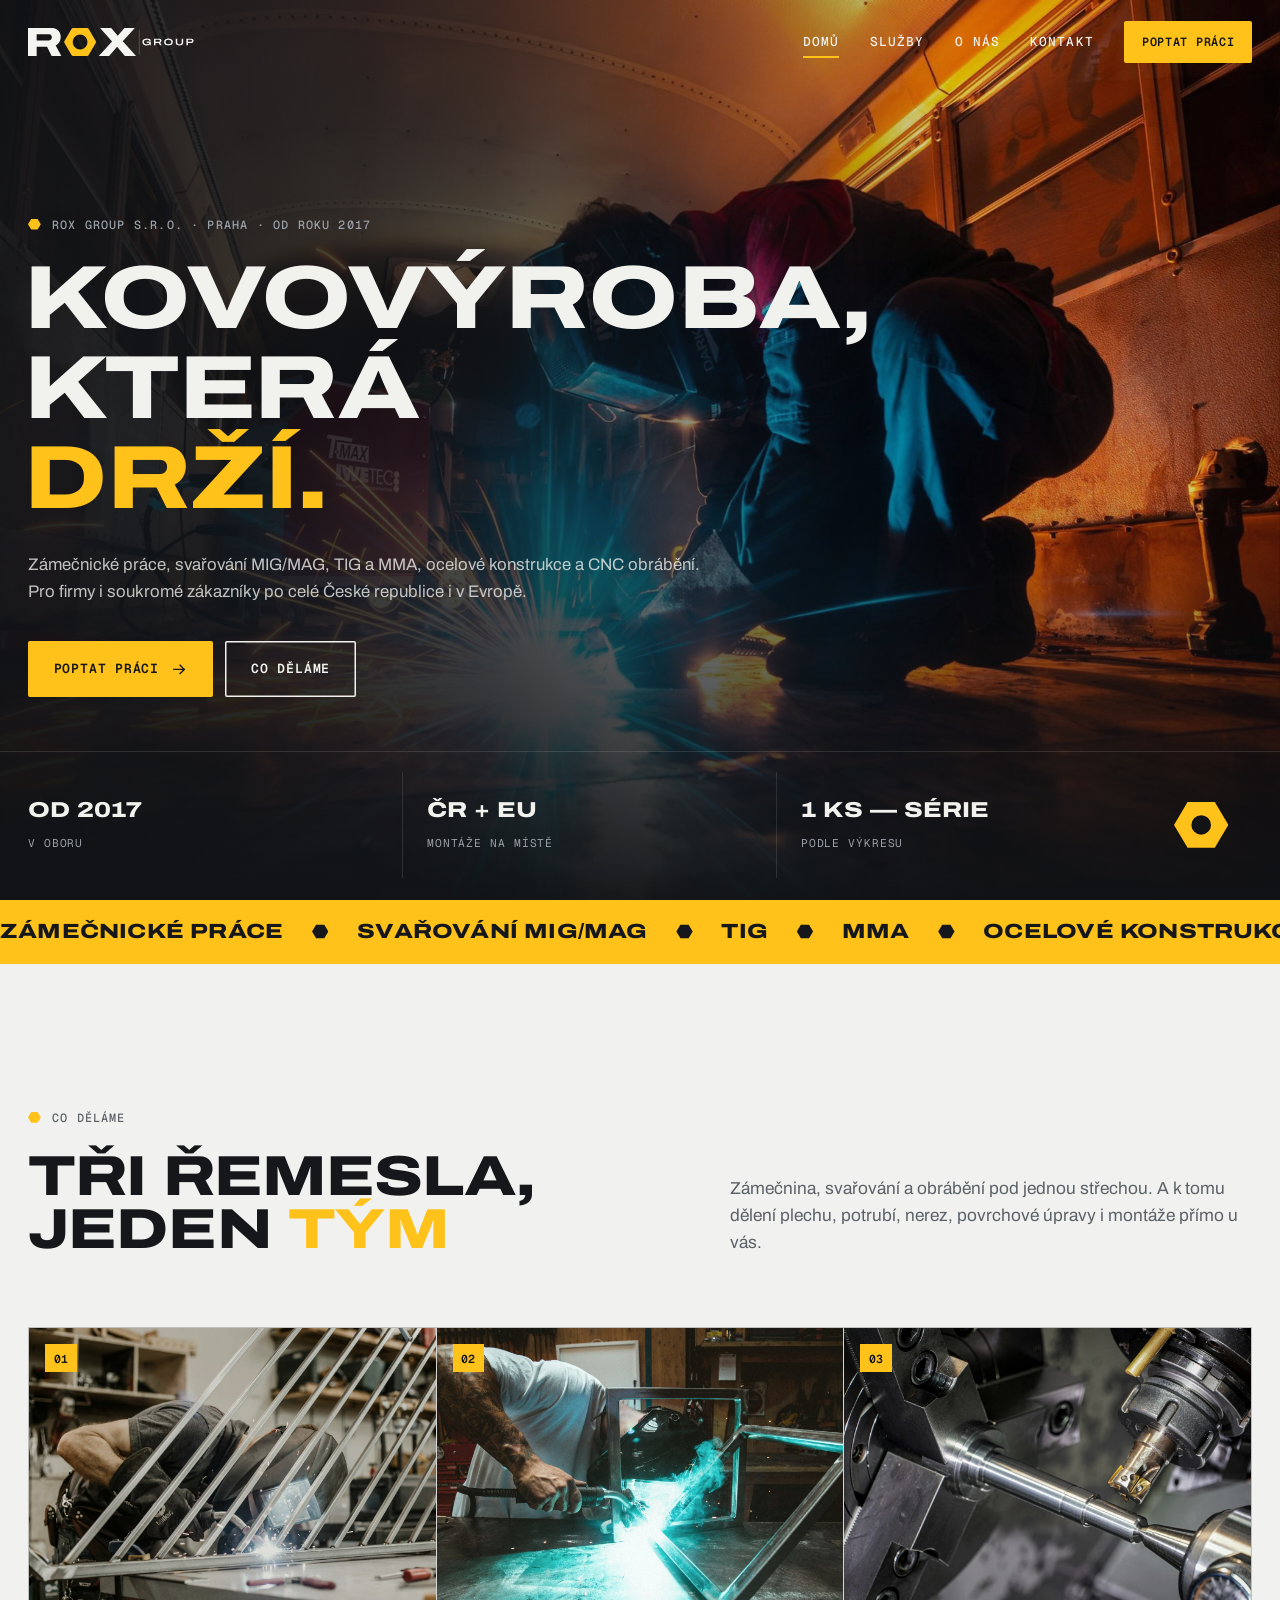
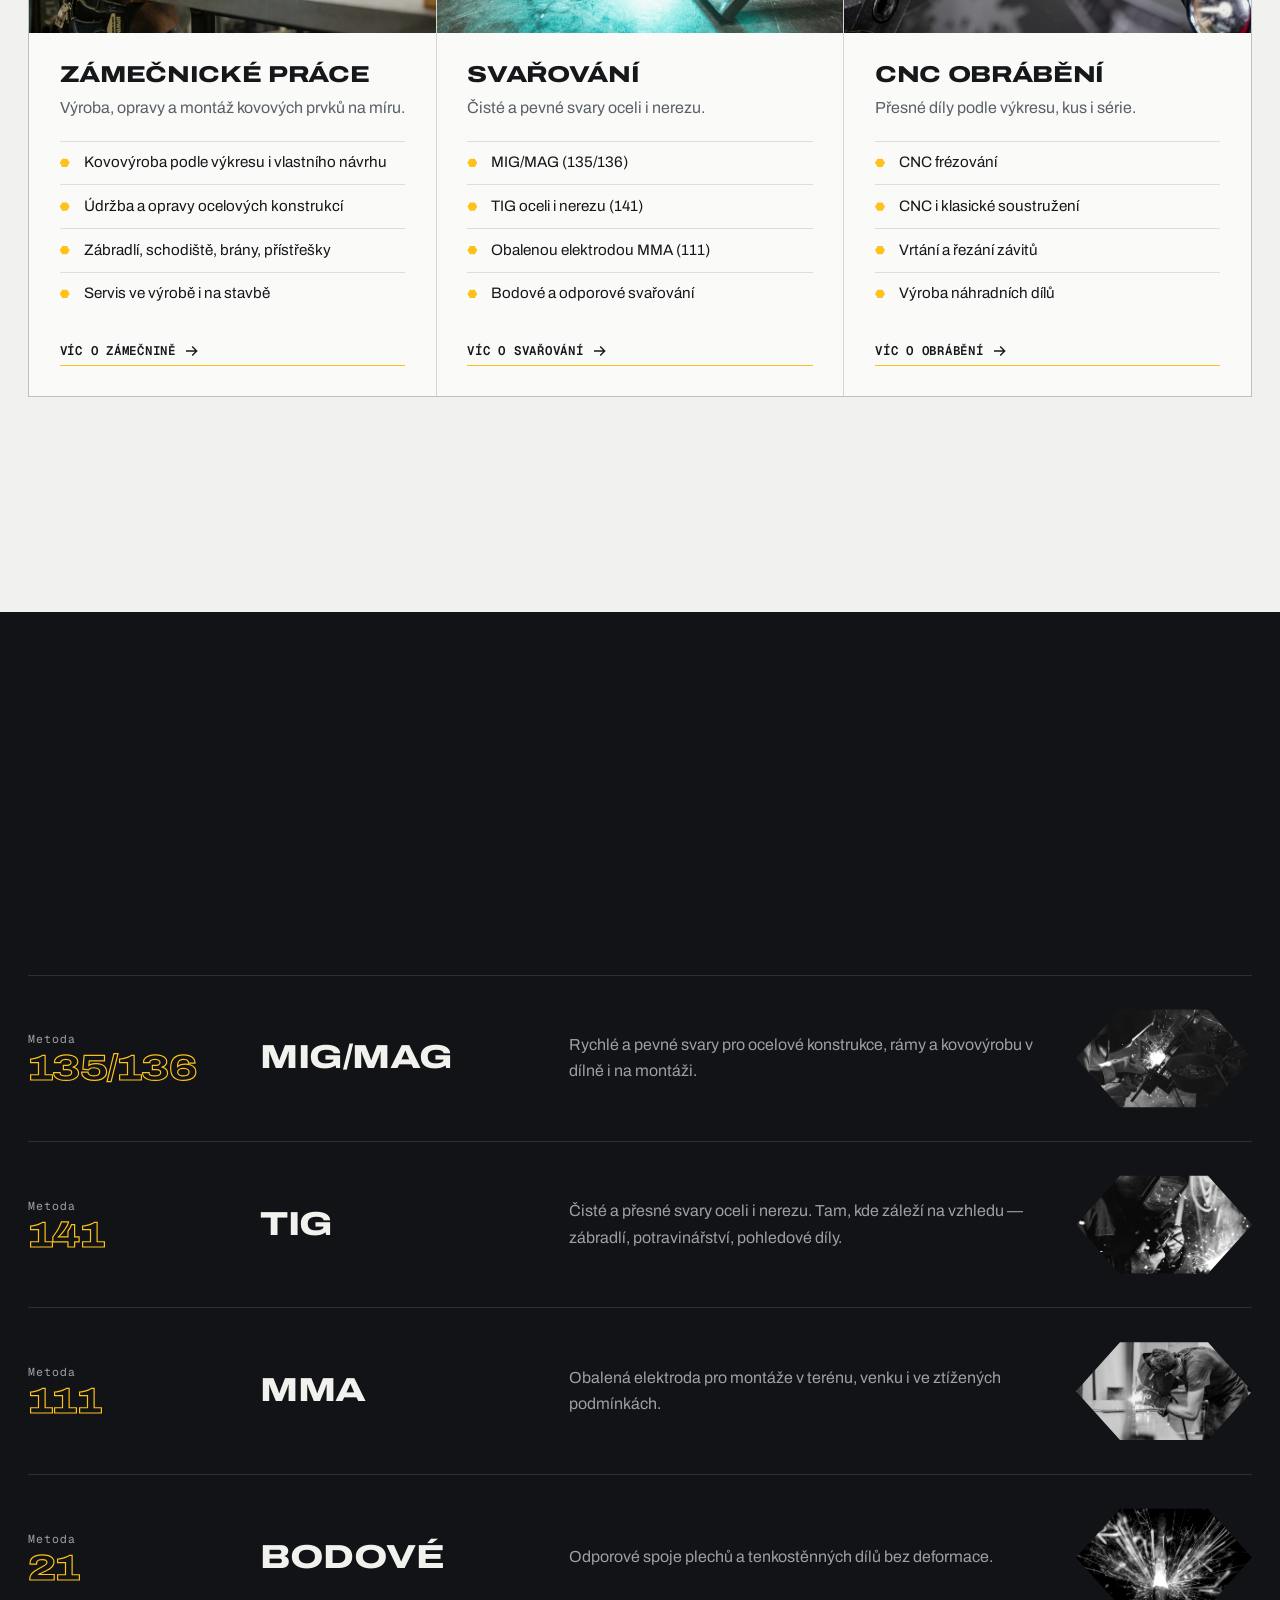
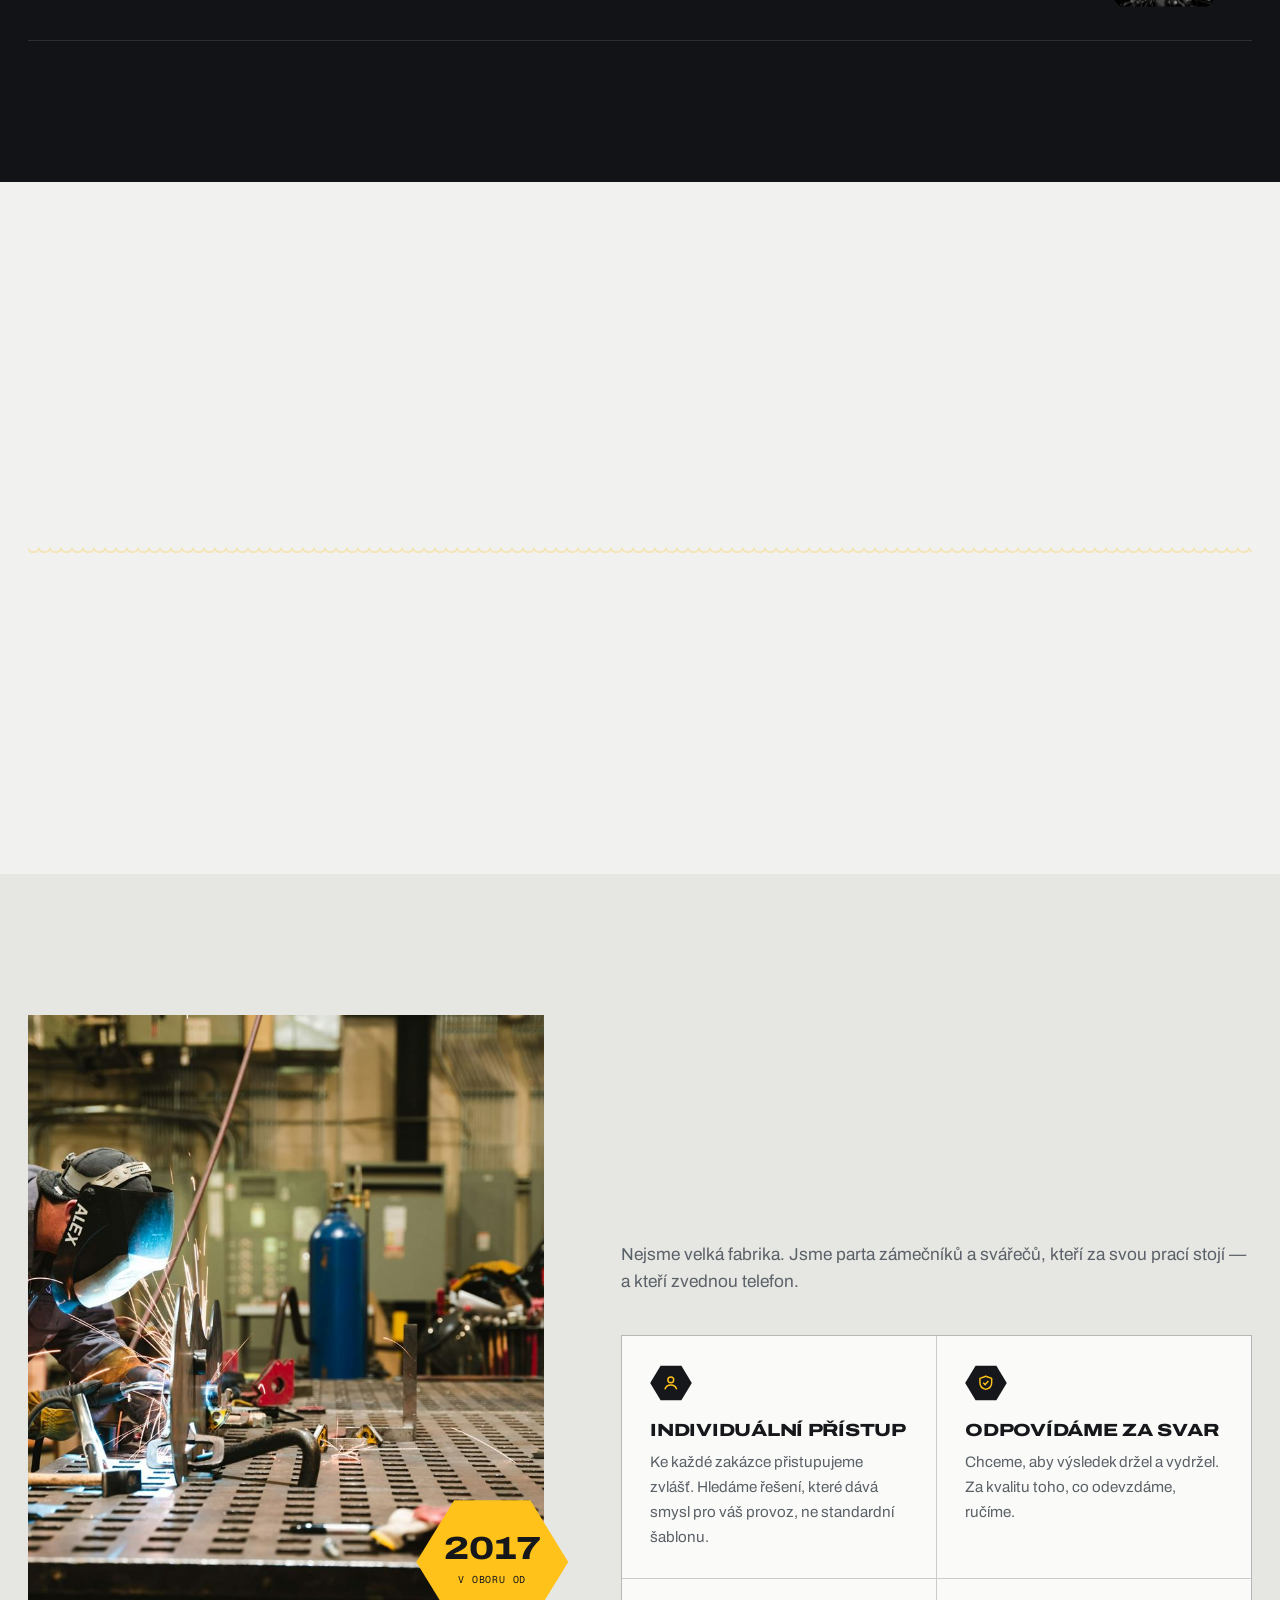
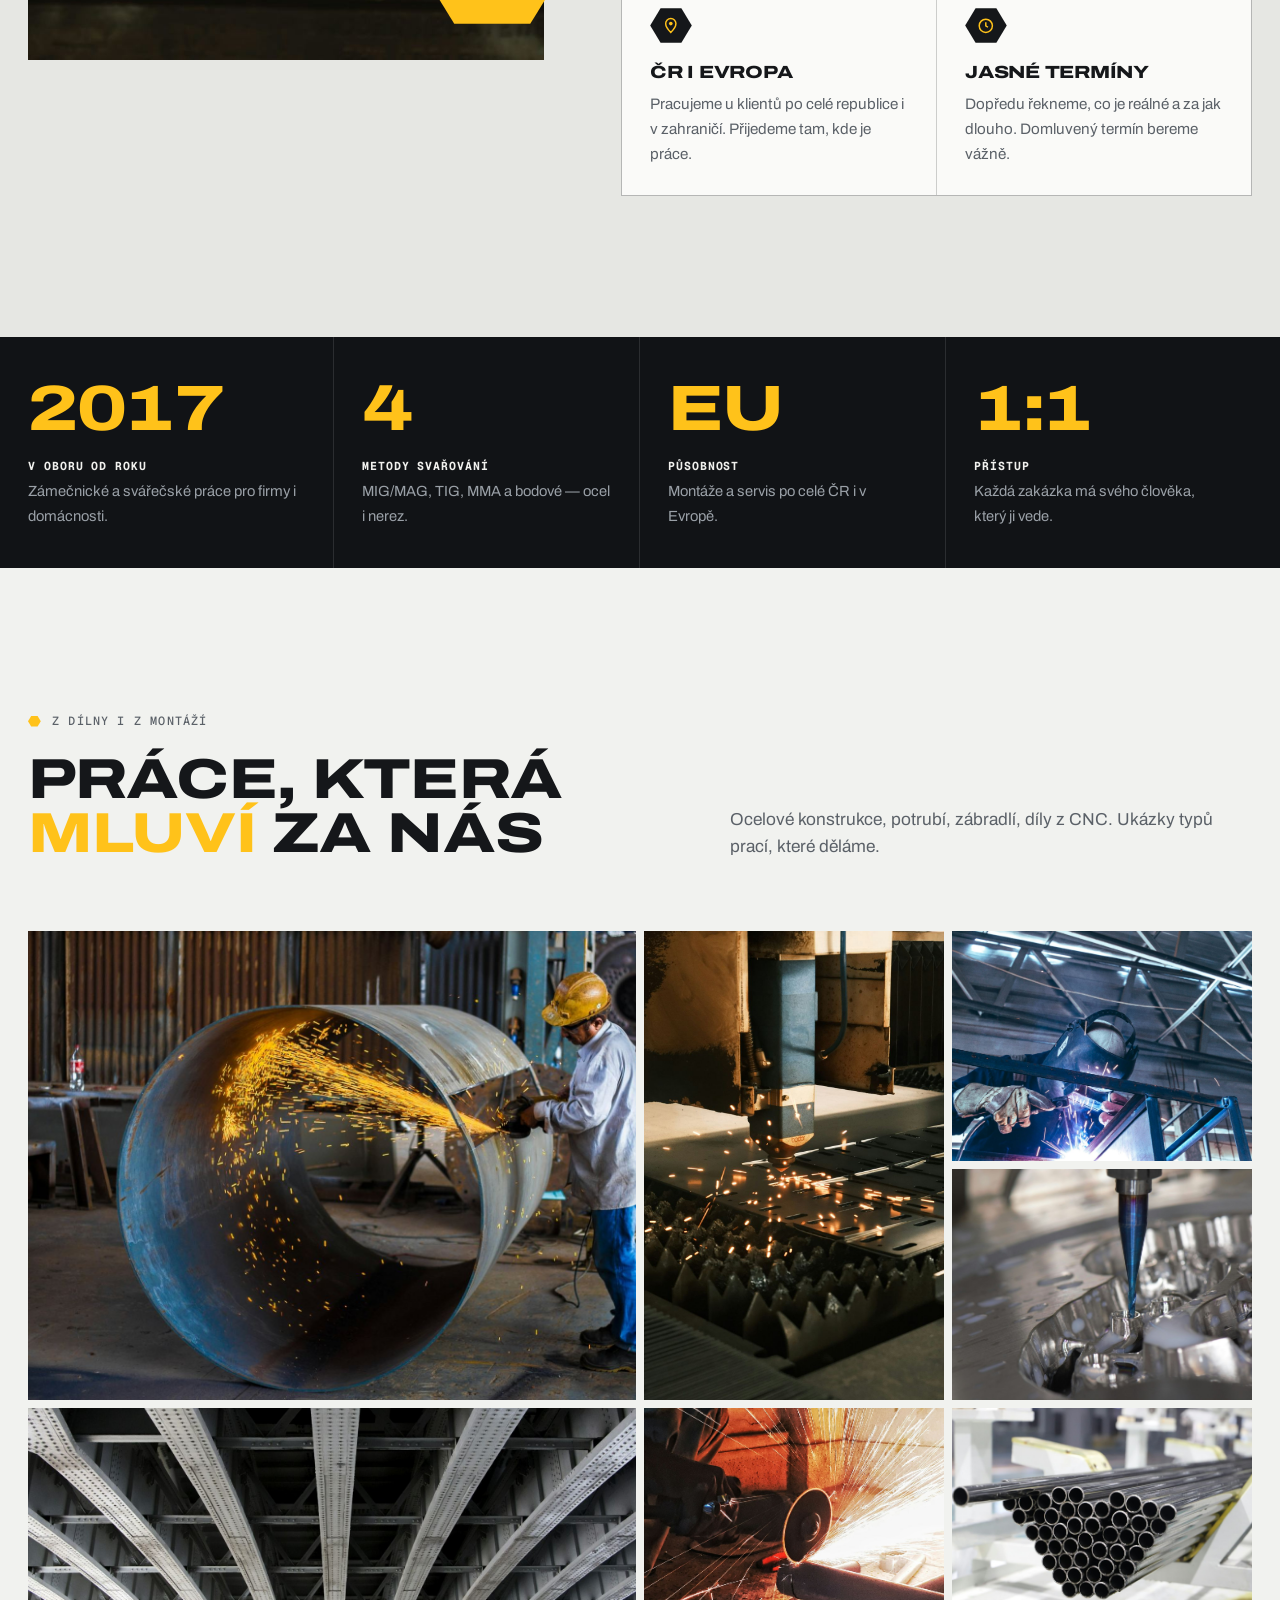
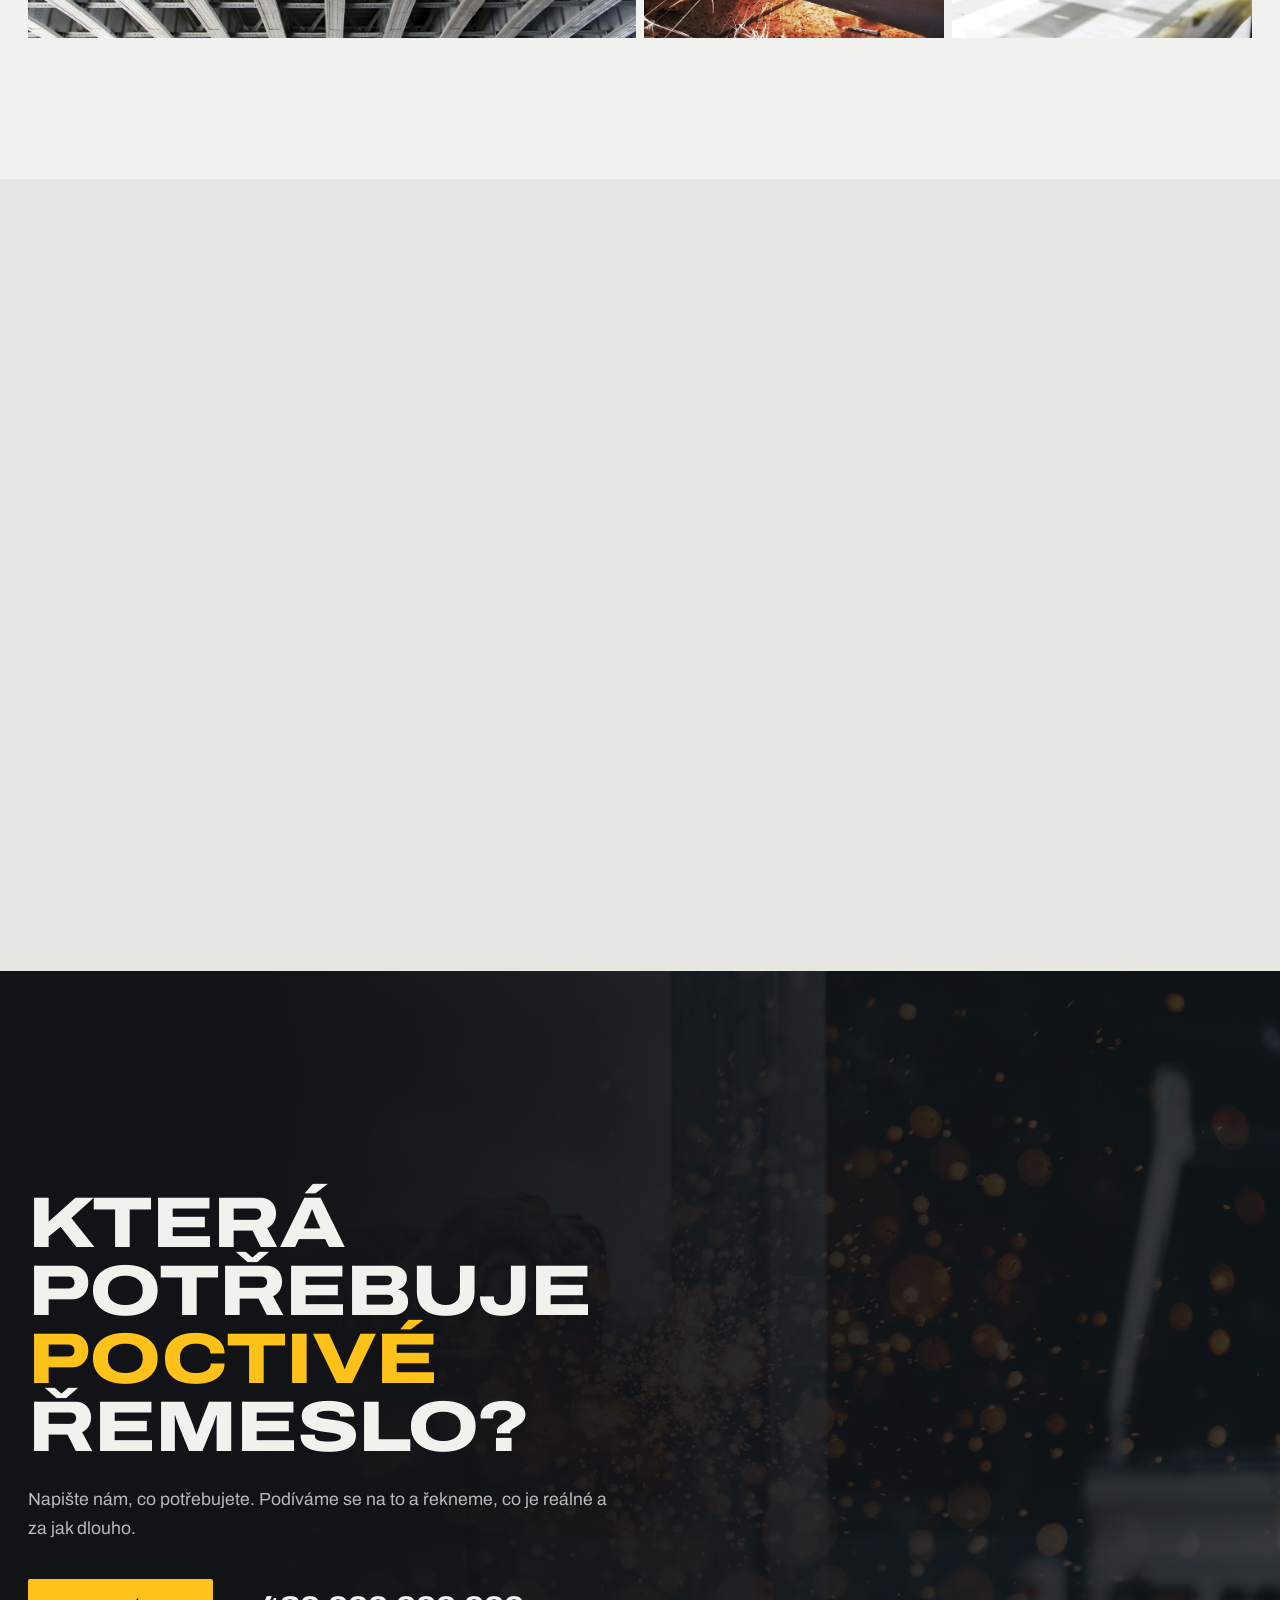
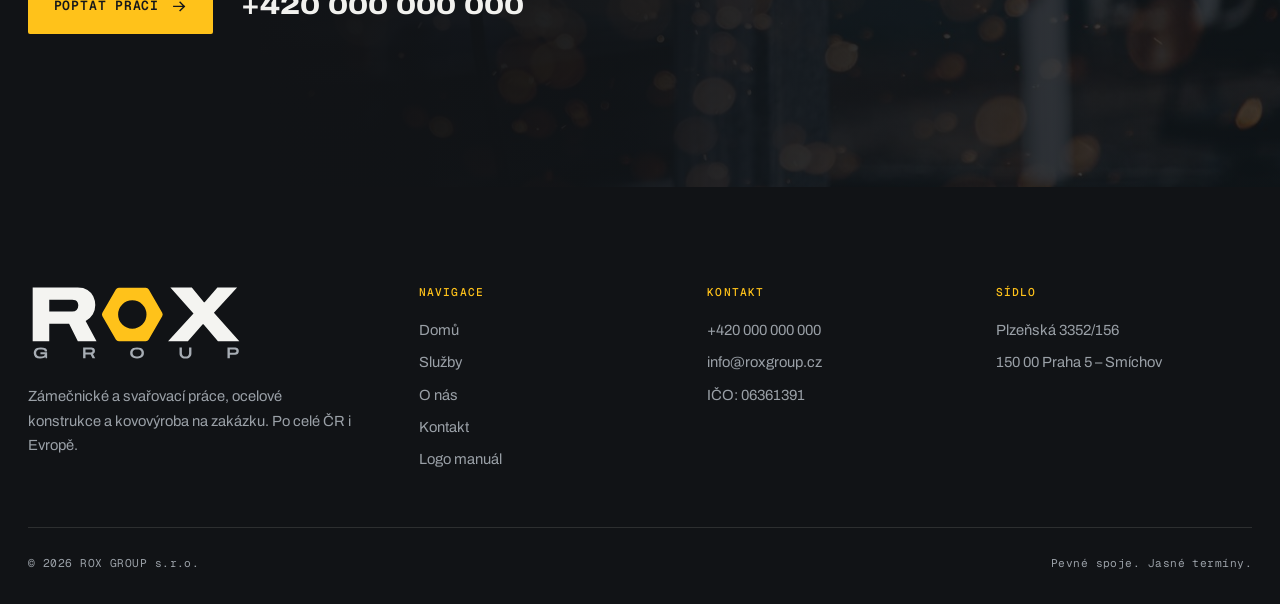
==== index.html @ 38c5ff7e "Návrh webu a loga ROX GROUP s.r.o. Co-Authored-By: Claude Opus 5.5 (1M context) <noreply@anthropic.c" ====
<!DOCTYPE html>
<html lang="cs">
<head>
<meta charset="UTF-8">
<meta name="viewport" content="width=device-width, initial-scale=1, viewport-fit=cover">
<title>ROX GROUP s.r.o. — zámečnické a svařovací práce po celé ČR</title>
<meta name="description" content="Zámečnické práce, svařování MIG/MAG, TIG a MMA, ocelové konstrukce a CNC obrábění. Pro firmy i soukromé zákazníky po celé ČR a Evropě. V oboru od roku 2017.">
<meta name="theme-color" content="#111316">
<meta property="og:title" content="ROX GROUP s.r.o. — zámečnické a svařovací práce po celé ČR">
<meta property="og:description" content="Zámečnické práce, svařování MIG/MAG, TIG a MMA, ocelové konstrukce a CNC obrábění. Pro firmy i soukromé zákazníky po celé ČR a Evropě. V oboru od roku 2017.">
<meta property="og:image" content="assets/img/og.jpg">
<meta property="og:type" content="website">
<link rel="icon" href="assets/favicon.svg?v=dab5a971" type="image/svg+xml">
<link rel="preconnect" href="https://fonts.googleapis.com">
<link rel="preconnect" href="https://fonts.gstatic.com" crossorigin>
<link href="https://fonts.googleapis.com/css2?family=Archivo:wdth,wght@62..125,300..900&family=Geist+Mono:wght@400;500;600&display=swap" rel="stylesheet">
<link rel="stylesheet" href="assets/style.css?v=400bf668">
<script type="application/ld+json">
{"@context":"https://schema.org","@type":"LocalBusiness","name":"ROX GROUP s.r.o.","description":"Zámečnické a svařovací práce, ocelové konstrukce a CNC obrábění po celé ČR a Evropě.","telephone":"+420000000000","email":"info@roxgroup.cz","taxID":"06361391","address":{"@type":"PostalAddress","streetAddress":"Plzeňská 3352/156","addressLocality":"Praha 5 – Smíchov","postalCode":"150 00","addressCountry":"CZ"},"foundingDate":"2017-09-01","areaServed":["CZ","EU"]}
</script>
<script>document.documentElement.classList.add('js')</script>
</head>
<body>

<svg width="0" height="0" style="position:absolute" aria-hidden="true">
  <symbol id="i-arr" viewBox="0 0 24 24"><path d="M4 12h15m-6-6 6 6-6 6" fill="none" stroke="currentColor" stroke-width="2" stroke-linecap="square"/></symbol>
  <symbol id="i-tel" viewBox="0 0 24 24"><path d="M5 4h4l2 5-2.5 1.5a11 11 0 0 0 5 5L15 13l5 2v4a2 2 0 0 1-2 2A16 16 0 0 1 3 6a2 2 0 0 1 2-2" fill="none" stroke="currentColor" stroke-width="1.8" stroke-linejoin="round"/></symbol>
  <symbol id="i-user" viewBox="0 0 24 24"><circle cx="12" cy="8" r="4" fill="none" stroke="currentColor" stroke-width="2"/><path d="M4 21c1-4 4-6 8-6s7 2 8 6" fill="none" stroke="currentColor" stroke-width="2"/></symbol>
  <symbol id="i-shield" viewBox="0 0 24 24"><path d="M12 3 4 6v6c0 5 3.5 8 8 9 4.5-1 8-4 8-9V6z" fill="none" stroke="currentColor" stroke-width="2" stroke-linejoin="round"/><path d="m8.5 12 2.5 2.5 4.5-5" fill="none" stroke="currentColor" stroke-width="2"/></symbol>
  <symbol id="i-pin" viewBox="0 0 24 24"><path d="M12 21s7-6.5 7-12a7 7 0 0 0-14 0c0 5.5 7 12 7 12z" fill="none" stroke="currentColor" stroke-width="2"/><circle cx="12" cy="9" r="2.5" fill="currentColor"/></symbol>
  <symbol id="i-clock" viewBox="0 0 24 24"><circle cx="12" cy="12" r="9" fill="none" stroke="currentColor" stroke-width="2"/><path d="M12 7v5l3 2" fill="none" stroke="currentColor" stroke-width="2"/></symbol>
  <symbol id="i-nut" viewBox="0 0 100 88"><path d="M25 2h50l25 42-25 42H25L0 44z" fill="currentColor"/><circle cx="50" cy="44" r="18" fill="var(--dark)"/></symbol>
</svg>

<header class="nav" id="nav">
  <div class="nav-inner">
    <a href="" class="logo" aria-label="ROX GROUP — úvod">
      <img class="logo-on-dark" src="assets/logo-horizontal-dark.svg?v=046a8493" alt="ROX GROUP" width="232" height="28">
      <img class="logo-on-light" src="assets/logo-horizontal-light.svg?v=046a8493" alt="" width="232" height="28">
    </a>
    <nav class="nav-menu" id="menu" aria-label="Hlavní navigace">
      <a href="" aria-current="page">Domů</a>
      <a href="sluzby/" >Služby</a>
      <a href="o-nas/" >O nás</a>
      <a href="kontakt/" >Kontakt</a>
      <a href="kontakt/#poptavka" class="btn btn-sm">Poptat práci</a>
    </nav>
    <button class="nav-toggle" id="toggle" aria-label="Otevřít menu" aria-expanded="false" aria-controls="menu"><span></span><span></span></button>
  </div>
</header>

<main>

<section class="hero">
  <div class="hero-bg"><img src="assets/img/hero-svareni.jpg" alt="Svářeč při práci, jiskry z oblouku" fetchpriority="high"></div>
  <div class="wrap hero-content">
    <p class="eyebrow eyebrow--light">ROX GROUP s.r.o. · Praha · od roku 2017</p>
    <h1><span class="ln"><span>Kovovýroba,</span></span><span class="ln"><span>která</span></span><span class="ln"><span><mark>drží.</mark></span></span></h1>
    <p class="hero-sub">Zámečnické práce, svařování MIG/MAG, TIG a MMA, ocelové konstrukce a CNC obrábění. Pro firmy i soukromé zákazníky po celé České republice i v Evropě.</p>
    <div class="hero-actions">
      <a href="kontakt/#poptavka" class="btn">Poptat práci <svg><use href="#i-arr"/></svg></a>
      <a href="#sluzby" class="btn btn--ghost">Co děláme</a>
    </div>
  </div>
  <div class="hero-bar">
    <div class="wrap">
      <div><b>Od 2017</b><span>v oboru</span></div>
      <div><b>ČR + EU</b><span>montáže na místě</span></div>
      <div><b>1 ks — série</b><span>podle výkresu</span></div>
      <a href="#sluzby" class="nut" aria-label="Posunout dolů"><svg viewBox="0 0 100 88"><use href="#i-nut"/></svg></a>
    </div>
  </div>
</section>

<div class="ticker" aria-hidden="true">
  <div class="ticker-track">
    <span>Zámečnické práce <i></i> Svařování MIG/MAG <i></i> TIG <i></i> MMA <i></i> Ocelové konstrukce <i></i> CNC obrábění <i></i> Dělení plechu <i></i> Potrubí <i></i> Nerez <i></i> Montáže po celé Evropě <i></i></span>
    <span>Zámečnické práce <i></i> Svařování MIG/MAG <i></i> TIG <i></i> MMA <i></i> Ocelové konstrukce <i></i> CNC obrábění <i></i> Dělení plechu <i></i> Potrubí <i></i> Nerez <i></i> Montáže po celé Evropě <i></i></span>
  </div>
</div>

<section class="sec" id="sluzby">
  <div class="wrap">
    <div class="head">
      <div>
        <p class="eyebrow reveal">Co děláme</p>
        <h2 class="h2 reveal">Tři řemesla,<br>jeden <mark>tým</mark></h2>
      </div>
      <p class="lead reveal">Zámečnina, svařování a obrábění pod jednou střechou. A k tomu dělení plechu, potrubí, nerez, povrchové úpravy i montáže přímo u vás.</p>
    </div>

    <div class="pillars reveal-group">
      <article class="pillar">
        <div class="pillar-img"><img src="assets/img/zamecnictvi-zabradli.jpg" alt="Zámečník svařuje ocelové zábradlí v dílně" loading="lazy"><span class="pillar-n">01</span></div>
        <div class="pillar-body">
          <h3>Zámečnické práce</h3>
          <p>Výroba, opravy a montáž kovových prvků na míru.</p>
          <ul class="ticks"><li>Kovovýroba podle výkresu i vlastního návrhu</li><li>Údržba a opravy ocelových konstrukcí</li><li>Zábradlí, schodiště, brány, přístřešky</li><li>Servis ve výrobě i na stavbě</li></ul>
          <a href="sluzby/#zamecnicke" class="link">Víc o zámečnině <svg><use href="#i-arr"/></svg></a>
        </div>
      </article>
      <article class="pillar">
        <div class="pillar-img"><img src="assets/img/svarovani-tig.jpg" alt="Svařování ocelového rámu, modrozelený oblouk" loading="lazy"><span class="pillar-n">02</span></div>
        <div class="pillar-body">
          <h3>Svařování</h3>
          <p>Čisté a pevné svary oceli i nerezu.</p>
          <ul class="ticks"><li>MIG/MAG (135/136)</li><li>TIG oceli i nerezu (141)</li><li>Obalenou elektrodou MMA (111)</li><li>Bodové a odporové svařování</li></ul>
          <a href="sluzby/#svarovani" class="link">Víc o svařování <svg><use href="#i-arr"/></svg></a>
        </div>
      </article>
      <article class="pillar">
        <div class="pillar-img"><img src="assets/img/cnc-soustruh.jpg" alt="Obrábění hřídele na CNC soustruhu" loading="lazy"><span class="pillar-n">03</span></div>
        <div class="pillar-body">
          <h3>CNC obrábění</h3>
          <p>Přesné díly podle výkresu, kus i série.</p>
          <ul class="ticks"><li>CNC frézování</li><li>CNC i klasické soustružení</li><li>Vrtání a řezání závitů</li><li>Výroba náhradních dílů</li></ul>
          <a href="sluzby/#cnc" class="link">Víc o obrábění <svg><use href="#i-arr"/></svg></a>
        </div>
      </article>
    </div>

    <div class="more reveal">
      <span>A dál:</span>
      <a href="sluzby/#konstrukce">Ocelové konstrukce</a>
      <a href="sluzby/#plech">Dělení a tváření plechu</a>
      <a href="sluzby/#potrubi">Potrubní systémy</a>
      <a href="sluzby/#nerez">Nerezová výroba</a>
      <a href="sluzby/#povrchy">Povrchové úpravy</a>
      <a href="sluzby/#montaze">Montáže a subdodávky</a>
    </div>
  </div>
</section>

<section class="sec dark" id="metody">
  <div class="wrap">
    <div class="head">
      <div>
        <p class="eyebrow reveal">Technický list</p>
        <h2 class="h2 reveal">Metody <mark>svařování</mark></h2>
      </div>
      <p class="lead reveal">Každý materiál a každá zakázka potřebuje něco jiného. Metodu vybíráme podle toho, co má svar vydržet a jak má vypadat.</p>
    </div>
    <div class="spec reveal-group">
      <div class="spec-row"><span class="spec-code">Metoda<b>135/136</b></span><h3>MIG/MAG</h3><p>Rychlé a pevné svary pro ocelové konstrukce, rámy a kovovýrobu v dílně i na montáži.</p><div class="spec-img"><img src="assets/img/mig-mag.jpg" alt="" loading="lazy"></div></div>
      <div class="spec-row"><span class="spec-code">Metoda<b>141</b></span><h3>TIG</h3><p>Čisté a přesné svary oceli i nerezu. Tam, kde záleží na vzhledu — zábradlí, potravinářství, pohledové díly.</p><div class="spec-img"><img src="assets/img/svarec-kukla.jpg" alt="" loading="lazy"></div></div>
      <div class="spec-row"><span class="spec-code">Metoda<b>111</b></span><h3>MMA</h3><p>Obalená elektroda pro montáže v terénu, venku i ve ztížených podmínkách.</p><div class="spec-img"><img src="assets/img/svarec-dilna.jpg" alt="" loading="lazy"></div></div>
      <div class="spec-row"><span class="spec-code">Metoda<b>21</b></span><h3>Bodové</h3><p>Odporové spoje plechů a tenkostěnných dílů bez deformace.</p><div class="spec-img"><img src="assets/img/jiskry.jpg" alt="" loading="lazy"></div></div>
    </div>
  </div>
</section>

<section class="sec">
  <div class="wrap">
    <div class="head head--single">
      <p class="eyebrow reveal">Postup</p>
      <h2 class="h2 reveal">Jak probíhá <mark>zakázka</mark></h2>
    </div>
    <div class="steps">
      <div class="steps-line" aria-hidden="true"><i></i></div>
      <div class="step reveal"><span class="step-n">01 —</span><h3>Poptávka</h3><p>Zavoláte nebo napíšete, co potřebujete. Pošlete výkres, fotku, nebo jen popis. Když je potřeba, přijedeme se podívat na místo.</p></div>
      <div class="step reveal"><span class="step-n">02 —</span><h3>Řešení a cena</h3><p>Navrhneme postup a materiál, řekneme na rovinu, co je reálné, a pošleme jasnou nabídku s cenou a termínem.</p></div>
      <div class="step reveal"><span class="step-n">03 —</span><h3>Výroba a montáž</h3><p>Vyrobíme, namontujeme, zkontrolujeme a předáme. A ozveme se i potom, jestli všechno drží, jak má.</p></div>
    </div>
  </div>
</section>

<section class="sec sec-alt">
  <div class="wrap why">
    <div class="why-media reveal">
      <figure><img src="assets/img/svarovaci-stul.jpg" alt="Svářeč u svařovacího stolu v dílně" loading="lazy"></figure>
      <div class="why-badge"><div><b>2017</b><span>v oboru od</span></div></div>
    </div>
    <div>
      <p class="eyebrow reveal">Proč ROX GROUP</p>
      <h2 class="h2 reveal">Řemeslo, na které se dá <mark>spolehnout</mark></h2>
      <p class="lead reveal">Nejsme velká fabrika. Jsme parta zámečníků a svářečů, kteří za svou prací stojí — a kteří zvednou telefon.</p>
      <div class="reasons reveal-group">
        <div class="reason"><div class="reason-ic"><svg><use href="#i-user"/></svg></div><h3>Individuální přístup</h3><p>Ke každé zakázce přistupujeme zvlášť. Hledáme řešení, které dává smysl pro váš provoz, ne standardní šablonu.</p></div>
        <div class="reason"><div class="reason-ic"><svg><use href="#i-shield"/></svg></div><h3>Odpovídáme za svar</h3><p>Chceme, aby výsledek držel a vydržel. Za kvalitu toho, co odevzdáme, ručíme.</p></div>
        <div class="reason"><div class="reason-ic"><svg><use href="#i-pin"/></svg></div><h3>ČR i Evropa</h3><p>Pracujeme u klientů po celé republice i v zahraničí. Přijedeme tam, kde je práce.</p></div>
        <div class="reason"><div class="reason-ic"><svg><use href="#i-clock"/></svg></div><h3>Jasné termíny</h3><p>Dopředu řekneme, co je reálné a za jak dlouho. Domluvený termín bereme vážně.</p></div>
      </div>
    </div>
  </div>
</section>

<section class="dark">
  <div class="wrap stats reveal-group">
    <div class="stat"><span class="stat-v">2017</span><b>V oboru od roku</b><p>Zámečnické a svářečské práce pro firmy i domácnosti.</p></div>
    <div class="stat"><span class="stat-v">4</span><b>Metody svařování</b><p>MIG/MAG, TIG, MMA a bodové — ocel i nerez.</p></div>
    <div class="stat"><span class="stat-v">EU</span><b>Působnost</b><p>Montáže a servis po celé ČR i v Evropě.</p></div>
    <div class="stat"><span class="stat-v">1:1</span><b>Přístup</b><p>Každá zakázka má svého člověka, který ji vede.</p></div>
  </div>
</section>

<section class="sec">
  <div class="wrap">
    <div class="head">
      <div>
        <p class="eyebrow reveal">Z dílny i z montáží</p>
        <h2 class="h2 reveal">Práce, která <mark>mluví</mark> za nás</h2>
      </div>
      <p class="lead reveal">Ocelové konstrukce, potrubí, zábradlí, díly z CNC. Ukázky typů prací, které děláme.</p>
    </div>
    <div class="gallery">
      <figure class="g big"><img src="assets/img/brouseni-roura.jpg" alt="Broušení velkého ocelového potrubí" loading="lazy"><figcaption>Potrubní díly</figcaption></figure>
      <figure class="g tall"><img src="assets/img/deleni-plechu.jpg" alt="Pálení plechu, jiskry" loading="lazy"><figcaption>Dělení plechu</figcaption></figure>
      <figure class="g"><img src="assets/img/montaz-ram.jpg" alt="Svařování ocelového rámu nad hlavou" loading="lazy"><figcaption>Montáž rámu</figcaption></figure>
      <figure class="g"><img src="assets/img/cnc-frezovani.jpg" alt="Frézování dílu na CNC" loading="lazy"><figcaption>CNC frézování</figcaption></figure>
      <figure class="g wide"><img src="assets/img/nosniky.jpg" alt="Ocelové nosníky zastřešení" loading="lazy"><figcaption>Ocelové konstrukce</figcaption></figure>
      <figure class="g"><img src="assets/img/rezani-trubky.jpg" alt="Řezání ocelové trubky úhlovou bruskou" loading="lazy"><figcaption>Dělení materiálu</figcaption></figure>
      <figure class="g"><img src="assets/img/nerez-trubky.jpg" alt="Svazek nerezových trubek" loading="lazy"><figcaption>Nerez</figcaption></figure>
    </div>
  </div>
</section>

<section class="sec sec-alt">
  <div class="wrap faq">
    <div>
      <p class="eyebrow reveal">Časté dotazy</p>
      <h2 class="h2 reveal">Než se <mark>zeptáte</mark></h2>
      <p class="lead reveal">Nenašli jste odpověď? Zavolejte nebo napište, odpovíme.</p>
      <p class="reveal" style="margin-top:1.8rem"><a href="kontakt/#poptavka" class="link">Napsat dotaz <svg><use href="#i-arr"/></svg></a></p>
    </div>
    <div class="faq-list reveal">
      <details open><summary>Kde všude pracujete?<i></i></summary><div class="ans">Po celé České republice a v Evropě. Menší zakázky řešíme v dílně, větší montáže přímo na místě u zákazníka — v provozu, na stavbě i v zahraničí.</div></details>
      <details><summary>Děláte i menší zakázky pro soukromníky?<i></i></summary><div class="ans">Ano. Zábradlí, brána, přístřešek, oprava nebo jeden díl podle výkresu — i malá práce si zaslouží být udělaná pořádně.</div></details>
      <details><summary>Jaké metody svařování nabízíte?<i></i></summary><div class="ans">MIG/MAG (135/136), TIG (141), obalenou elektrodou MMA (111) a bodové odporové svařování. Svařujeme ocel i nerez.</div></details>
      <details><summary>Zvládnete i obrábění a dělení materiálu?<i></i></summary><div class="ans">Ano — CNC frézování a soustružení, vrtání a závity, a také dělení a ohýbání plechu. Díly tak dostanete z jednoho místa.</div></details>
      <details><summary>Jak rychle pošlete nabídku?<i></i></summary><div class="ans">U běžných zakázek obvykle do několika pracovních dnů. Když potřebujeme vidět místo, domluvíme se na prohlídce co nejdřív.</div></details>
      <details><summary>Vyrobíte díl podle mé dokumentace?<i></i></summary><div class="ans">Ano. Vyrábíme podle dodaného výkresu i podle návrhu, který s vámi doladíme. Jeden kus i menší série.</div></details>
    </div>
  </div>
</section>

<section class="cta">
  <div class="cta-bg"><img src="assets/img/jiskry-ruce.jpg" alt="" loading="lazy"></div>
  <div class="wrap">
    <p class="eyebrow eyebrow--light reveal">Máte práci?</p>
    <h2 class="reveal">Která potřebuje <mark>poctivé</mark> řemeslo?</h2>
    <p class="reveal">Napište nám, co potřebujete. Podíváme se na to a řekneme, co je reálné a za jak dlouho.</p>
    <div class="cta-actions reveal">
      <a href="kontakt/#poptavka" class="btn">Poptat práci <svg><use href="#i-arr"/></svg></a>
      <a href="tel:+420000000000" class="cta-phone">+420 000 000 000</a>
    </div>
  </div>
</section>

</main>

<footer class="footer">
  <div class="wrap">
    <div class="footer-top">
      <div>
        <a href="" class="footer-logo"><img src="assets/logo-dark.svg?v=046a8493" alt="ROX GROUP" width="200" height="80"></a>
        <p>Zámečnické a svařovací práce, ocelové konstrukce a kovovýroba na zakázku. Po celé ČR i Evropě.</p>
      </div>
      <div>
        <h4>Navigace</h4>
        <ul><li><a href="">Domů</a></li><li><a href="sluzby/">Služby</a></li><li><a href="o-nas/">O nás</a></li><li><a href="kontakt/">Kontakt</a></li><li><a href="logo/">Logo manuál</a></li></ul>
      </div>
      <div>
        <h4>Kontakt</h4>
        <ul><li><a href="tel:+420000000000">+420 000 000 000</a></li><li><a href="mailto:info@roxgroup.cz">info@roxgroup.cz</a></li><li>IČO: 06361391</li></ul>
      </div>
      <div>
        <h4>Sídlo</h4>
        <ul><li>Plzeňská 3352/156</li><li>150 00 Praha 5 – Smíchov</li></ul>
      </div>
    </div>
    <div class="footer-bottom"><span>© 2026 ROX GROUP s.r.o.</span><span>Pevné spoje. Jasné termíny.</span></div>
  </div>
</footer>

<script src="assets/main.js?v=4baa824f" defer></script>
</body>
</html>
---- assets/style.css ----
/* ═══════════════════════════════════════════════════════════
   ROX GROUP s.r.o. — zámečnické a svařovací práce
   ═══════════════════════════════════════════════════════════ */

*, *::before, *::after { margin: 0; padding: 0; box-sizing: border-box; }

:root {
  --bg: #F1F2EF;
  --bg-alt: #E6E7E3;
  --paper: #FAFAF8;
  --ink: #15171A;
  --muted: #5B6168;
  --line: rgba(21, 23, 26, 0.12);
  --yellow: #FFC21A;
  --yellow-d: #E9AA00;
  --dark: #111316;
  --dark-2: #1A1D21;
  --dark-3: #23272C;
  --dark-text: #F1F1EE;
  --dark-muted: #9AA0A7;
  --dark-line: rgba(241, 241, 238, 0.12);

  --f: 'Archivo', 'Helvetica Neue', Arial, sans-serif;
  --f-mono: 'Geist Mono', ui-monospace, 'SF Mono', Menlo, monospace;

  --h1: clamp(2.9rem, 7vw, 7.2rem);
  --h2: clamp(2.1rem, 4.4vw, 4.2rem);
  --h3: clamp(1.25rem, 1.8vw, 1.6rem);

  --section: clamp(5.5rem, 11vw, 9.5rem);
  --wrap: min(1320px, 100% - 3.5rem);
  --ease: cubic-bezier(0.16, 1, 0.3, 1);
  --hex: polygon(25% 3%, 75% 3%, 100% 50%, 75% 97%, 25% 97%, 0 50%);
  --bead: radial-gradient(circle at 50% 0, transparent 5px, var(--yellow) 5.5px 7px, transparent 7.5px) 0 0 / 11px 9px repeat-x;

  interpolate-size: allow-keywords;
}

html { scroll-behavior: smooth; scroll-padding-top: 5.5rem; -webkit-text-size-adjust: 100%; }
body {
  font-family: var(--f);
  font-size: clamp(1rem, 1.05vw, 1.075rem);
  line-height: 1.65;
  color: var(--ink);
  background: var(--bg);
  -webkit-font-smoothing: antialiased;
  overflow-x: clip;
}
img { display: block; max-width: 100%; }
a { color: inherit; text-decoration: none; }
button, input, textarea, select { font: inherit; color: inherit; }
button { background: none; border: 0; cursor: pointer; }
ol, ul { list-style: none; }
::selection { background: var(--yellow); color: var(--ink); }
:focus-visible { outline: 2px solid var(--yellow-d); outline-offset: 3px; }

h1, h2, h3, .disp {
  font-family: var(--f);
  font-stretch: 125%;
  font-variation-settings: 'wdth' 125;
  font-weight: 800;
  text-transform: uppercase;
  letter-spacing: -0.015em;
  line-height: 0.95;
  text-wrap: balance;
}
h1 mark, h2 mark { background: none; color: var(--yellow); }
.light h2 mark, .on-light mark { color: var(--ink); background: linear-gradient(transparent 62%, var(--yellow) 62% 90%, transparent 90%); }

.wrap { width: var(--wrap); margin-inline: auto; }

.eyebrow {
  display: inline-flex; align-items: center; gap: 0.7rem;
  font-family: var(--f-mono); font-size: 0.74rem; font-weight: 500;
  letter-spacing: 0.1em; text-transform: uppercase;
  color: var(--muted);
  margin-bottom: 1.4rem;
}
.eyebrow::before { content: ''; width: 0.8rem; height: 0.7rem; background: var(--yellow); clip-path: var(--hex); }
.dark .eyebrow, .eyebrow--light { color: var(--dark-muted); }

.h2 { font-size: var(--h2); margin-bottom: 1.4rem; }
.lead { font-size: clamp(1.08rem, 1.3vw, 1.25rem); line-height: 1.55; color: var(--muted); max-width: 38em; }
.dark .lead { color: var(--dark-muted); }

/* svarová housenka */
.bead { height: 9px; background: var(--bead); }

/* tlačítka */
.btn {
  position: relative;
  display: inline-flex; align-items: center; gap: 0.75rem;
  padding: 1.05rem 1.6rem;
  font-family: var(--f-mono); font-size: 0.82rem; font-weight: 600; letter-spacing: 0.06em; text-transform: uppercase;
  background: var(--yellow); color: var(--ink);
  border-radius: 2px;
  transition: background 0.3s, transform 0.5s var(--ease), box-shadow 0.4s;
  overflow: hidden; isolation: isolate;
}
.btn::after { content: ''; position: absolute; inset: 0; z-index: -1; background: var(--ink); transform: translateY(101%); transition: transform 0.5s var(--ease); }
.btn:hover { color: var(--yellow); }
.btn:hover::after { transform: none; }
.btn svg { width: 1.05rem; height: 1.05rem; transition: transform 0.5s var(--ease); }
.btn:hover svg { transform: translateX(3px); }
.btn--ghost { background: transparent; color: currentColor; box-shadow: inset 0 0 0 1.5px currentColor; }
.btn--ghost::after { background: var(--yellow); }
.btn--ghost:hover { color: var(--ink); box-shadow: inset 0 0 0 1.5px var(--yellow); }
.btn--dark { background: var(--ink); color: var(--dark-text); }
.btn--dark::after { background: var(--yellow); }
.btn--dark:hover { color: var(--ink); }
.btn-sm { padding: 0.72rem 1.1rem; font-size: 0.74rem; }

.link {
  display: inline-flex; align-items: center; gap: 0.5rem;
  font-family: var(--f-mono); font-size: 0.78rem; font-weight: 600; letter-spacing: 0.06em; text-transform: uppercase;
  padding-bottom: 3px; border-bottom: 1.5px solid var(--yellow);
  transition: gap 0.4s var(--ease);
}
.link svg { width: 1rem; height: 1rem; }
.link:hover { gap: 0.85rem; }

/* ═══ NAV ═══ */
.nav { position: fixed; inset: 0 0 auto; z-index: 100; color: var(--dark-text); transition: background-color 0.35s, color 0.35s, box-shadow 0.35s; }
.nav-inner { width: var(--wrap); margin-inline: auto; height: 5.25rem; display: flex; align-items: center; justify-content: space-between; gap: 2rem; transition: height 0.4s var(--ease); }
.nav.scrolled { background: color-mix(in srgb, var(--bg) 96%, transparent); color: var(--ink); box-shadow: 0 1px 0 var(--line); }
.nav.scrolled .nav-inner { height: 4.25rem; }
.logo { position: relative; display: block; height: 1.75rem; z-index: 102; }
.logo img { height: 100%; width: auto; transition: opacity 0.3s; }
.logo .logo-on-light { position: absolute; inset: 0; opacity: 0; }
.nav.scrolled .logo .logo-on-light { opacity: 1; }
.nav.scrolled .logo .logo-on-dark { opacity: 0; }
.nav-menu { display: flex; align-items: center; gap: clamp(1.2rem, 2.4vw, 2.4rem); }
.nav-menu a:not(.btn) { font-family: var(--f-mono); font-size: 0.8rem; font-weight: 500; letter-spacing: 0.08em; text-transform: uppercase; position: relative; padding: 0.35rem 0; }
.nav-menu a:not(.btn)::after { content: ''; position: absolute; left: 0; right: 0; bottom: 0; height: 2px; background: var(--yellow); transform: scaleX(0); transform-origin: left; transition: transform 0.45s var(--ease); }
.nav-menu a:not(.btn):hover::after, .nav-menu a[aria-current="page"]::after { transform: scaleX(1); }
.nav-toggle { display: none; width: 44px; height: 44px; position: relative; z-index: 102; }
.nav-toggle span { position: absolute; left: 10px; right: 10px; height: 2px; background: currentColor; transition: transform 0.45s var(--ease), top 0.45s var(--ease); }
.nav-toggle span:first-child { top: 17px; }
.nav-toggle span:last-child { top: 26px; }
.nav-toggle[aria-expanded="true"] span { top: 21.5px; }
.nav-toggle[aria-expanded="true"] span:first-child { transform: rotate(45deg); }
.nav-toggle[aria-expanded="true"] span:last-child { transform: rotate(-45deg); }

/* ═══ HERO (domů) ═══ */
.hero {
  position: relative; min-height: 100svh;
  display: flex; flex-direction: column; justify-content: flex-end;
  color: var(--dark-text); background: var(--dark);
  overflow: clip; isolation: isolate;
}
.hero-bg { position: absolute; inset: 0; z-index: -2; }
.hero-bg img { width: 100%; height: 100%; object-fit: cover; object-position: 62% 50%; transform: scale(1.08); }
.js .hero-bg img { animation: heroIn 2.4s var(--ease) forwards; }
@keyframes heroIn { to { transform: scale(1); } }
@supports (animation-timeline: scroll()) {
  .hero-bg { animation: heroPar linear both; animation-timeline: scroll(root); animation-range: 0 100vh; }
  @keyframes heroPar { to { transform: translateY(18%); } }
}
.hero::before {
  content: ''; position: absolute; inset: 0; z-index: -1;
  background:
    linear-gradient(90deg, rgba(17,19,22,0.92) 0%, rgba(17,19,22,0.72) 38%, rgba(17,19,22,0.15) 75%),
    linear-gradient(0deg, rgba(17,19,22,0.95) 0%, transparent 45%);
}
.hero-content { padding: clamp(8rem, 18vh, 11rem) 0 clamp(2.5rem, 6vh, 4rem); }
.hero h1 { font-size: var(--h1); max-width: 13ch; margin: 0 0 1.6rem -0.04em; }
.hero h1 .ln { display: block; overflow: hidden; padding: 0.14em 0.1em 0.05em 0; margin: -0.14em 0 0; }
.hero h1 .ln > span { display: inline-block; }
.js .hero h1 .ln > span { transform: translateY(105%); animation: lineUp 1.1s var(--ease) forwards; }
.js .hero h1 .ln:nth-child(2) > span { animation-delay: 0.08s; }
.js .hero h1 .ln:nth-child(3) > span { animation-delay: 0.16s; }
@keyframes lineUp { to { transform: none; } }
.hero-sub { max-width: 40em; font-size: clamp(1.05rem, 1.3vw, 1.22rem); color: rgba(241,241,238,0.78); margin-bottom: 2.2rem; }
.hero-actions { display: flex; gap: 0.75rem; flex-wrap: wrap; }
.js .hero .eyebrow, .js .hero-sub, .js .hero-actions, .js .hero-bar { opacity: 0; transform: translateY(16px); animation: up 1s var(--ease) forwards; }
.js .hero-sub { animation-delay: 0.4s; }
.js .hero-actions { animation-delay: 0.5s; }
.js .hero-bar { animation-delay: 0.7s; }
@keyframes up { to { opacity: 1; transform: none; } }
.hero-bar { border-top: 1px solid var(--dark-line); }
.hero-bar .wrap { display: grid; grid-template-columns: repeat(3, minmax(0, 1fr)) auto; }
.hero-bar div { padding: 1.3rem 1.5rem 1.4rem 0; }
.hero-bar div + div { padding-left: 1.5rem; border-left: 1px solid var(--dark-line); }
.hero-bar b { display: block; font-stretch: 125%; font-variation-settings: 'wdth' 125; font-weight: 800; font-size: 1.35rem; text-transform: uppercase; }
.hero-bar span { font-family: var(--f-mono); font-size: 0.7rem; letter-spacing: 0.08em; text-transform: uppercase; color: var(--dark-muted); }
.nut {
  align-self: center; justify-self: end;
  width: 3.4rem; height: 3rem; margin-left: 1.5rem;
  color: var(--yellow);
}
@supports (animation-timeline: scroll()) {
  .nut svg { animation: tighten linear both; animation-timeline: scroll(root); animation-range: 0 100vh; }
  @keyframes tighten { to { transform: rotate(240deg); } }
}

/* ═══ PAGE HERO (podstránky) ═══ */
.page-hero { position: relative; background: var(--dark); color: var(--dark-text); padding: clamp(9rem, 20vh, 12rem) 0 clamp(3.5rem, 7vw, 5.5rem); overflow: clip; isolation: isolate; }
.page-hero-bg { position: absolute; inset: 0; z-index: -2; opacity: 0.4; }
.page-hero-bg img { width: 100%; height: 100%; object-fit: cover; }
.page-hero::before { content: ''; position: absolute; inset: 0; z-index: -1; background: linear-gradient(90deg, var(--dark) 15%, rgba(17,19,22,0.55)); }
.page-hero h1 { font-size: clamp(2.6rem, 6.4vw, 6.4rem); max-width: 14ch; margin-bottom: 1.4rem; }
.page-hero .lead { color: rgba(241,241,238,0.75); }
.crumbs { font-family: var(--f-mono); font-size: 0.72rem; letter-spacing: 0.08em; text-transform: uppercase; color: var(--dark-muted); margin-bottom: 1.4rem; }
.crumbs a:hover { color: var(--yellow); }

/* ═══ TICKER ═══ */
.ticker { background: var(--yellow); color: var(--ink); overflow: hidden; white-space: nowrap; padding: 0.95rem 0; }
.ticker-track { display: flex; width: max-content; animation: tick 45s linear infinite; }
.ticker span { font-stretch: 125%; font-variation-settings: 'wdth' 125; font-weight: 800; font-size: clamp(1rem, 1.6vw, 1.35rem); text-transform: uppercase; letter-spacing: 0.01em; }
.ticker i { display: inline-block; width: 0.8em; height: 0.7em; margin: 0 1.1em; background: var(--ink); clip-path: var(--hex); vertical-align: -0.02em; }
@keyframes tick { to { transform: translateX(-50%); } }

/* ═══ SEKCE ═══ */
.sec { padding: var(--section) 0; }
.sec-alt { background: var(--bg-alt); }
.dark { background: var(--dark); color: var(--dark-text); }
.head { display: grid; grid-template-columns: minmax(0, 1.1fr) minmax(0, 0.9fr); gap: 1.5rem 4rem; align-items: end; margin-bottom: clamp(3rem, 5.5vw, 4.5rem); }
.head .h2 { margin: 0; }
.head--single { grid-template-columns: 1fr; max-width: 900px; }
.head--single .h2 { margin-bottom: 1.2rem; }

/* 3 hlavní služby */
.pillars { display: grid; grid-template-columns: repeat(3, minmax(0, 1fr)); gap: 1px; background: var(--line); border: 1px solid var(--line); }
.pillar { background: var(--paper); display: flex; flex-direction: column; position: relative; }
.pillar-img { aspect-ratio: 4 / 3; overflow: hidden; position: relative; }
.pillar-img img { width: 100%; height: 100%; object-fit: cover; filter: grayscale(0.25) contrast(1.05); transition: transform 1.2s var(--ease), filter 0.6s; }
.pillar:hover .pillar-img img { transform: scale(1.05); filter: none; }
.pillar-n { position: absolute; left: 1rem; top: 1rem; font-family: var(--f-mono); font-size: 0.72rem; font-weight: 600; background: var(--yellow); color: var(--ink); padding: 0.3rem 0.55rem; }
.pillar-body { padding: clamp(1.5rem, 2.4vw, 2.2rem); display: flex; flex-direction: column; flex: 1; }
.pillar h3 { font-size: var(--h3); margin-bottom: 0.6rem; }
.pillar-body > p { color: var(--muted); margin-bottom: 1.2rem; }
.ticks { margin-bottom: 1.6rem; flex: 1; }
.ticks li { position: relative; padding: 0.55rem 0 0.55rem 1.5rem; border-top: 1px solid var(--line); font-size: 0.95rem; }
.ticks li::before { content: ''; position: absolute; left: 0; top: 1.05rem; width: 0.62rem; height: 0.55rem; background: var(--yellow); clip-path: var(--hex); }
.more { display: flex; flex-wrap: wrap; gap: 0.5rem; margin-top: 2rem; align-items: center; }
.more span { font-family: var(--f-mono); font-size: 0.72rem; letter-spacing: 0.06em; text-transform: uppercase; color: var(--muted); margin-right: 0.5rem; }
.more a { font-size: 0.9rem; font-weight: 500; padding: 0.5rem 0.9rem; border: 1px solid var(--line); background: var(--paper); transition: background 0.3s, border-color 0.3s; }
.more a:hover { background: var(--yellow); border-color: var(--yellow); }

/* metody svařování — technický list */
.spec { border-top: 1px solid var(--dark-line); }
.spec-row {
  display: grid; grid-template-columns: 12.5rem minmax(0, 0.7fr) minmax(0, 1.2fr) 11rem; gap: 2rem; align-items: center;
  padding: clamp(1.4rem, 2.4vw, 2.1rem) 0; border-bottom: 1px solid var(--dark-line);
  position: relative;
}
.spec-code { font-family: var(--f-mono); font-size: 0.72rem; letter-spacing: 0.08em; color: var(--dark-muted); }
.spec-code b { display: block; font-family: var(--f); font-stretch: 125%; font-variation-settings: 'wdth' 125; font-weight: 800; font-size: clamp(1.8rem, 2.8vw, 2.6rem); line-height: 1; color: transparent; -webkit-text-stroke: 1.2px var(--yellow); letter-spacing: -0.02em; margin-top: 0.2rem; transition: color 0.4s; }
.spec-row:hover .spec-code b { color: var(--yellow); }
.spec-row h3 { font-size: clamp(1.5rem, 2.6vw, 2.3rem); }
.spec-row p { color: var(--dark-muted); }
.spec-img { height: 6.5rem; overflow: hidden; clip-path: var(--hex); }
.spec-img img { width: 100%; height: 100%; object-fit: cover; filter: grayscale(1) contrast(1.1); transition: filter 0.5s, transform 1s var(--ease); }
.spec-row:hover .spec-img img { filter: none; transform: scale(1.08); }

/* postup */
.steps { display: grid; grid-template-columns: repeat(3, minmax(0, 1fr)); gap: clamp(1.5rem, 3vw, 3rem); position: relative; padding-top: 3.2rem; }
.steps-line { position: absolute; left: 0; right: 0; top: 0.9rem; height: 9px; background: var(--bead); opacity: 0.25; }
.steps-line i { position: absolute; inset: 0; background: var(--bead); transform-origin: left; transform: scaleX(0); }
.js .steps.in .steps-line i { transform: scaleX(1); transition: transform 2.2s cubic-bezier(0.65, 0, 0.35, 1) 0.2s; }
@supports (animation-timeline: view()) {
  .js .steps .steps-line i { transition: none; animation: weld linear both; animation-timeline: view(); animation-range: entry 60% cover 55%; }
  @keyframes weld { from { transform: scaleX(0); } to { transform: scaleX(1); } }
}
.step { position: relative; }
.step::before { content: ''; position: absolute; top: -3rem; left: 0; width: 1.6rem; height: 1.4rem; background: var(--ink); clip-path: var(--hex); }
.dark .step::before { background: var(--yellow); }
.step-n { font-family: var(--f-mono); font-size: 0.75rem; letter-spacing: 0.1em; color: var(--muted); }
.step h3 { font-size: var(--h3); margin: 0.6rem 0 0.8rem; }
.step p { color: var(--muted); max-width: 30em; }
.dark .step p, .dark .step-n { color: var(--dark-muted); }

/* proč ROX */
.why { display: grid; grid-template-columns: minmax(0, 0.9fr) minmax(0, 1.1fr); gap: clamp(2.5rem, 6vw, 6rem); align-items: start; }
.why-media { position: sticky; top: 7rem; }
.why-media figure { aspect-ratio: 4 / 5; overflow: hidden; }
.why-media img { width: 100%; height: 100%; object-fit: cover; }
.why-badge { position: absolute; right: -1.5rem; bottom: 2rem; width: 9.5rem; aspect-ratio: 1.155; clip-path: var(--hex); background: var(--yellow); display: grid; place-items: center; text-align: center; }
.why-badge b { display: block; font-stretch: 125%; font-variation-settings: 'wdth' 125; font-weight: 800; font-size: 2rem; line-height: 1; }
.why-badge span { font-family: var(--f-mono); font-size: 0.62rem; letter-spacing: 0.08em; text-transform: uppercase; }
.reasons { display: grid; grid-template-columns: 1fr 1fr; gap: 1px; background: var(--line); border: 1px solid var(--line); margin-top: 2.5rem; }
.reasons--4 { grid-template-columns: repeat(4, minmax(0, 1fr)); margin-top: 0; }
.reason { background: var(--paper); padding: clamp(1.4rem, 2.2vw, 2rem); }
.reason-ic { width: 2.6rem; height: 2.3rem; clip-path: var(--hex); background: var(--ink); color: var(--yellow); display: grid; place-items: center; margin-bottom: 1.2rem; }
.reason-ic svg { width: 1.1rem; height: 1.1rem; }
.reason h3 { font-size: 1.1rem; margin-bottom: 0.6rem; line-height: 1.1; }
.reason p { color: var(--muted); font-size: 0.95rem; }

/* čísla */
.stats { display: grid; grid-template-columns: repeat(4, minmax(0, 1fr)); }
.stat { padding: 2.5rem 1.75rem 2.5rem 0; border-right: 1px solid var(--dark-line); }
.stat + .stat { padding-left: 1.75rem; }
.stat:last-child { border-right: 0; }
.stat-v { display: block; font-stretch: 125%; font-variation-settings: 'wdth' 125; font-weight: 800; font-size: clamp(2.6rem, 5vw, 4.8rem); line-height: 1; letter-spacing: -0.02em; color: var(--yellow); margin-bottom: 0.9rem; font-variant-numeric: tabular-nums; }
.stat p { color: var(--dark-muted); font-size: 0.92rem; max-width: 20em; }
.stat b { display: block; font-family: var(--f-mono); font-size: 0.72rem; letter-spacing: 0.08em; text-transform: uppercase; color: var(--dark-text); margin-bottom: 0.3rem; }

/* galerie */
.gallery { display: grid; grid-template-columns: repeat(4, minmax(0, 1fr)); grid-auto-rows: clamp(170px, 18vw, 270px); grid-auto-flow: dense; gap: 0.5rem; }
.g { position: relative; overflow: hidden; background: var(--dark-2); }
.g.big { grid-column: span 2; grid-row: span 2; }
.g.wide { grid-column: span 2; }
.g.tall { grid-row: span 2; }
.g img { width: 100%; height: 100%; object-fit: cover; transition: transform 1.2s var(--ease); }
.g:hover img { transform: scale(1.06); }
.g figcaption { position: absolute; left: 0; bottom: 0; background: var(--yellow); color: var(--ink); font-family: var(--f-mono); font-size: 0.68rem; font-weight: 600; letter-spacing: 0.08em; text-transform: uppercase; padding: 0.45rem 0.7rem; transform: translateY(105%); transition: transform 0.45s var(--ease); }
.g:hover figcaption { transform: none; }
.js .gallery .g { opacity: 0; transform: translateY(24px); transition: opacity 0.8s var(--ease), transform 1s var(--ease); transition-delay: var(--d, 0s); }
.js .gallery.in .g { opacity: 1; transform: none; }

/* FAQ */
.faq { display: grid; grid-template-columns: minmax(0, 0.8fr) minmax(0, 1.2fr); gap: clamp(2.5rem, 6vw, 6rem); align-items: start; }
.faq-list { border-top: 1px solid var(--line); }
.faq-list details { border-bottom: 1px solid var(--line); }
.faq-list details::details-content { block-size: 0; overflow: hidden; transition: block-size 0.55s var(--ease), content-visibility 0.55s allow-discrete; }
.faq-list details[open]::details-content { block-size: auto; }
.faq-list summary { list-style: none; cursor: pointer; display: flex; justify-content: space-between; align-items: center; gap: 1rem; padding: 1.35rem 0; font-stretch: 112%; font-variation-settings: 'wdth' 112; font-weight: 700; font-size: clamp(1rem, 1.3vw, 1.2rem); text-transform: uppercase; letter-spacing: 0.01em; transition: color 0.3s; }
.faq-list summary::-webkit-details-marker { display: none; }
.faq-list summary i { flex-shrink: 0; width: 2rem; height: 1.75rem; clip-path: var(--hex); background: var(--bg-alt); position: relative; transition: background 0.3s, transform 0.5s var(--ease); }
.faq-list summary i::before, .faq-list summary i::after { content: ''; position: absolute; left: 50%; top: 50%; width: 0.7rem; height: 1.5px; background: var(--ink); translate: -50% -50%; }
.faq-list summary i::after { rotate: 90deg; transition: rotate 0.4s var(--ease); }
.faq-list details[open] summary i { background: var(--yellow); }
.faq-list details[open] summary i::after { rotate: 0deg; }
.faq-list summary:hover { color: var(--yellow-d); }
.faq-list .ans { padding: 0 3rem 1.5rem 0; color: var(--muted); }

/* CTA */
.cta { position: relative; background: var(--dark); color: var(--dark-text); overflow: clip; isolation: isolate; padding: clamp(6rem, 12vw, 10rem) 0; }
.cta-bg { position: absolute; inset: 0; z-index: -2; opacity: 0.35; }
.cta-bg img { width: 100%; height: 100%; object-fit: cover; }
.cta::before { content: ''; position: absolute; inset: 0; z-index: -1; background: linear-gradient(90deg, var(--dark) 20%, rgba(17,19,22,0.4)); }
.cta h2 { font-size: clamp(2.4rem, 5.6vw, 5.6rem); max-width: 13ch; margin-bottom: 1.5rem; }
.cta p { color: rgba(241,241,238,0.75); max-width: 34em; margin-bottom: 2.2rem; font-size: 1.1rem; }
.cta-actions { display: flex; gap: 0.75rem; flex-wrap: wrap; align-items: center; }
.cta-phone { font-stretch: 125%; font-variation-settings: 'wdth' 125; font-weight: 800; font-size: clamp(1.3rem, 2vw, 1.7rem); margin-left: 1rem; }
.cta-phone:hover { color: var(--yellow); }

/* služby — podstránka */
.svc-list { border-top: 1px solid var(--line); }
.svc { display: grid; grid-template-columns: 4.5rem minmax(0, 1fr) minmax(0, 1.05fr); gap: clamp(1.5rem, 3.5vw, 4rem); padding: clamp(2rem, 3.5vw, 3rem) 0; border-bottom: 1px solid var(--line); align-items: start; }
.svc-n { font-family: var(--f-mono); font-size: 0.8rem; font-weight: 600; color: var(--muted); padding-top: 0.35rem; }
.svc h2 { font-size: clamp(1.6rem, 2.8vw, 2.6rem); margin-bottom: 0.8rem; }
.svc-copy > p { color: var(--muted); margin-bottom: 1.2rem; max-width: 34em; }
.svc-copy .ticks { margin-bottom: 0; }
.svc figure { aspect-ratio: 16 / 10; overflow: hidden; }
.svc figure img { width: 100%; height: 100%; object-fit: cover; transition: transform 1.2s var(--ease); }
.svc:hover figure img { transform: scale(1.04); }
.jump { display: flex; flex-wrap: wrap; gap: 0.4rem; margin-top: 2.5rem; }
.jump a { font-family: var(--f-mono); font-size: 0.72rem; letter-spacing: 0.06em; text-transform: uppercase; padding: 0.5rem 0.8rem; border: 1px solid var(--dark-line); color: var(--dark-text); transition: background 0.3s, color 0.3s, border-color 0.3s; }
.jump a:hover { background: var(--yellow); color: var(--ink); border-color: var(--yellow); }

/* o nás */
.story { display: grid; grid-template-columns: minmax(0, 1fr) minmax(0, 1fr); gap: clamp(2.5rem, 6vw, 6rem); align-items: start; }
.story-copy p { color: var(--muted); margin-bottom: 1.2rem; font-size: 1.08rem; }
.story-copy p:first-of-type { color: var(--ink); font-size: clamp(1.2rem, 1.6vw, 1.45rem); line-height: 1.5; }
.story-media { display: grid; grid-template-columns: 1fr 1fr; gap: 0.5rem; }
.story-media figure { overflow: hidden; }
.story-media figure:first-child { grid-column: 1 / -1; aspect-ratio: 16 / 10; }
.story-media figure:not(:first-child) { aspect-ratio: 1; }
.story-media img { width: 100%; height: 100%; object-fit: cover; }
.facts-card { background: var(--ink); color: var(--dark-text); padding: clamp(1.6rem, 3vw, 2.4rem); margin-top: 2rem; display: grid; grid-template-columns: 1fr 1fr; gap: 1.2rem 2rem; }
.facts-card dt { font-family: var(--f-mono); font-size: 0.68rem; letter-spacing: 0.08em; text-transform: uppercase; color: var(--dark-muted); }
.facts-card dd { font-weight: 600; }

/* kontakt */
.contact { display: grid; grid-template-columns: minmax(0, 0.9fr) minmax(0, 1.1fr); gap: clamp(2.5rem, 6vw, 6rem); align-items: start; }
.cblocks { display: grid; gap: 1px; background: var(--line); border: 1px solid var(--line); }
.cblock { background: var(--paper); padding: 1.5rem 1.6rem; }
.cblock dt { font-family: var(--f-mono); font-size: 0.7rem; letter-spacing: 0.08em; text-transform: uppercase; color: var(--muted); margin-bottom: 0.4rem; }
.cblock dd { font-size: 1.1rem; font-weight: 600; line-height: 1.45; }
.cblock dd a:hover { color: var(--yellow-d); }
.cblock dd small { display: block; font-weight: 400; font-size: 0.9rem; color: var(--muted); }
.big-tel { font-stretch: 125%; font-variation-settings: 'wdth' 125; font-weight: 800; font-size: clamp(1.6rem, 2.6vw, 2.3rem) !important; }
.form { background: var(--paper); border: 1px solid var(--line); padding: clamp(1.6rem, 3vw, 2.6rem); position: relative; }
.form::before { content: ''; position: absolute; left: -1px; right: -1px; top: -9px; height: 9px; background: var(--bead); }
.form h2 { font-size: clamp(1.5rem, 2.4vw, 2.1rem); margin-bottom: 1.5rem; }
.fields { display: grid; grid-template-columns: 1fr 1fr; gap: 0.9rem; margin-bottom: 1.2rem; }
.f { display: flex; flex-direction: column; gap: 0.35rem; }
.f--wide { grid-column: 1 / -1; }
.f span { font-family: var(--f-mono); font-size: 0.68rem; letter-spacing: 0.08em; text-transform: uppercase; color: var(--muted); }
.f input, .f textarea, .f select { width: 100%; padding: 0.85rem 0.95rem; border: 1px solid var(--line); background: #fff; border-radius: 2px; transition: border-color 0.25s, box-shadow 0.25s; resize: vertical; }
.f input:focus, .f textarea:focus, .f select:focus { outline: none; border-color: var(--ink); box-shadow: 0 0 0 3px var(--yellow); }
.f.invalid input, .f.invalid textarea { border-color: #D2452B; }
.form-note { margin-top: 0.9rem; font-size: 0.82rem; color: var(--muted); }
.form-note.ok { color: var(--ink); font-weight: 600; }
.map { margin-top: 0.5rem; height: clamp(280px, 32vw, 440px); background: var(--bg-alt); }
.map iframe { width: 100%; height: 100%; border: 0; filter: grayscale(1) contrast(1.05); }

/* logo manuál */
.brand-grid { display: grid; grid-template-columns: repeat(2, minmax(0, 1fr)); gap: 0.5rem; }
.bcard { position: relative; min-height: 20rem; display: grid; place-items: center; padding: 3rem; }
.bcard img { max-width: 78%; max-height: 11rem; }
.bcard.light { background: var(--paper); border: 1px solid var(--line); }
.bcard.darkc { background: var(--dark); }
.bcard.yel { background: var(--yellow); }
.bcard.span2 { grid-column: 1 / -1; min-height: 26rem; }
.bcard.span2 img { max-height: 15rem; }
.bcard figcaption { position: absolute; left: 1rem; bottom: 0.9rem; font-family: var(--f-mono); font-size: 0.68rem; letter-spacing: 0.08em; text-transform: uppercase; color: var(--muted); }
.bcard.darkc figcaption { color: var(--dark-muted); }
.bcard .dl { position: absolute; right: 1rem; bottom: 0.8rem; font-family: var(--f-mono); font-size: 0.68rem; letter-spacing: 0.06em; text-transform: uppercase; border-bottom: 1px solid currentColor; }
.bcard.darkc .dl { color: var(--dark-text); }
.swatches { display: grid; grid-template-columns: repeat(4, minmax(0, 1fr)); gap: 0.5rem; }
.sw { min-width: 0; overflow-wrap: anywhere; aspect-ratio: 1.3; padding: 1.2rem; display: flex; flex-direction: column; justify-content: flex-end; font-family: var(--f-mono); font-size: 0.75rem; letter-spacing: 0.04em; }
.sw b { font-family: var(--f); font-stretch: 125%; font-variation-settings: 'wdth' 125; font-weight: 800; font-size: 1.1rem; text-transform: uppercase; letter-spacing: 0; margin-bottom: 0.3rem; }
.type-spec { display: grid; grid-template-columns: 1fr 1fr; gap: 0.5rem; }
.type-card { background: var(--paper); border: 1px solid var(--line); padding: 2rem; }
.type-card .sample { font-size: clamp(3rem, 6vw, 5.5rem); line-height: 1; margin: 1rem 0; }
.type-card .sample.mono { font-family: var(--f-mono); font-weight: 500; text-transform: none; font-size: clamp(2rem, 4vw, 3.4rem); }
.anatomy { display: grid; grid-template-columns: repeat(3, minmax(0, 1fr)); gap: 1px; background: var(--line); border: 1px solid var(--line); }
.anatomy div { background: var(--paper); padding: 1.6rem; }
.anatomy h3 { font-size: 1.05rem; margin-bottom: 0.5rem; }
.anatomy p { color: var(--muted); font-size: 0.95rem; }

/* ═══ FOOTER ═══ */
.footer { background: var(--dark); color: var(--dark-muted); padding: clamp(4rem, 8vw, 6rem) 0 2rem; }
.footer-top { display: grid; grid-template-columns: 1.4fr 1fr 1fr 1fr; gap: 2rem; padding-bottom: 3rem; border-bottom: 1px solid var(--dark-line); }
.footer-logo img { height: 5rem; width: auto; margin-bottom: 1.3rem; }
.footer-top p { font-size: 0.92rem; max-width: 22em; }
.footer h4 { font-family: var(--f-mono); font-size: 0.7rem; font-weight: 500; letter-spacing: 0.1em; text-transform: uppercase; color: var(--yellow); margin-bottom: 1rem; }
.footer li { margin-bottom: 0.5rem; font-size: 0.92rem; }
.footer a:hover { color: var(--dark-text); }
.footer-bottom { display: flex; justify-content: space-between; gap: 1rem; flex-wrap: wrap; padding-top: 1.6rem; font-family: var(--f-mono); font-size: 0.7rem; letter-spacing: 0.04em; }

/* ═══ REVEAL ═══ */
.js .reveal, .js .reveal-group > * { opacity: 0; transform: translateY(28px); transition: opacity 0.9s var(--ease), transform 1.1s var(--ease); }
.js .reveal.in, .js .reveal-group.in > * { opacity: 1; transform: none; }
.js .reveal-group.in > *:nth-child(2) { transition-delay: 0.08s; }
.js .reveal-group.in > *:nth-child(3) { transition-delay: 0.16s; }
.js .reveal-group.in > *:nth-child(4) { transition-delay: 0.24s; }
.js .reveal-group.in > *:nth-child(5) { transition-delay: 0.32s; }
.js .reveal-group.in > *:nth-child(n+6) { transition-delay: 0.4s; }

/* ═══ RESPONSIVE ═══ */
@media (max-width: 1080px) {
  .spec-row { grid-template-columns: 7rem minmax(0, 1fr) 8rem; }
  .spec-row p { grid-column: 2 / 4; }
  .spec-img { grid-row: 1; grid-column: 3; height: 5rem; }
  .footer-top { grid-template-columns: 1fr 1fr; }
}
@media (max-width: 900px) {
  :root { --wrap: min(1320px, 100% - 2.5rem); }
  .nav-toggle { display: block; }
  .nav-menu {
    position: fixed; inset: 0; z-index: 101;
    flex-direction: column; align-items: flex-start; justify-content: center; gap: 1.1rem;
    padding: 6rem 1.5rem 3rem; background: var(--dark); color: var(--dark-text);
    opacity: 0; visibility: hidden; transition: opacity 0.35s, visibility 0s 0.35s;
  }
  .nav-menu.open { opacity: 1; visibility: visible; transition: opacity 0.35s; }
  .nav-menu a:not(.btn) { font-family: var(--f); font-stretch: 125%; font-variation-settings: 'wdth' 125; font-weight: 800; font-size: 2.2rem; letter-spacing: -0.01em; }
  body.menu-open .nav { color: var(--dark-text); background: transparent; box-shadow: none; }
  body.menu-open .logo .logo-on-light { opacity: 0; }
  body.menu-open .logo .logo-on-dark { opacity: 1; }
  .head, .why, .faq, .story, .contact { grid-template-columns: 1fr; }
  .pillars { grid-template-columns: 1fr; }
  .reasons--4 { grid-template-columns: 1fr 1fr; }
  .steps { grid-template-columns: 1fr; padding-top: 0; padding-left: 2.6rem; gap: 2.2rem; }
  .steps-line { left: 0.4rem; right: auto; top: 0; bottom: 0; width: 9px; height: auto; background: radial-gradient(circle at 0 50%, transparent 5px, var(--yellow) 5.5px 7px, transparent 7.5px) 0 0 / 9px 11px repeat-y; }
  .steps-line i { display: none; }
  .step::before { top: 0.2rem; left: -2.6rem; }
  .why-media { position: relative; top: 0; }
  .why-badge { right: 0.5rem; }
  .stats { grid-template-columns: 1fr 1fr; }
  .stat { padding: 1.8rem 1.2rem 1.8rem 0 !important; border-right: 0; border-bottom: 1px solid var(--dark-line); }
  .stat:nth-child(even) { padding-left: 1.2rem !important; border-left: 1px solid var(--dark-line); }
  .gallery { grid-template-columns: 1fr 1fr; grid-auto-rows: 40vw; }
  .g figcaption { transform: none; }
  .hero-bar .wrap { grid-template-columns: 1fr 1fr 1fr; }
  .hero-bar div { padding: 1rem 0.8rem 1.1rem 0; }
  .hero-bar div + div { padding-left: 0.8rem; }
  .hero-bar b { font-size: 1rem; }
  .nut { display: none; }
  .svc { grid-template-columns: 1fr; gap: 1.2rem; }
  .svc-n { padding: 0; }
  .brand-grid, .type-spec { grid-template-columns: 1fr; }
  .swatches { grid-template-columns: 1fr 1fr; }
  .anatomy { grid-template-columns: 1fr; }
}
@media (max-width: 560px) {
  .hero h1 { font-size: clamp(1.9rem, 8.6vw, 2.6rem); max-width: none; }
  .page-hero h1 { font-size: clamp(1.8rem, 8.2vw, 2.5rem); }
  .cta h2 { font-size: clamp(1.9rem, 8.6vw, 2.6rem); }
  .h2 { font-size: clamp(1.7rem, 7.6vw, 2.2rem); }
  .hero-bar span { font-size: 0.6rem; }
  .spec-row { grid-template-columns: 1fr; gap: 0.6rem; }
  .spec-row p { grid-column: auto; }
  .spec-img { display: none; }
  .reasons, .reasons--4, .fields, .facts-card { grid-template-columns: 1fr; }
  .bcard { padding: 2rem 1.2rem 3rem; min-height: 14rem; }
  .bcard.span2 { min-height: 16rem; }
  .footer-top { grid-template-columns: 1fr; }
  .cta-phone { margin-left: 0; }
  .faq-list .ans { padding-right: 0; }
}
@media (prefers-reduced-motion: reduce) {
  *, *::before, *::after { animation-duration: 0.001s !important; animation-delay: 0s !important; transition-duration: 0.001s !important; }
  .ticker-track { animation: none !important; }
}
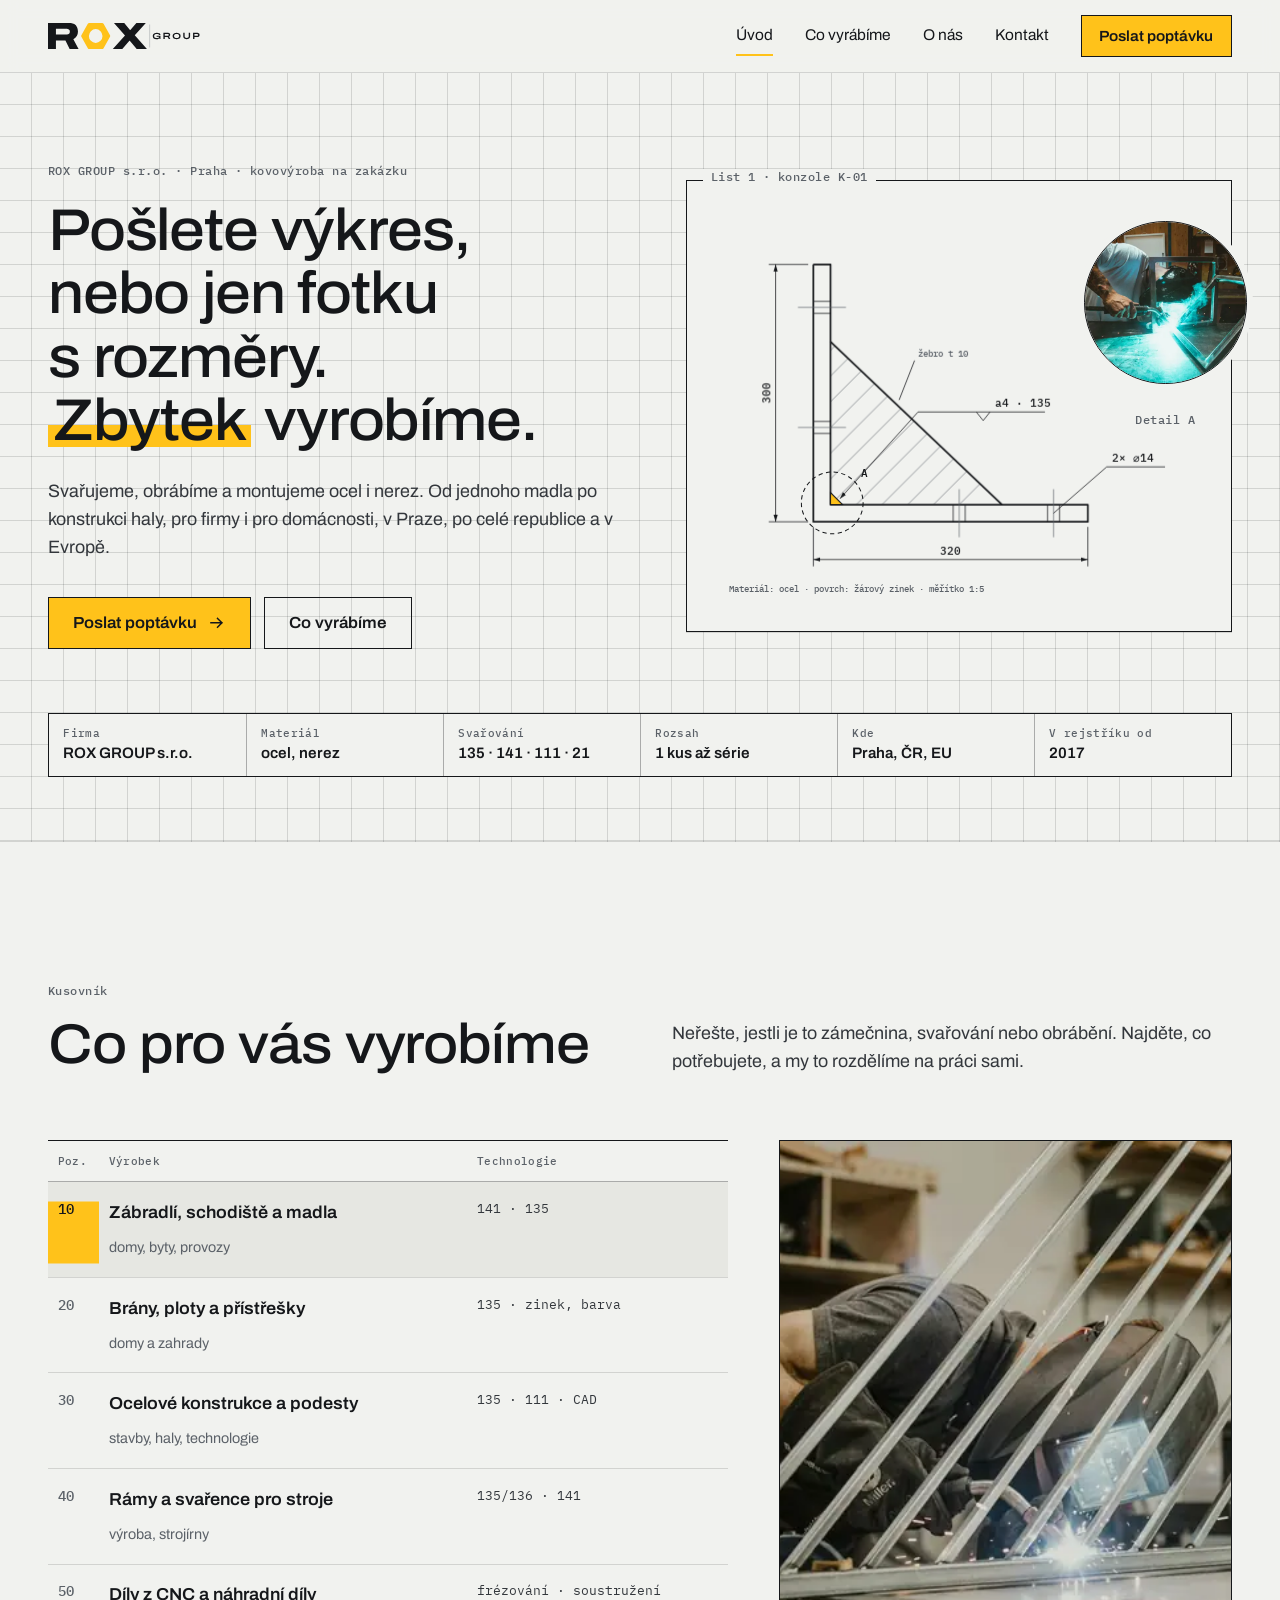
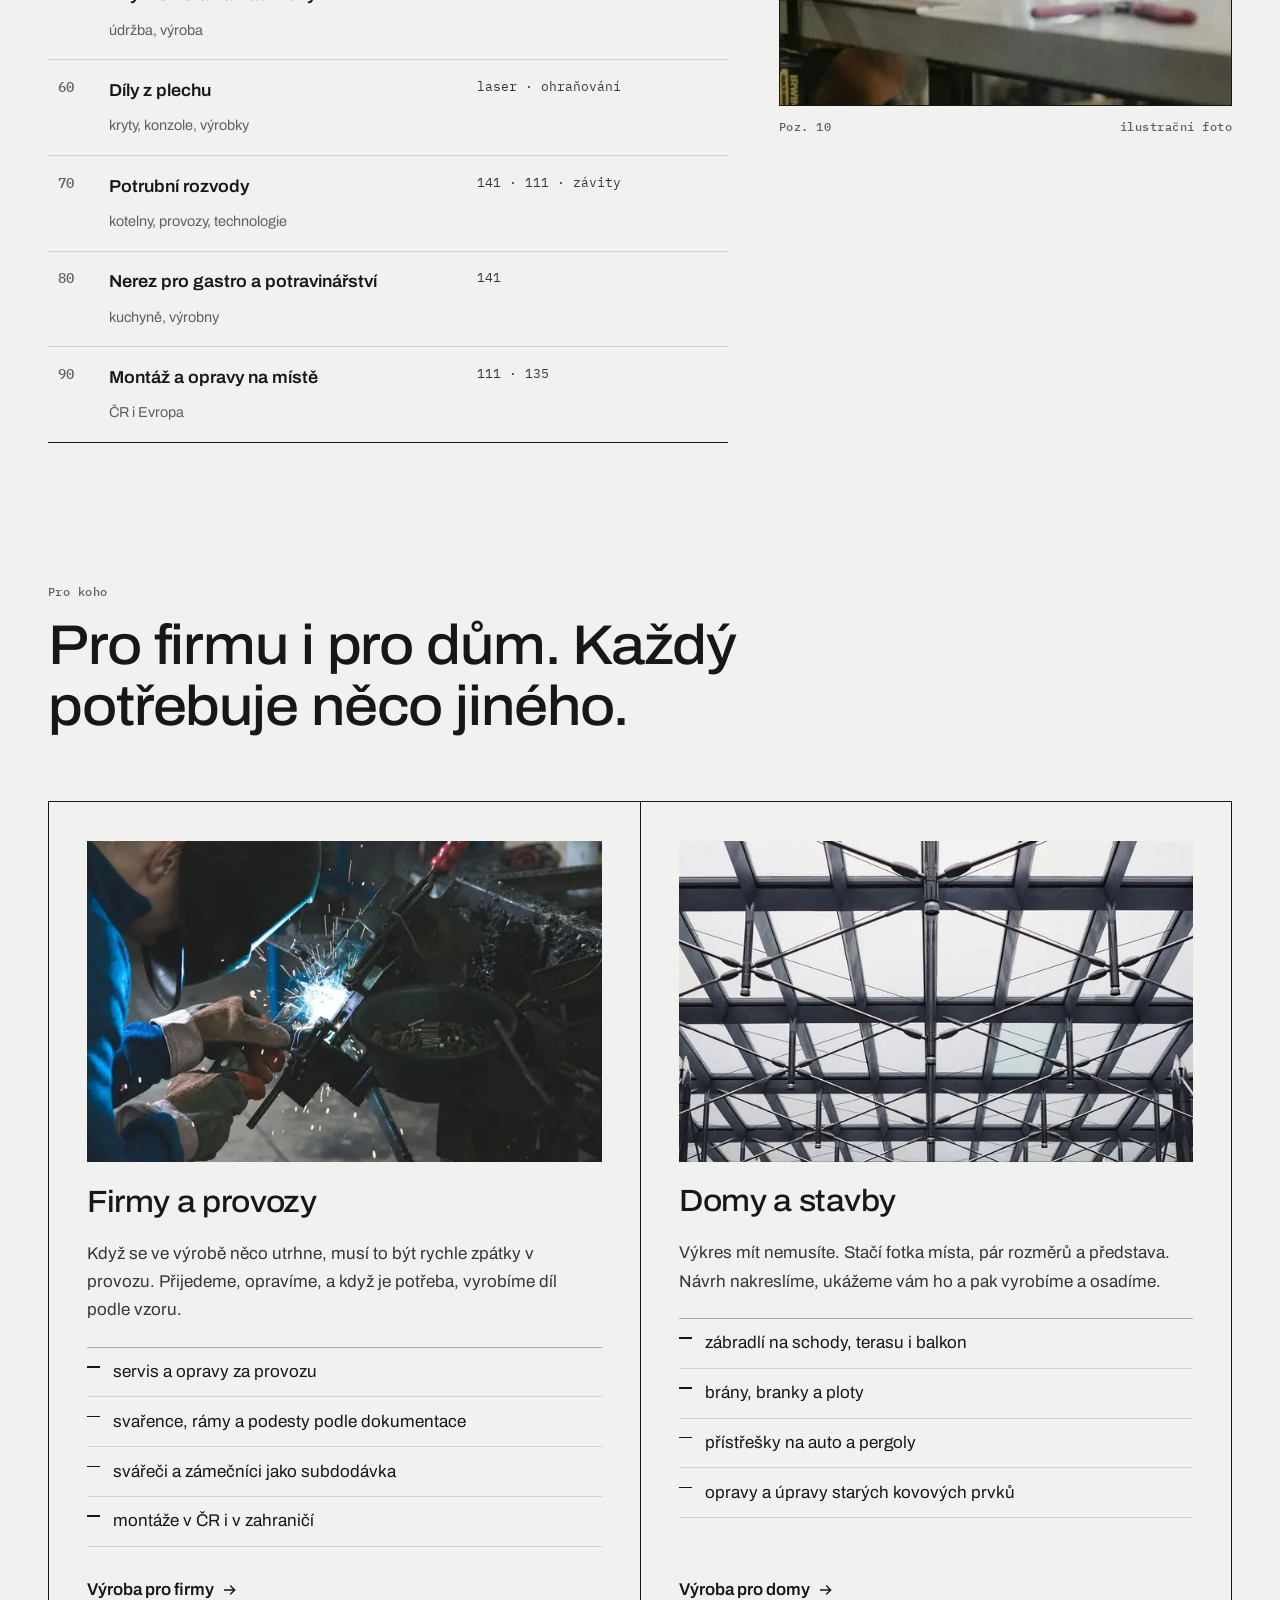
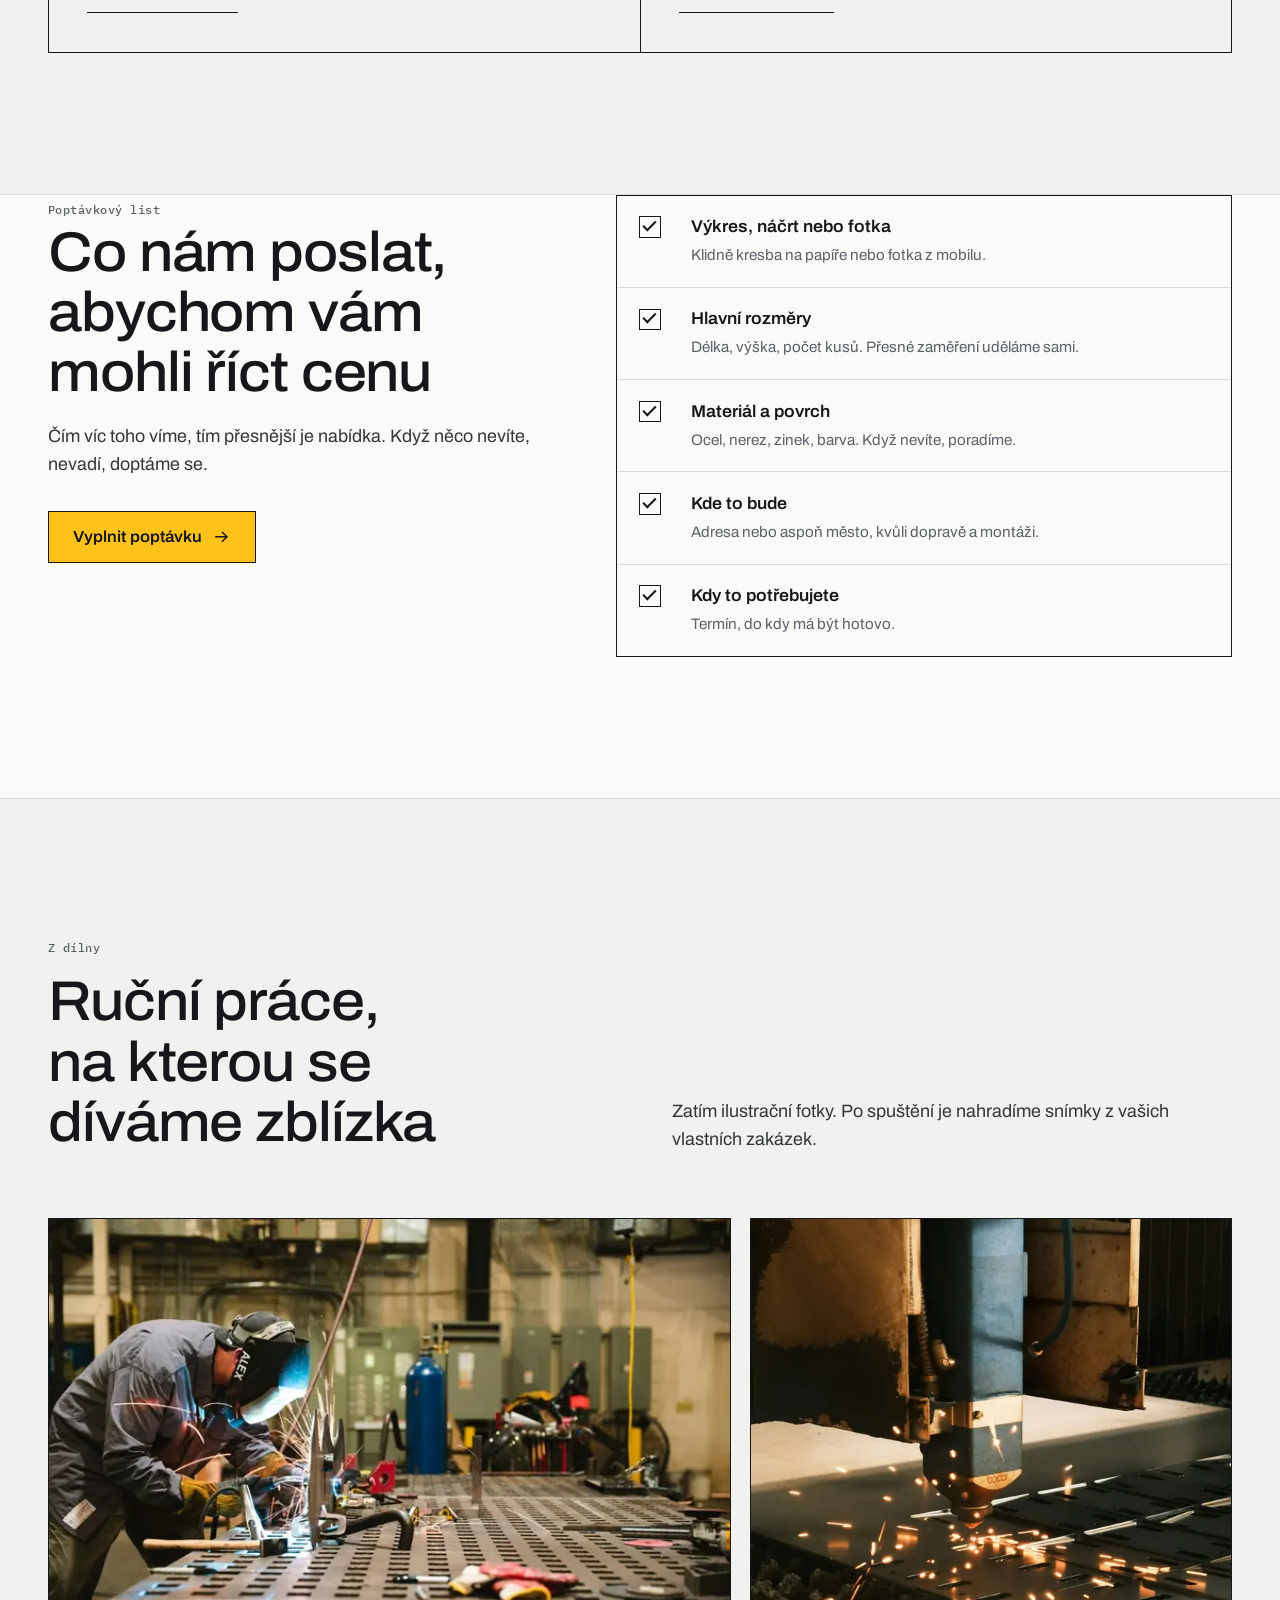
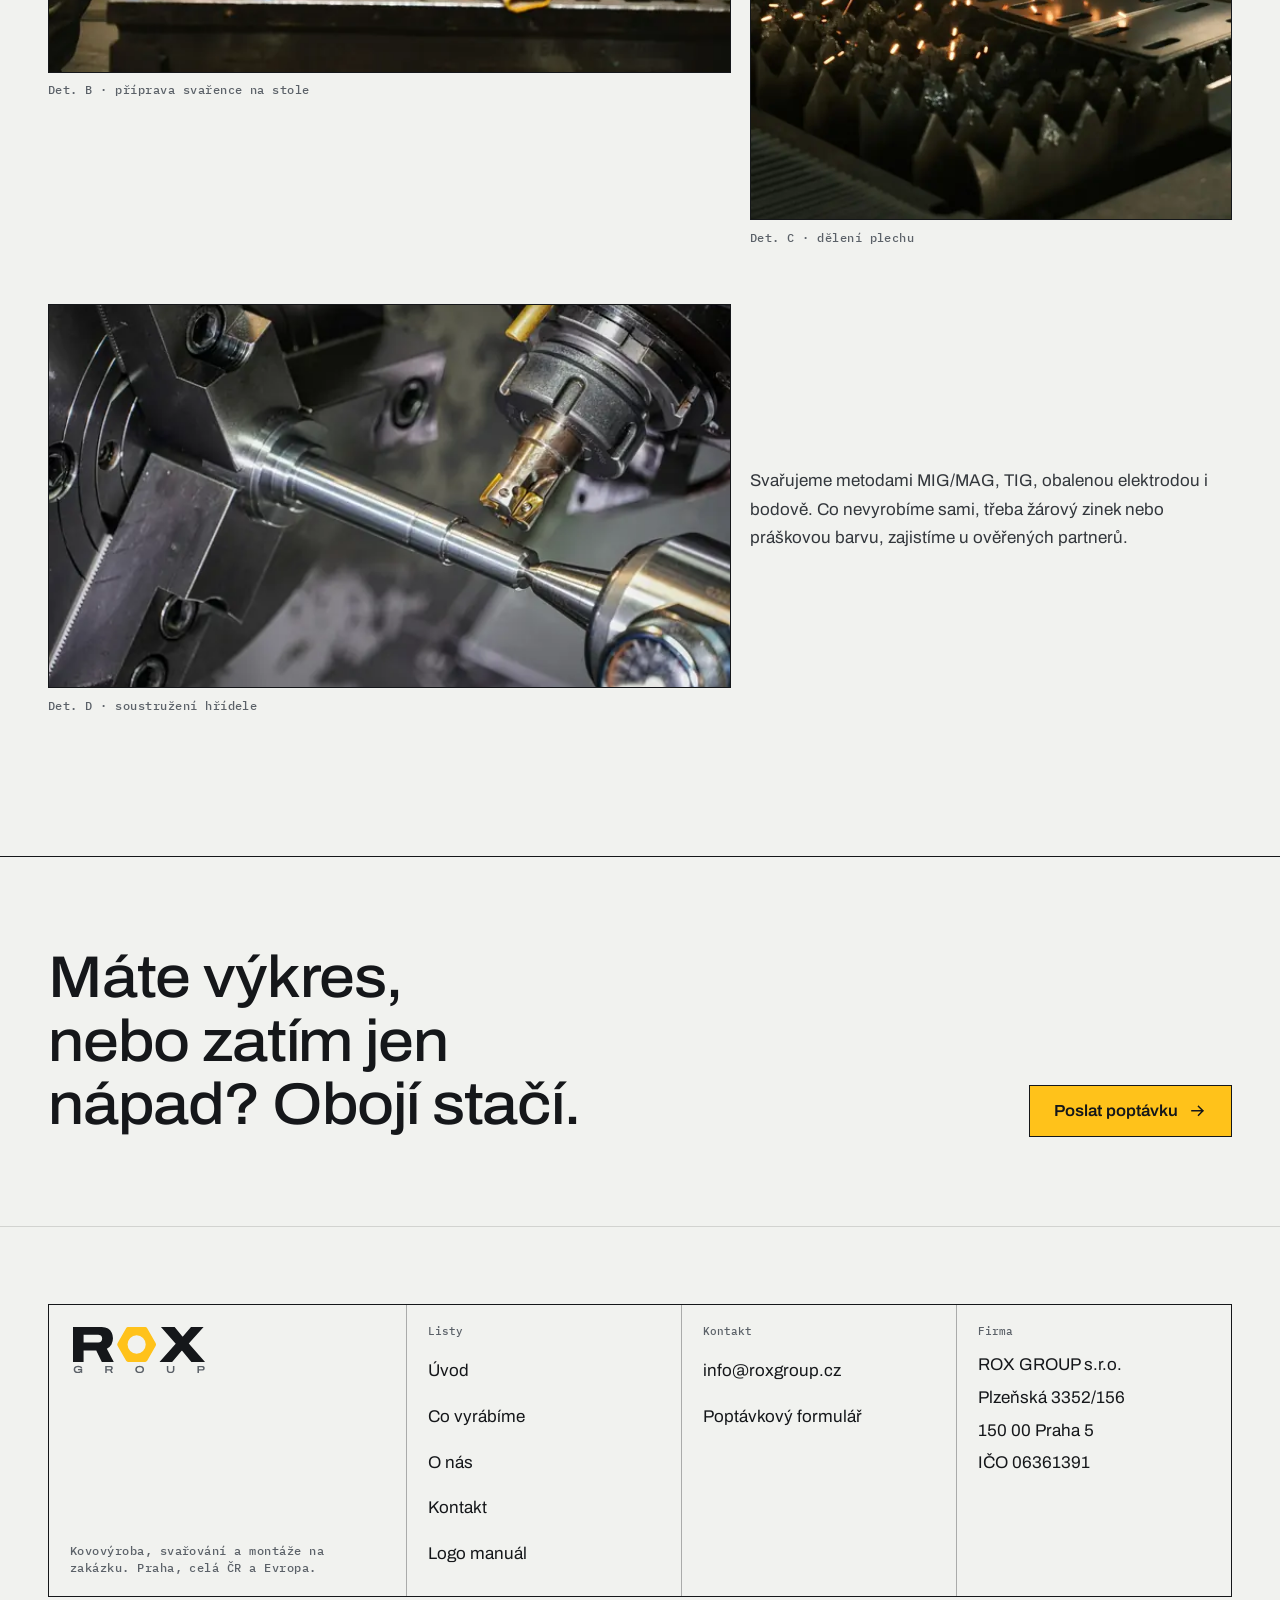
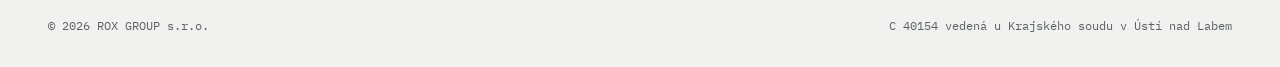
==== commit 43860602: "Nový koncept webu (výrobní výkres) podle připomínky klienta 14. 10. – odlišení od molvergroup.cz" ====
--- a/index.html
+++ b/index.html
@@ -3,20 +3,21 @@
 <head>
 <meta charset="UTF-8">
 <meta name="viewport" content="width=device-width, initial-scale=1, viewport-fit=cover">
-<title>ROX GROUP s.r.o. — zámečnické a svařovací práce po celé ČR</title>
-<meta name="description" content="Zámečnické práce, svařování MIG/MAG, TIG a MMA, ocelové konstrukce a CNC obrábění. Pro firmy i soukromé zákazníky po celé ČR a Evropě. V oboru od roku 2017.">
-<meta name="theme-color" content="#111316">
-<meta property="og:title" content="ROX GROUP s.r.o. — zámečnické a svařovací práce po celé ČR">
-<meta property="og:description" content="Zámečnické práce, svařování MIG/MAG, TIG a MMA, ocelové konstrukce a CNC obrábění. Pro firmy i soukromé zákazníky po celé ČR a Evropě. V oboru od roku 2017.">
-<meta property="og:image" content="assets/img/og.jpg">
+<title>ROX GROUP s.r.o. – kovovýroba a svařování na zakázku, Praha a celá ČR</title>
+<meta name="description" content="Zábradlí, brány, ocelové konstrukce, rámy strojů, díly z CNC a plechu, potrubí a nerez. Vyrobíme podle výkresu, fotky nebo náčrtu a namontujeme po ČR i v Evropě.">
+<meta name="theme-color" content="#F1F2EF">
+<meta name="robots" content="noindex">
+<meta property="og:title" content="ROX GROUP s.r.o. – kovovýroba a svařování na zakázku, Praha a celá ČR">
+<meta property="og:description" content="Zábradlí, brány, ocelové konstrukce, rámy strojů, díly z CNC a plechu, potrubí a nerez. Vyrobíme podle výkresu, fotky nebo náčrtu a namontujeme po ČR i v Evropě.">
+<meta property="og:image" content="https://webhunter-navrhy.github.io/roxgroup/assets/img/og.jpg">
 <meta property="og:type" content="website">
 <link rel="icon" href="assets/favicon.svg?v=dab5a971" type="image/svg+xml">
 <link rel="preconnect" href="https://fonts.googleapis.com">
 <link rel="preconnect" href="https://fonts.gstatic.com" crossorigin>
-<link href="https://fonts.googleapis.com/css2?family=Archivo:wdth,wght@62..125,300..900&family=Geist+Mono:wght@400;500;600&display=swap" rel="stylesheet">
-<link rel="stylesheet" href="assets/style.css?v=400bf668">
+<link href="https://fonts.googleapis.com/css2?family=Archivo:wdth,wght@100..125,400..800&family=IBM+Plex+Mono:wght@400;500;600&display=swap" rel="stylesheet">
+<link rel="stylesheet" href="assets/style.css?v=1a72aebc">
 <script type="application/ld+json">
-{"@context":"https://schema.org","@type":"LocalBusiness","name":"ROX GROUP s.r.o.","description":"Zámečnické a svařovací práce, ocelové konstrukce a CNC obrábění po celé ČR a Evropě.","telephone":"+420000000000","email":"info@roxgroup.cz","taxID":"06361391","address":{"@type":"PostalAddress","streetAddress":"Plzeňská 3352/156","addressLocality":"Praha 5 – Smíchov","postalCode":"150 00","addressCountry":"CZ"},"foundingDate":"2017-09-01","areaServed":["CZ","EU"]}
+{"@context":"https://schema.org","@type":"LocalBusiness","name":"ROX GROUP s.r.o.","description":"Zámečnické a svařovací práce, ocelové konstrukce a CNC obrábění po celé ČR a Evropě.","email":"info@roxgroup.cz","taxID":"06361391","address":{"@type":"PostalAddress","streetAddress":"Plzeňská 3352/156","addressLocality":"Praha 5 – Smíchov","postalCode":"150 00","addressCountry":"CZ"},"foundingDate":"2017-09-01","areaServed":["CZ","EU"]}
 </script>
 <script>document.documentElement.classList.add('js')</script>
 </head>
@@ -24,26 +25,19 @@
 
 <svg width="0" height="0" style="position:absolute" aria-hidden="true">
   <symbol id="i-arr" viewBox="0 0 24 24"><path d="M4 12h15m-6-6 6 6-6 6" fill="none" stroke="currentColor" stroke-width="2" stroke-linecap="square"/></symbol>
-  <symbol id="i-tel" viewBox="0 0 24 24"><path d="M5 4h4l2 5-2.5 1.5a11 11 0 0 0 5 5L15 13l5 2v4a2 2 0 0 1-2 2A16 16 0 0 1 3 6a2 2 0 0 1 2-2" fill="none" stroke="currentColor" stroke-width="1.8" stroke-linejoin="round"/></symbol>
-  <symbol id="i-user" viewBox="0 0 24 24"><circle cx="12" cy="8" r="4" fill="none" stroke="currentColor" stroke-width="2"/><path d="M4 21c1-4 4-6 8-6s7 2 8 6" fill="none" stroke="currentColor" stroke-width="2"/></symbol>
-  <symbol id="i-shield" viewBox="0 0 24 24"><path d="M12 3 4 6v6c0 5 3.5 8 8 9 4.5-1 8-4 8-9V6z" fill="none" stroke="currentColor" stroke-width="2" stroke-linejoin="round"/><path d="m8.5 12 2.5 2.5 4.5-5" fill="none" stroke="currentColor" stroke-width="2"/></symbol>
-  <symbol id="i-pin" viewBox="0 0 24 24"><path d="M12 21s7-6.5 7-12a7 7 0 0 0-14 0c0 5.5 7 12 7 12z" fill="none" stroke="currentColor" stroke-width="2"/><circle cx="12" cy="9" r="2.5" fill="currentColor"/></symbol>
-  <symbol id="i-clock" viewBox="0 0 24 24"><circle cx="12" cy="12" r="9" fill="none" stroke="currentColor" stroke-width="2"/><path d="M12 7v5l3 2" fill="none" stroke="currentColor" stroke-width="2"/></symbol>
-  <symbol id="i-nut" viewBox="0 0 100 88"><path d="M25 2h50l25 42-25 42H25L0 44z" fill="currentColor"/><circle cx="50" cy="44" r="18" fill="var(--dark)"/></symbol>
 </svg>
 
 <header class="nav" id="nav">
   <div class="nav-inner">
-    <a href="" class="logo" aria-label="ROX GROUP — úvod">
-      <img class="logo-on-dark" src="assets/logo-horizontal-dark.svg?v=046a8493" alt="ROX GROUP" width="232" height="28">
-      <img class="logo-on-light" src="assets/logo-horizontal-light.svg?v=046a8493" alt="" width="232" height="28">
+    <a href="" class="logo" aria-label="ROX GROUP – úvod">
+      <img src="assets/logo-horizontal-light.svg?v=046a8493" alt="ROX GROUP" width="232" height="28">
     </a>
     <nav class="nav-menu" id="menu" aria-label="Hlavní navigace">
-      <a href="" aria-current="page">Domů</a>
-      <a href="sluzby/" >Služby</a>
+      <a href="" aria-current="page">Úvod</a>
+      <a href="sluzby/" >Co vyrábíme</a>
       <a href="o-nas/" >O nás</a>
       <a href="kontakt/" >Kontakt</a>
-      <a href="kontakt/#poptavka" class="btn btn-sm">Poptat práci</a>
+      <a href="kontakt/#poptavka" class="btn btn-sm">Poslat poptávku</a>
     </nav>
     <button class="nav-toggle" id="toggle" aria-label="Otevřít menu" aria-expanded="false" aria-controls="menu"><span></span><span></span></button>
   </div>
@@ -51,198 +45,189 @@
 
 <main>
 
-<section class="hero">
-  <div class="hero-bg"><img src="assets/img/hero-svareni.jpg" alt="Svářeč při práci, jiskry z oblouku" fetchpriority="high"></div>
-  <div class="wrap hero-content">
-    <p class="eyebrow eyebrow--light">ROX GROUP s.r.o. · Praha · od roku 2017</p>
-    <h1><span class="ln"><span>Kovovýroba,</span></span><span class="ln"><span>která</span></span><span class="ln"><span><mark>drží.</mark></span></span></h1>
-    <p class="hero-sub">Zámečnické práce, svařování MIG/MAG, TIG a MMA, ocelové konstrukce a CNC obrábění. Pro firmy i soukromé zákazníky po celé České republice i v Evropě.</p>
-    <div class="hero-actions">
-      <a href="kontakt/#poptavka" class="btn">Poptat práci <svg><use href="#i-arr"/></svg></a>
-      <a href="#sluzby" class="btn btn--ghost">Co děláme</a>
-    </div>
-  </div>
-  <div class="hero-bar">
-    <div class="wrap">
-      <div><b>Od 2017</b><span>v oboru</span></div>
-      <div><b>ČR + EU</b><span>montáže na místě</span></div>
-      <div><b>1 ks — série</b><span>podle výkresu</span></div>
-      <a href="#sluzby" class="nut" aria-label="Posunout dolů"><svg viewBox="0 0 100 88"><use href="#i-nut"/></svg></a>
-    </div>
-  </div>
-</section>
-
-<div class="ticker" aria-hidden="true">
-  <div class="ticker-track">
-    <span>Zámečnické práce <i></i> Svařování MIG/MAG <i></i> TIG <i></i> MMA <i></i> Ocelové konstrukce <i></i> CNC obrábění <i></i> Dělení plechu <i></i> Potrubí <i></i> Nerez <i></i> Montáže po celé Evropě <i></i></span>
-    <span>Zámečnické práce <i></i> Svařování MIG/MAG <i></i> TIG <i></i> MMA <i></i> Ocelové konstrukce <i></i> CNC obrábění <i></i> Dělení plechu <i></i> Potrubí <i></i> Nerez <i></i> Montáže po celé Evropě <i></i></span>
-  </div>
-</div>
-
-<section class="sec" id="sluzby">
-  <div class="wrap">
-    <div class="head">
-      <div>
-        <p class="eyebrow reveal">Co děláme</p>
-        <h2 class="h2 reveal">Tři řemesla,<br>jeden <mark>tým</mark></h2>
-      </div>
-      <p class="lead reveal">Zámečnina, svařování a obrábění pod jednou střechou. A k tomu dělení plechu, potrubí, nerez, povrchové úpravy i montáže přímo u vás.</p>
-    </div>
-
-    <div class="pillars reveal-group">
-      <article class="pillar">
-        <div class="pillar-img"><img src="assets/img/zamecnictvi-zabradli.jpg" alt="Zámečník svařuje ocelové zábradlí v dílně" loading="lazy"><span class="pillar-n">01</span></div>
-        <div class="pillar-body">
-          <h3>Zámečnické práce</h3>
-          <p>Výroba, opravy a montáž kovových prvků na míru.</p>
-          <ul class="ticks"><li>Kovovýroba podle výkresu i vlastního návrhu</li><li>Údržba a opravy ocelových konstrukcí</li><li>Zábradlí, schodiště, brány, přístřešky</li><li>Servis ve výrobě i na stavbě</li></ul>
-          <a href="sluzby/#zamecnicke" class="link">Víc o zámečnině <svg><use href="#i-arr"/></svg></a>
-        </div>
+<section class="hero grid-bg">
+  <div class="wrap hero-grid">
+    <div>
+      <p class="tag">ROX GROUP s.r.o. · Praha · kovovýroba na zakázku</p>
+      <h1>Pošlete výkres, nebo jen fotku s&nbsp;rozměry. <span class="hl">Zbytek</span> vyrobíme.</h1>
+      <p class="lead">Svařujeme, obrábíme a montujeme ocel i nerez. Od jednoho madla po konstrukci haly, pro firmy i pro domácnosti, v Praze, po celé republice a v Evropě.</p>
+      <div class="hero-actions">
+        <a href="kontakt/#poptavka" class="btn">Poslat poptávku <svg><use href="#i-arr"/></svg></a>
+        <a href="#kusovnik" class="btn btn--line">Co vyrábíme</a>
+      </div>
+    </div>
+    <div class="sheet" aria-label="Výkres ocelové konzole s kótami a svarem">
+      <span class="sheet-label tag">List 1 · konzole K-01</span>
+      <svg class="drawing" viewBox="0 0 560 450" role="img" aria-labelledby="dwg-t">
+        <title id="dwg-t">Technický výkres ocelové konzole se žebrem, kótami 320 a 300 mm a koutovým svarem a4</title>
+        <defs>
+          <marker id="ar" viewBox="0 0 10 10" refX="10" refY="5" markerWidth="9" markerHeight="9" orient="auto-start-reverse"><path d="M0 2 10 5 0 8z" fill="#15171A"/></marker>
+          <clipPath id="gus"><path d="M130 150 L130 340 L330 340 Z"/></clipPath>
+        </defs>
+        <g class="hatch fade" style="--d:1.1s" clip-path="url(#gus)">
+          <path d="M90 200 l140 -140 M90 230 l170 -170 M90 260 l200 -200 M90 290 l230 -230 M90 320 l260 -260 M90 350 l290 -290 M110 360 l300 -300 M140 360 l300 -300 M170 360 l300 -300 M200 360 l300 -300 M230 360 l300 -300 M260 360 l300 -300"/>
+        </g>
+        <path class="ln draw" pathLength="1" d="M110 60 H130 V340 H430 V360 H110 Z"/>
+        <path class="ln draw" pathLength="1" style="--d:.35s" d="M130 150 L330 340"/>
+        <path class="axis draw" pathLength="1" style="--d:.6s" d="M92 110 H148 M92 250 H148 M280 322 V378 M390 322 V378"/>
+        <path class="thin draw" pathLength="1" style="--d:.6s" d="M110 103 H130 M110 117 H130 M110 243 H130 M110 257 H130 M273 340 V360 M287 340 V360 M383 340 V360 M397 340 V360" stroke-dasharray="4 3"/>
+        <path class="weld fade" style="--d:1.3s" d="M130 326 L130 340 L144 340 Z"/>
+        <g class="fade" style="--d:1.2s">
+          <path class="thin" d="M110 366 V412 M430 366 V412 M104 60 H58 M104 360 H58"/>
+          <path class="thin" marker-start="url(#ar)" marker-end="url(#ar)" d="M110 404 H430"/>
+          <path class="thin" marker-start="url(#ar)" marker-end="url(#ar)" d="M66 60 V360"/>
+          <text x="270" y="398" text-anchor="middle">320</text>
+          <text x="60" y="210" text-anchor="middle" transform="rotate(-90 60 210)">300</text>
+          <path class="thin" d="M390 350 L452 296 H520"/>
+          <text x="458" y="290">2× ⌀14</text>
+          <path class="thin" marker-end="url(#ar)" d="M300 232 H232 L141 333"/>
+          <path class="thin" d="M300 232 H380"/>
+          <path class="thin" d="M300 232 l8 10 l8 -10"/>
+          <text x="322" y="226">a4 · 135</text>
+          <text x="232" y="168" class="s">žebro t 10</text>
+          <path class="thin" d="M228 172 L210 218"/>
+        </g>
+        <g class="fade" style="--d:1.45s">
+          <circle class="det" cx="132" cy="338" r="36"/>
+          <text x="166" y="308">A</text>
+        </g>
+        <text class="s fade" style="--d:1.5s" x="12" y="442">Materiál: ocel · povrch: žárový zinek · měřítko 1:5</text>
+      </svg>
+      <figure class="det-photo"><img src="assets/img/svarovani-tig-1280.webp" srcset="assets/img/svarovani-tig-640.webp 640w, assets/img/svarovani-tig-1280.webp 1280w" sizes="(max-width: 900px) 100vw, 50vw" alt="Detail svařování ocelového rámu" width="1500" height="1200" fetchpriority="high"></figure>
+      <p class="det-cap tag">Detail A</p>
+    </div>
+  </div>
+  <div class="wrap">
+    <dl class="stamp">
+      <div><dt>Firma</dt><dd>ROX GROUP s.r.o.</dd></div>
+      <div><dt>Materiál</dt><dd>ocel, nerez</dd></div>
+      <div><dt>Svařování</dt><dd>135 · 141 · 111 · 21</dd></div>
+      <div><dt>Rozsah</dt><dd>1 kus až série</dd></div>
+      <div><dt>Kde</dt><dd>Praha, ČR, EU</dd></div>
+      <div><dt>V rejstříku od</dt><dd>2017</dd></div>
+    </dl>
+  </div>
+</section>
+
+<section class="sec" id="kusovnik">
+  <div class="wrap">
+    <div class="sec-head">
+      <div>
+        <span class="tag">Kusovník</span>
+        <h2 class="h2">Co pro vás vyrobíme</h2>
+      </div>
+      <p class="lead">Neřešte, jestli je to zámečnina, svařování nebo obrábění. Najděte, co potřebujete, a my to rozdělíme na práci sami.</p>
+    </div>
+    <div class="bom">
+      <table class="bom-table">
+        <thead><tr><th class="thumb"></th><th>Poz.</th><th>Výrobek</th><th>Technologie</th></tr></thead>
+        <tbody>
+          <tr data-img="0"><td class="thumb"><img src="assets/img/zamecnictvi-zabradli-1280.webp" srcset="assets/img/zamecnictvi-zabradli-640.webp 640w, assets/img/zamecnictvi-zabradli-1280.webp 1280w" sizes="(max-width: 900px) 100vw, 50vw" alt="" width="1500" height="1000" loading="lazy"></td><td class="poz">10</td><td class="co"><a href="sluzby/#zabradli">Zábradlí, schodiště a madla</a><small class="kdo">domy, byty, provozy</small></td><td class="tech">141 · 135</td></tr>
+          <tr data-img="1"><td class="thumb"><img src="assets/img/konstrukce-strecha-1280.webp" srcset="assets/img/konstrukce-strecha-640.webp 640w, assets/img/konstrukce-strecha-1280.webp 1280w" sizes="(max-width: 900px) 100vw, 50vw" alt="" width="1500" height="1071" loading="lazy"></td><td class="poz">20</td><td class="co"><a href="sluzby/#brany">Brány, ploty a přístřešky</a><small class="kdo">domy a zahrady</small></td><td class="tech">135 · zinek, barva</td></tr>
+          <tr data-img="2"><td class="thumb"><img src="assets/img/ocelova-konstrukce-1280.webp" srcset="assets/img/ocelova-konstrukce-640.webp 640w, assets/img/ocelova-konstrukce-1280.webp 1280w" sizes="(max-width: 900px) 100vw, 50vw" alt="" width="1414" height="1500" loading="lazy"></td><td class="poz">30</td><td class="co"><a href="sluzby/#konstrukce">Ocelové konstrukce a podesty</a><small class="kdo">stavby, haly, technologie</small></td><td class="tech">135 · 111 · CAD</td></tr>
+          <tr data-img="3"><td class="thumb"><img src="assets/img/montaz-ram-1280.webp" srcset="assets/img/montaz-ram-640.webp 640w, assets/img/montaz-ram-1280.webp 1280w" sizes="(max-width: 900px) 100vw, 50vw" alt="" width="1500" height="1200" loading="lazy"></td><td class="poz">40</td><td class="co"><a href="sluzby/#ramy">Rámy a svařence pro stroje</a><small class="kdo">výroba, strojírny</small></td><td class="tech">135/136 · 141</td></tr>
+          <tr data-img="4"><td class="thumb"><img src="assets/img/cnc-frezovani-1280.webp" srcset="assets/img/cnc-frezovani-640.webp 640w, assets/img/cnc-frezovani-1280.webp 1280w" sizes="(max-width: 900px) 100vw, 50vw" alt="" width="1500" height="1000" loading="lazy"></td><td class="poz">50</td><td class="co"><a href="sluzby/#cnc">Díly z CNC a náhradní díly</a><small class="kdo">údržba, výroba</small></td><td class="tech">frézování · soustružení</td></tr>
+          <tr data-img="5"><td class="thumb"><img src="assets/img/ohranovani-1280.webp" srcset="assets/img/ohranovani-640.webp 640w, assets/img/ohranovani-1280.webp 1280w" sizes="(max-width: 900px) 100vw, 50vw" alt="" width="1000" height="1500" loading="lazy"></td><td class="poz">60</td><td class="co"><a href="sluzby/#plech">Díly z plechu</a><small class="kdo">kryty, konzole, výrobky</small></td><td class="tech">laser · ohraňování</td></tr>
+          <tr data-img="6"><td class="thumb"><img src="assets/img/potrubi-1280.webp" srcset="assets/img/potrubi-640.webp 640w, assets/img/potrubi-1280.webp 1280w" sizes="(max-width: 900px) 100vw, 50vw" alt="" width="1125" height="1500" loading="lazy"></td><td class="poz">70</td><td class="co"><a href="sluzby/#potrubi">Potrubní rozvody</a><small class="kdo">kotelny, provozy, technologie</small></td><td class="tech">141 · 111 · závity</td></tr>
+          <tr data-img="7"><td class="thumb"><img src="assets/img/nerez-trubky-1280.webp" srcset="assets/img/nerez-trubky-640.webp 640w, assets/img/nerez-trubky-1280.webp 1280w" sizes="(max-width: 900px) 100vw, 50vw" alt="" width="1500" height="1000" loading="lazy"></td><td class="poz">80</td><td class="co"><a href="sluzby/#nerez">Nerez pro gastro a potravinářství</a><small class="kdo">kuchyně, výrobny</small></td><td class="tech">141</td></tr>
+          <tr data-img="8"><td class="thumb"><img src="assets/img/brouseni-roura-1280.webp" srcset="assets/img/brouseni-roura-640.webp 640w, assets/img/brouseni-roura-1280.webp 1280w" sizes="(max-width: 900px) 100vw, 50vw" alt="" width="1500" height="968" loading="lazy"></td><td class="poz">90</td><td class="co"><a href="sluzby/#montaze">Montáž a opravy na místě</a><small class="kdo">ČR i Evropa</small></td><td class="tech">111 · 135</td></tr>
+        </tbody>
+      </table>
+      <div class="bom-view" aria-hidden="true">
+        <figure>
+          <img class="on" src="assets/img/zamecnictvi-zabradli-1280.webp" srcset="assets/img/zamecnictvi-zabradli-640.webp 640w, assets/img/zamecnictvi-zabradli-1280.webp 1280w" sizes="(max-width: 900px) 100vw, 50vw" alt="" loading="lazy">
+          <img src="assets/img/konstrukce-strecha-1280.webp" srcset="assets/img/konstrukce-strecha-640.webp 640w, assets/img/konstrukce-strecha-1280.webp 1280w" sizes="(max-width: 900px) 100vw, 50vw" alt="" loading="lazy">
+          <img src="assets/img/ocelova-konstrukce-1280.webp" srcset="assets/img/ocelova-konstrukce-640.webp 640w, assets/img/ocelova-konstrukce-1280.webp 1280w" sizes="(max-width: 900px) 100vw, 50vw" alt="" loading="lazy">
+          <img src="assets/img/montaz-ram-1280.webp" srcset="assets/img/montaz-ram-640.webp 640w, assets/img/montaz-ram-1280.webp 1280w" sizes="(max-width: 900px) 100vw, 50vw" alt="" loading="lazy">
+          <img src="assets/img/cnc-frezovani-1280.webp" srcset="assets/img/cnc-frezovani-640.webp 640w, assets/img/cnc-frezovani-1280.webp 1280w" sizes="(max-width: 900px) 100vw, 50vw" alt="" loading="lazy">
+          <img src="assets/img/ohranovani-1280.webp" srcset="assets/img/ohranovani-640.webp 640w, assets/img/ohranovani-1280.webp 1280w" sizes="(max-width: 900px) 100vw, 50vw" alt="" loading="lazy">
+          <img src="assets/img/potrubi-1280.webp" srcset="assets/img/potrubi-640.webp 640w, assets/img/potrubi-1280.webp 1280w" sizes="(max-width: 900px) 100vw, 50vw" alt="" loading="lazy">
+          <img src="assets/img/nerez-trubky-1280.webp" srcset="assets/img/nerez-trubky-640.webp 640w, assets/img/nerez-trubky-1280.webp 1280w" sizes="(max-width: 900px) 100vw, 50vw" alt="" loading="lazy">
+          <img src="assets/img/brouseni-roura-1280.webp" srcset="assets/img/brouseni-roura-640.webp 640w, assets/img/brouseni-roura-1280.webp 1280w" sizes="(max-width: 900px) 100vw, 50vw" alt="" loading="lazy">
+        </figure>
+        <figcaption class="tag"><span id="bom-cap">Poz. 10</span><span>ilustrační foto</span></figcaption>
+      </div>
+    </div>
+  </div>
+</section>
+
+<section class="sec">
+  <div class="wrap">
+    <div class="sec-head sec-head--one">
+      <div>
+        <span class="tag">Pro koho</span>
+        <h2 class="h2">Pro firmu i pro dům. Každý potřebuje něco jiného.</h2>
+      </div>
+    </div>
+    <div class="paths">
+      <article class="path reveal">
+        <figure><img src="assets/img/mig-mag-1280.webp" srcset="assets/img/mig-mag-640.webp 640w, assets/img/mig-mag-1280.webp 1280w" sizes="(max-width: 900px) 100vw, 50vw" alt="Svařování ocelového dílu v dílně" width="1500" height="1000" loading="lazy"></figure>
+        <h3>Firmy a provozy</h3>
+        <p>Když se ve výrobě něco utrhne, musí to být rychle zpátky v provozu. Přijedeme, opravíme, a když je potřeba, vyrobíme díl podle vzoru.</p>
+        <ul>
+          <li>servis a opravy za provozu</li>
+          <li>svařence, rámy a podesty podle dokumentace</li>
+          <li>svářeči a zámečníci jako subdodávka</li>
+          <li>montáže v ČR i v zahraničí</li>
+        </ul>
+        <a href="sluzby/#ramy" class="link">Výroba pro firmy <svg><use href="#i-arr"/></svg></a>
       </article>
-      <article class="pillar">
-        <div class="pillar-img"><img src="assets/img/svarovani-tig.jpg" alt="Svařování ocelového rámu, modrozelený oblouk" loading="lazy"><span class="pillar-n">02</span></div>
-        <div class="pillar-body">
-          <h3>Svařování</h3>
-          <p>Čisté a pevné svary oceli i nerezu.</p>
-          <ul class="ticks"><li>MIG/MAG (135/136)</li><li>TIG oceli i nerezu (141)</li><li>Obalenou elektrodou MMA (111)</li><li>Bodové a odporové svařování</li></ul>
-          <a href="sluzby/#svarovani" class="link">Víc o svařování <svg><use href="#i-arr"/></svg></a>
-        </div>
+      <article class="path reveal">
+        <figure><img src="assets/img/konstrukce-strecha-1280.webp" srcset="assets/img/konstrukce-strecha-640.webp 640w, assets/img/konstrukce-strecha-1280.webp 1280w" sizes="(max-width: 900px) 100vw, 50vw" alt="Ocelová konstrukce zastřešení" width="1500" height="1071" loading="lazy"></figure>
+        <h3>Domy a stavby</h3>
+        <p>Výkres mít nemusíte. Stačí fotka místa, pár rozměrů a představa. Návrh nakreslíme, ukážeme vám ho a pak vyrobíme a osadíme.</p>
+        <ul>
+          <li>zábradlí na schody, terasu i balkon</li>
+          <li>brány, branky a ploty</li>
+          <li>přístřešky na auto a pergoly</li>
+          <li>opravy a úpravy starých kovových prvků</li>
+        </ul>
+        <a href="sluzby/#zabradli" class="link">Výroba pro domy <svg><use href="#i-arr"/></svg></a>
       </article>
-      <article class="pillar">
-        <div class="pillar-img"><img src="assets/img/cnc-soustruh.jpg" alt="Obrábění hřídele na CNC soustruhu" loading="lazy"><span class="pillar-n">03</span></div>
-        <div class="pillar-body">
-          <h3>CNC obrábění</h3>
-          <p>Přesné díly podle výkresu, kus i série.</p>
-          <ul class="ticks"><li>CNC frézování</li><li>CNC i klasické soustružení</li><li>Vrtání a řezání závitů</li><li>Výroba náhradních dílů</li></ul>
-          <a href="sluzby/#cnc" class="link">Víc o obrábění <svg><use href="#i-arr"/></svg></a>
-        </div>
-      </article>
-    </div>
-
-    <div class="more reveal">
-      <span>A dál:</span>
-      <a href="sluzby/#konstrukce">Ocelové konstrukce</a>
-      <a href="sluzby/#plech">Dělení a tváření plechu</a>
-      <a href="sluzby/#potrubi">Potrubní systémy</a>
-      <a href="sluzby/#nerez">Nerezová výroba</a>
-      <a href="sluzby/#povrchy">Povrchové úpravy</a>
-      <a href="sluzby/#montaze">Montáže a subdodávky</a>
-    </div>
-  </div>
-</section>
-
-<section class="sec dark" id="metody">
-  <div class="wrap">
-    <div class="head">
-      <div>
-        <p class="eyebrow reveal">Technický list</p>
-        <h2 class="h2 reveal">Metody <mark>svařování</mark></h2>
-      </div>
-      <p class="lead reveal">Každý materiál a každá zakázka potřebuje něco jiného. Metodu vybíráme podle toho, co má svar vydržet a jak má vypadat.</p>
-    </div>
-    <div class="spec reveal-group">
-      <div class="spec-row"><span class="spec-code">Metoda<b>135/136</b></span><h3>MIG/MAG</h3><p>Rychlé a pevné svary pro ocelové konstrukce, rámy a kovovýrobu v dílně i na montáži.</p><div class="spec-img"><img src="assets/img/mig-mag.jpg" alt="" loading="lazy"></div></div>
-      <div class="spec-row"><span class="spec-code">Metoda<b>141</b></span><h3>TIG</h3><p>Čisté a přesné svary oceli i nerezu. Tam, kde záleží na vzhledu — zábradlí, potravinářství, pohledové díly.</p><div class="spec-img"><img src="assets/img/svarec-kukla.jpg" alt="" loading="lazy"></div></div>
-      <div class="spec-row"><span class="spec-code">Metoda<b>111</b></span><h3>MMA</h3><p>Obalená elektroda pro montáže v terénu, venku i ve ztížených podmínkách.</p><div class="spec-img"><img src="assets/img/svarec-dilna.jpg" alt="" loading="lazy"></div></div>
-      <div class="spec-row"><span class="spec-code">Metoda<b>21</b></span><h3>Bodové</h3><p>Odporové spoje plechů a tenkostěnných dílů bez deformace.</p><div class="spec-img"><img src="assets/img/jiskry.jpg" alt="" loading="lazy"></div></div>
-    </div>
+    </div>
+  </div>
+</section>
+
+<section class="sec sec--white">
+  <div class="wrap ask">
+    <div class="ask-copy">
+      <span class="tag">Poptávkový list</span>
+      <h2 class="h2 reveal">Co nám poslat, abychom vám mohli říct cenu</h2>
+      <p class="lead reveal">Čím víc toho víme, tím přesnější je nabídka. Když něco nevíte, nevadí, doptáme se.</p>
+      <a href="kontakt/#poptavka" class="btn reveal">Vyplnit poptávku <svg><use href="#i-arr"/></svg></a>
+    </div>
+    <ul class="ask-list reveal">
+      <li style="--d:.1s"><i class="box"></i><div><b>Výkres, náčrt nebo fotka</b><span>Klidně kresba na papíře nebo fotka z mobilu.</span></div></li>
+      <li style="--d:.25s"><i class="box"></i><div><b>Hlavní rozměry</b><span>Délka, výška, počet kusů. Přesné zaměření uděláme sami.</span></div></li>
+      <li style="--d:.4s"><i class="box"></i><div><b>Materiál a povrch</b><span>Ocel, nerez, zinek, barva. Když nevíte, poradíme.</span></div></li>
+      <li style="--d:.55s"><i class="box"></i><div><b>Kde to bude</b><span>Adresa nebo aspoň město, kvůli dopravě a montáži.</span></div></li>
+      <li style="--d:.7s"><i class="box"></i><div><b>Kdy to potřebujete</b><span>Termín, do kdy má být hotovo.</span></div></li>
+    </ul>
   </div>
 </section>
 
 <section class="sec">
   <div class="wrap">
-    <div class="head head--single">
-      <p class="eyebrow reveal">Postup</p>
-      <h2 class="h2 reveal">Jak probíhá <mark>zakázka</mark></h2>
-    </div>
-    <div class="steps">
-      <div class="steps-line" aria-hidden="true"><i></i></div>
-      <div class="step reveal"><span class="step-n">01 —</span><h3>Poptávka</h3><p>Zavoláte nebo napíšete, co potřebujete. Pošlete výkres, fotku, nebo jen popis. Když je potřeba, přijedeme se podívat na místo.</p></div>
-      <div class="step reveal"><span class="step-n">02 —</span><h3>Řešení a cena</h3><p>Navrhneme postup a materiál, řekneme na rovinu, co je reálné, a pošleme jasnou nabídku s cenou a termínem.</p></div>
-      <div class="step reveal"><span class="step-n">03 —</span><h3>Výroba a montáž</h3><p>Vyrobíme, namontujeme, zkontrolujeme a předáme. A ozveme se i potom, jestli všechno drží, jak má.</p></div>
-    </div>
-  </div>
-</section>
-
-<section class="sec sec-alt">
-  <div class="wrap why">
-    <div class="why-media reveal">
-      <figure><img src="assets/img/svarovaci-stul.jpg" alt="Svářeč u svařovacího stolu v dílně" loading="lazy"></figure>
-      <div class="why-badge"><div><b>2017</b><span>v oboru od</span></div></div>
-    </div>
-    <div>
-      <p class="eyebrow reveal">Proč ROX GROUP</p>
-      <h2 class="h2 reveal">Řemeslo, na které se dá <mark>spolehnout</mark></h2>
-      <p class="lead reveal">Nejsme velká fabrika. Jsme parta zámečníků a svářečů, kteří za svou prací stojí — a kteří zvednou telefon.</p>
-      <div class="reasons reveal-group">
-        <div class="reason"><div class="reason-ic"><svg><use href="#i-user"/></svg></div><h3>Individuální přístup</h3><p>Ke každé zakázce přistupujeme zvlášť. Hledáme řešení, které dává smysl pro váš provoz, ne standardní šablonu.</p></div>
-        <div class="reason"><div class="reason-ic"><svg><use href="#i-shield"/></svg></div><h3>Odpovídáme za svar</h3><p>Chceme, aby výsledek držel a vydržel. Za kvalitu toho, co odevzdáme, ručíme.</p></div>
-        <div class="reason"><div class="reason-ic"><svg><use href="#i-pin"/></svg></div><h3>ČR i Evropa</h3><p>Pracujeme u klientů po celé republice i v zahraničí. Přijedeme tam, kde je práce.</p></div>
-        <div class="reason"><div class="reason-ic"><svg><use href="#i-clock"/></svg></div><h3>Jasné termíny</h3><p>Dopředu řekneme, co je reálné a za jak dlouho. Domluvený termín bereme vážně.</p></div>
-      </div>
-    </div>
-  </div>
-</section>
-
-<section class="dark">
-  <div class="wrap stats reveal-group">
-    <div class="stat"><span class="stat-v">2017</span><b>V oboru od roku</b><p>Zámečnické a svářečské práce pro firmy i domácnosti.</p></div>
-    <div class="stat"><span class="stat-v">4</span><b>Metody svařování</b><p>MIG/MAG, TIG, MMA a bodové — ocel i nerez.</p></div>
-    <div class="stat"><span class="stat-v">EU</span><b>Působnost</b><p>Montáže a servis po celé ČR i v Evropě.</p></div>
-    <div class="stat"><span class="stat-v">1:1</span><b>Přístup</b><p>Každá zakázka má svého člověka, který ji vede.</p></div>
-  </div>
-</section>
-
-<section class="sec">
-  <div class="wrap">
-    <div class="head">
-      <div>
-        <p class="eyebrow reveal">Z dílny i z montáží</p>
-        <h2 class="h2 reveal">Práce, která <mark>mluví</mark> za nás</h2>
-      </div>
-      <p class="lead reveal">Ocelové konstrukce, potrubí, zábradlí, díly z CNC. Ukázky typů prací, které děláme.</p>
-    </div>
-    <div class="gallery">
-      <figure class="g big"><img src="assets/img/brouseni-roura.jpg" alt="Broušení velkého ocelového potrubí" loading="lazy"><figcaption>Potrubní díly</figcaption></figure>
-      <figure class="g tall"><img src="assets/img/deleni-plechu.jpg" alt="Pálení plechu, jiskry" loading="lazy"><figcaption>Dělení plechu</figcaption></figure>
-      <figure class="g"><img src="assets/img/montaz-ram.jpg" alt="Svařování ocelového rámu nad hlavou" loading="lazy"><figcaption>Montáž rámu</figcaption></figure>
-      <figure class="g"><img src="assets/img/cnc-frezovani.jpg" alt="Frézování dílu na CNC" loading="lazy"><figcaption>CNC frézování</figcaption></figure>
-      <figure class="g wide"><img src="assets/img/nosniky.jpg" alt="Ocelové nosníky zastřešení" loading="lazy"><figcaption>Ocelové konstrukce</figcaption></figure>
-      <figure class="g"><img src="assets/img/rezani-trubky.jpg" alt="Řezání ocelové trubky úhlovou bruskou" loading="lazy"><figcaption>Dělení materiálu</figcaption></figure>
-      <figure class="g"><img src="assets/img/nerez-trubky.jpg" alt="Svazek nerezových trubek" loading="lazy"><figcaption>Nerez</figcaption></figure>
-    </div>
-  </div>
-</section>
-
-<section class="sec sec-alt">
-  <div class="wrap faq">
-    <div>
-      <p class="eyebrow reveal">Časté dotazy</p>
-      <h2 class="h2 reveal">Než se <mark>zeptáte</mark></h2>
-      <p class="lead reveal">Nenašli jste odpověď? Zavolejte nebo napište, odpovíme.</p>
-      <p class="reveal" style="margin-top:1.8rem"><a href="kontakt/#poptavka" class="link">Napsat dotaz <svg><use href="#i-arr"/></svg></a></p>
-    </div>
-    <div class="faq-list reveal">
-      <details open><summary>Kde všude pracujete?<i></i></summary><div class="ans">Po celé České republice a v Evropě. Menší zakázky řešíme v dílně, větší montáže přímo na místě u zákazníka — v provozu, na stavbě i v zahraničí.</div></details>
-      <details><summary>Děláte i menší zakázky pro soukromníky?<i></i></summary><div class="ans">Ano. Zábradlí, brána, přístřešek, oprava nebo jeden díl podle výkresu — i malá práce si zaslouží být udělaná pořádně.</div></details>
-      <details><summary>Jaké metody svařování nabízíte?<i></i></summary><div class="ans">MIG/MAG (135/136), TIG (141), obalenou elektrodou MMA (111) a bodové odporové svařování. Svařujeme ocel i nerez.</div></details>
-      <details><summary>Zvládnete i obrábění a dělení materiálu?<i></i></summary><div class="ans">Ano — CNC frézování a soustružení, vrtání a závity, a také dělení a ohýbání plechu. Díly tak dostanete z jednoho místa.</div></details>
-      <details><summary>Jak rychle pošlete nabídku?<i></i></summary><div class="ans">U běžných zakázek obvykle do několika pracovních dnů. Když potřebujeme vidět místo, domluvíme se na prohlídce co nejdřív.</div></details>
-      <details><summary>Vyrobíte díl podle mé dokumentace?<i></i></summary><div class="ans">Ano. Vyrábíme podle dodaného výkresu i podle návrhu, který s vámi doladíme. Jeden kus i menší série.</div></details>
-    </div>
-  </div>
-</section>
-
-<section class="cta">
-  <div class="cta-bg"><img src="assets/img/jiskry-ruce.jpg" alt="" loading="lazy"></div>
-  <div class="wrap">
-    <p class="eyebrow eyebrow--light reveal">Máte práci?</p>
-    <h2 class="reveal">Která potřebuje <mark>poctivé</mark> řemeslo?</h2>
-    <p class="reveal">Napište nám, co potřebujete. Podíváme se na to a řekneme, co je reálné a za jak dlouho.</p>
-    <div class="cta-actions reveal">
-      <a href="kontakt/#poptavka" class="btn">Poptat práci <svg><use href="#i-arr"/></svg></a>
-      <a href="tel:+420000000000" class="cta-phone">+420 000 000 000</a>
-    </div>
+    <div class="sec-head">
+      <div>
+        <span class="tag">Z dílny</span>
+        <h2 class="h2">Ruční práce, na kterou se díváme zblízka</h2>
+      </div>
+      <p class="lead">Zatím ilustrační fotky. Po spuštění je nahradíme snímky z vašich vlastních zakázek.</p>
+    </div>
+    <div class="shop">
+      <figure class="a reveal"><div><img src="assets/img/svarovaci-stul-1280.webp" srcset="assets/img/svarovaci-stul-640.webp 640w, assets/img/svarovaci-stul-1280.webp 1280w" sizes="(max-width: 900px) 100vw, 50vw" alt="Svářeč u svařovacího stolu v dílně" width="1500" height="1000" loading="lazy"></div><figcaption class="tag">Det. B · příprava svařence na stole</figcaption></figure>
+      <figure class="b reveal"><div><img src="assets/img/deleni-plechu-1280.webp" srcset="assets/img/deleni-plechu-640.webp 640w, assets/img/deleni-plechu-1280.webp 1280w" sizes="(max-width: 900px) 100vw, 50vw" alt="Pálení plechu, odletující jiskry" width="1000" height="1500" loading="lazy"></div><figcaption class="tag">Det. C · dělení plechu</figcaption></figure>
+      <figure class="c reveal"><div><img src="assets/img/cnc-soustruh-1280.webp" srcset="assets/img/cnc-soustruh-640.webp 640w, assets/img/cnc-soustruh-1280.webp 1280w" sizes="(max-width: 900px) 100vw, 50vw" alt="Obrábění hřídele na soustruhu" width="1500" height="1000" loading="lazy"></div><figcaption class="tag">Det. D · soustružení hřídele</figcaption></figure>
+      <p class="note reveal">Svařujeme metodami MIG/MAG, TIG, obalenou elektrodou i bodově. Co nevyrobíme sami, třeba žárový zinek nebo práškovou barvu, zajistíme u ověřených partnerů.</p>
+    </div>
+  </div>
+</section>
+
+<section class="closing">
+  <div class="wrap">
+    <h2>Máte výkres, nebo zatím jen nápad? Obojí stačí.</h2>
+    <a href="kontakt/#poptavka" class="btn">Poslat poptávku <svg><use href="#i-arr"/></svg></a>
   </div>
 </section>
 
@@ -250,28 +235,28 @@
 
 <footer class="footer">
   <div class="wrap">
-    <div class="footer-top">
-      <div>
-        <a href="" class="footer-logo"><img src="assets/logo-dark.svg?v=046a8493" alt="ROX GROUP" width="200" height="80"></a>
-        <p>Zámečnické a svařovací práce, ocelové konstrukce a kovovýroba na zakázku. Po celé ČR i Evropě.</p>
-      </div>
-      <div>
-        <h4>Navigace</h4>
-        <ul><li><a href="">Domů</a></li><li><a href="sluzby/">Služby</a></li><li><a href="o-nas/">O nás</a></li><li><a href="kontakt/">Kontakt</a></li><li><a href="logo/">Logo manuál</a></li></ul>
-      </div>
-      <div>
-        <h4>Kontakt</h4>
-        <ul><li><a href="tel:+420000000000">+420 000 000 000</a></li><li><a href="mailto:info@roxgroup.cz">info@roxgroup.cz</a></li><li>IČO: 06361391</li></ul>
-      </div>
-      <div>
-        <h4>Sídlo</h4>
-        <ul><li>Plzeňská 3352/156</li><li>150 00 Praha 5 – Smíchov</li></ul>
-      </div>
-    </div>
-    <div class="footer-bottom"><span>© 2026 ROX GROUP s.r.o.</span><span>Pevné spoje. Jasné termíny.</span></div>
+    <div class="title-block">
+      <div>
+        <a href=""><img src="assets/logo-light.svg?v=046a8493" alt="ROX GROUP" width="200" height="80"></a>
+        <p class="tag">Kovovýroba, svařování a montáže na zakázku. Praha, celá ČR a Evropa.</p>
+      </div>
+      <div>
+        <span class="k">Listy</span>
+        <ul><li><a href="">Úvod</a></li><li><a href="sluzby/">Co vyrábíme</a></li><li><a href="o-nas/">O nás</a></li><li><a href="kontakt/">Kontakt</a></li><li><a href="logo/">Logo manuál</a></li></ul>
+      </div>
+      <div>
+        <span class="k">Kontakt</span>
+        <ul><li><a href="mailto:info@roxgroup.cz">info@roxgroup.cz</a></li><li><a href="kontakt/#poptavka">Poptávkový formulář</a></li></ul>
+      </div>
+      <div>
+        <span class="k">Firma</span>
+        <ul><li>ROX GROUP s.r.o.</li><li>Plzeňská 3352/156</li><li>150 00 Praha 5</li><li>IČO 06361391</li></ul>
+      </div>
+    </div>
+    <div class="footer-bottom"><span>© 2026 ROX GROUP s.r.o.</span><span>C 40154 vedená u Krajského soudu v Ústí nad Labem</span></div>
   </div>
 </footer>
 
-<script src="assets/main.js?v=4baa824f" defer></script>
+<script src="assets/main.js?v=bc25f031" defer></script>
 </body>
 </html>
--- a/assets/style.css
+++ b/assets/style.css
@@ -1,498 +1,398 @@
-/* ═══════════════════════════════════════════════════════════
-   ROX GROUP s.r.o. — zámečnické a svařovací práce
-   ═══════════════════════════════════════════════════════════ */
-
-*, *::before, *::after { margin: 0; padding: 0; box-sizing: border-box; }
-
+/* ROX GROUP v2 – „výrobní výkres“: světlý papír, grafitová linka, žlutá jako značkovač */
 :root {
-  --bg: #F1F2EF;
-  --bg-alt: #E6E7E3;
-  --paper: #FAFAF8;
+  --paper: #F1F2EF;
+  --paper-2: #E6E7E2;
+  --white: #FAFAF8;
   --ink: #15171A;
-  --muted: #5B6168;
-  --line: rgba(21, 23, 26, 0.12);
-  --yellow: #FFC21A;
-  --yellow-d: #E9AA00;
-  --dark: #111316;
-  --dark-2: #1A1D21;
-  --dark-3: #23272C;
-  --dark-text: #F1F1EE;
-  --dark-muted: #9AA0A7;
-  --dark-line: rgba(241, 241, 238, 0.12);
-
-  --f: 'Archivo', 'Helvetica Neue', Arial, sans-serif;
-  --f-mono: 'Geist Mono', ui-monospace, 'SF Mono', Menlo, monospace;
-
-  --h1: clamp(2.9rem, 7vw, 7.2rem);
-  --h2: clamp(2.1rem, 4.4vw, 4.2rem);
-  --h3: clamp(1.25rem, 1.8vw, 1.6rem);
-
-  --section: clamp(5.5rem, 11vw, 9.5rem);
-  --wrap: min(1320px, 100% - 3.5rem);
-  --ease: cubic-bezier(0.16, 1, 0.3, 1);
-  --hex: polygon(25% 3%, 75% 3%, 100% 50%, 75% 97%, 25% 97%, 0 50%);
-  --bead: radial-gradient(circle at 50% 0, transparent 5px, var(--yellow) 5.5px 7px, transparent 7.5px) 0 0 / 11px 9px repeat-x;
-
-  interpolate-size: allow-keywords;
-}
-
-html { scroll-behavior: smooth; scroll-padding-top: 5.5rem; -webkit-text-size-adjust: 100%; }
+  --steel: #5B6168;
+  --line: rgba(21, 23, 26, 0.14);
+  --line-2: rgba(21, 23, 26, 0.32);
+  --yel: #FFC21A;
+  --dark: #15171A;
+  --sans: 'Archivo', system-ui, sans-serif;
+  --mono: 'IBM Plex Mono', ui-monospace, monospace;
+  --pad: clamp(1.25rem, 4vw, 3rem);
+  --sec: clamp(5rem, 11vw, 9rem);
+  --nav-h: 4.5rem;
+}
+
+*, *::before, *::after { box-sizing: border-box; }
+html { -webkit-text-size-adjust: 100%; scroll-padding-top: calc(var(--nav-h) + 1rem); }
+@media (prefers-reduced-motion: no-preference) { html { scroll-behavior: smooth; } }
 body {
-  font-family: var(--f);
-  font-size: clamp(1rem, 1.05vw, 1.075rem);
-  line-height: 1.65;
-  color: var(--ink);
-  background: var(--bg);
-  -webkit-font-smoothing: antialiased;
-  overflow-x: clip;
-}
-img { display: block; max-width: 100%; }
-a { color: inherit; text-decoration: none; }
-button, input, textarea, select { font: inherit; color: inherit; }
-button { background: none; border: 0; cursor: pointer; }
-ol, ul { list-style: none; }
-::selection { background: var(--yellow); color: var(--ink); }
-:focus-visible { outline: 2px solid var(--yellow-d); outline-offset: 3px; }
-
-h1, h2, h3, .disp {
-  font-family: var(--f);
-  font-stretch: 125%;
-  font-variation-settings: 'wdth' 125;
-  font-weight: 800;
-  text-transform: uppercase;
-  letter-spacing: -0.015em;
-  line-height: 0.95;
-  text-wrap: balance;
-}
-h1 mark, h2 mark { background: none; color: var(--yellow); }
-.light h2 mark, .on-light mark { color: var(--ink); background: linear-gradient(transparent 62%, var(--yellow) 62% 90%, transparent 90%); }
-
-.wrap { width: var(--wrap); margin-inline: auto; }
-
-.eyebrow {
-  display: inline-flex; align-items: center; gap: 0.7rem;
-  font-family: var(--f-mono); font-size: 0.74rem; font-weight: 500;
-  letter-spacing: 0.1em; text-transform: uppercase;
-  color: var(--muted);
-  margin-bottom: 1.4rem;
-}
-.eyebrow::before { content: ''; width: 0.8rem; height: 0.7rem; background: var(--yellow); clip-path: var(--hex); }
-.dark .eyebrow, .eyebrow--light { color: var(--dark-muted); }
-
-.h2 { font-size: var(--h2); margin-bottom: 1.4rem; }
-.lead { font-size: clamp(1.08rem, 1.3vw, 1.25rem); line-height: 1.55; color: var(--muted); max-width: 38em; }
-.dark .lead { color: var(--dark-muted); }
-
-/* svarová housenka */
-.bead { height: 9px; background: var(--bead); }
-
-/* tlačítka */
+  margin: 0; background: var(--paper); color: var(--ink);
+  font: 400 1.0625rem/1.65 var(--sans); font-stretch: 100%;
+  -webkit-font-smoothing: antialiased; text-rendering: optimizeLegibility;
+}
+img, svg { display: block; max-width: 100%; }
+img { height: auto; }
+a { color: inherit; }
+h1, h2, h3, h4 { margin: 0; font-weight: 500; font-stretch: 108%; letter-spacing: -0.02em; line-height: 1.08; text-wrap: balance; }
+p { margin: 0; }
+ul, ol, dl, dd, figure { margin: 0; padding: 0; }
+ul { list-style: none; }
+:focus-visible { outline: 2px solid var(--ink); outline-offset: 3px; box-shadow: 0 0 0 5px var(--yel); }
+::selection { background: var(--yel); color: var(--ink); }
+
+.wrap { width: 100%; max-width: 82rem; margin: 0 auto; padding: 0 var(--pad); }
+.sec { padding: var(--sec) 0; }
+.sec + .sec { padding-top: 0; }
+.sec--white { background: var(--white); border-block: 1px solid var(--line); }
+.sec--white + .sec { padding-top: var(--sec); }
+
+/* typografie */
+.tag { font: 500 0.75rem/1.4 var(--mono); letter-spacing: 0.04em; color: var(--steel); }
+.h2 { font-size: clamp(2rem, 4.4vw, 3.5rem); }
+.lead { font-size: clamp(1.08rem, 1.4vw, 1.25rem); line-height: 1.55; color: #33373C; max-width: 36rem; }
+.hl { background: linear-gradient(transparent 58%, var(--yel) 58%, var(--yel) 92%, transparent 92%); padding: 0 0.08em; }
+.sec-head { display: grid; grid-template-columns: minmax(0, 1fr) minmax(0, 1fr); gap: 1.5rem 4rem; align-items: end; margin-bottom: clamp(2.5rem, 5vw, 4rem); }
+.sec-head .tag { display: block; margin-bottom: 1rem; }
+.sec-head--one { grid-template-columns: minmax(0, 46rem); }
+
+/* tlačítka a odkazy */
 .btn {
-  position: relative;
-  display: inline-flex; align-items: center; gap: 0.75rem;
-  padding: 1.05rem 1.6rem;
-  font-family: var(--f-mono); font-size: 0.82rem; font-weight: 600; letter-spacing: 0.06em; text-transform: uppercase;
-  background: var(--yellow); color: var(--ink);
-  border-radius: 2px;
-  transition: background 0.3s, transform 0.5s var(--ease), box-shadow 0.4s;
-  overflow: hidden; isolation: isolate;
-}
-.btn::after { content: ''; position: absolute; inset: 0; z-index: -1; background: var(--ink); transform: translateY(101%); transition: transform 0.5s var(--ease); }
-.btn:hover { color: var(--yellow); }
-.btn:hover::after { transform: none; }
-.btn svg { width: 1.05rem; height: 1.05rem; transition: transform 0.5s var(--ease); }
+  display: inline-flex; align-items: center; gap: 0.7rem; min-height: 3.25rem; padding: 0 1.5rem;
+  background: var(--yel); color: var(--ink); border: 1.5px solid var(--ink); border-radius: 0;
+  font: 600 1rem/1 var(--sans); font-stretch: 105%; text-decoration: none; cursor: pointer;
+  transition: background 0.2s, color 0.2s;
+}
+.btn svg { width: 1.1rem; height: 1.1rem; transition: transform 0.2s; }
+.btn:hover { background: var(--ink); color: var(--yel); }
 .btn:hover svg { transform: translateX(3px); }
-.btn--ghost { background: transparent; color: currentColor; box-shadow: inset 0 0 0 1.5px currentColor; }
-.btn--ghost::after { background: var(--yellow); }
-.btn--ghost:hover { color: var(--ink); box-shadow: inset 0 0 0 1.5px var(--yellow); }
-.btn--dark { background: var(--ink); color: var(--dark-text); }
-.btn--dark::after { background: var(--yellow); }
-.btn--dark:hover { color: var(--ink); }
-.btn-sm { padding: 0.72rem 1.1rem; font-size: 0.74rem; }
-
-.link {
-  display: inline-flex; align-items: center; gap: 0.5rem;
-  font-family: var(--f-mono); font-size: 0.78rem; font-weight: 600; letter-spacing: 0.06em; text-transform: uppercase;
-  padding-bottom: 3px; border-bottom: 1.5px solid var(--yellow);
-  transition: gap 0.4s var(--ease);
-}
-.link svg { width: 1rem; height: 1rem; }
-.link:hover { gap: 0.85rem; }
-
-/* ═══ NAV ═══ */
-.nav { position: fixed; inset: 0 0 auto; z-index: 100; color: var(--dark-text); transition: background-color 0.35s, color 0.35s, box-shadow 0.35s; }
-.nav-inner { width: var(--wrap); margin-inline: auto; height: 5.25rem; display: flex; align-items: center; justify-content: space-between; gap: 2rem; transition: height 0.4s var(--ease); }
-.nav.scrolled { background: color-mix(in srgb, var(--bg) 96%, transparent); color: var(--ink); box-shadow: 0 1px 0 var(--line); }
-.nav.scrolled .nav-inner { height: 4.25rem; }
-.logo { position: relative; display: block; height: 1.75rem; z-index: 102; }
-.logo img { height: 100%; width: auto; transition: opacity 0.3s; }
-.logo .logo-on-light { position: absolute; inset: 0; opacity: 0; }
-.nav.scrolled .logo .logo-on-light { opacity: 1; }
-.nav.scrolled .logo .logo-on-dark { opacity: 0; }
-.nav-menu { display: flex; align-items: center; gap: clamp(1.2rem, 2.4vw, 2.4rem); }
-.nav-menu a:not(.btn) { font-family: var(--f-mono); font-size: 0.8rem; font-weight: 500; letter-spacing: 0.08em; text-transform: uppercase; position: relative; padding: 0.35rem 0; }
-.nav-menu a:not(.btn)::after { content: ''; position: absolute; left: 0; right: 0; bottom: 0; height: 2px; background: var(--yellow); transform: scaleX(0); transform-origin: left; transition: transform 0.45s var(--ease); }
-.nav-menu a:not(.btn):hover::after, .nav-menu a[aria-current="page"]::after { transform: scaleX(1); }
-.nav-toggle { display: none; width: 44px; height: 44px; position: relative; z-index: 102; }
-.nav-toggle span { position: absolute; left: 10px; right: 10px; height: 2px; background: currentColor; transition: transform 0.45s var(--ease), top 0.45s var(--ease); }
-.nav-toggle span:first-child { top: 17px; }
-.nav-toggle span:last-child { top: 26px; }
-.nav-toggle[aria-expanded="true"] span { top: 21.5px; }
-.nav-toggle[aria-expanded="true"] span:first-child { transform: rotate(45deg); }
-.nav-toggle[aria-expanded="true"] span:last-child { transform: rotate(-45deg); }
-
-/* ═══ HERO (domů) ═══ */
-.hero {
-  position: relative; min-height: 100svh;
-  display: flex; flex-direction: column; justify-content: flex-end;
-  color: var(--dark-text); background: var(--dark);
-  overflow: clip; isolation: isolate;
-}
-.hero-bg { position: absolute; inset: 0; z-index: -2; }
-.hero-bg img { width: 100%; height: 100%; object-fit: cover; object-position: 62% 50%; transform: scale(1.08); }
-.js .hero-bg img { animation: heroIn 2.4s var(--ease) forwards; }
-@keyframes heroIn { to { transform: scale(1); } }
-@supports (animation-timeline: scroll()) {
-  .hero-bg { animation: heroPar linear both; animation-timeline: scroll(root); animation-range: 0 100vh; }
-  @keyframes heroPar { to { transform: translateY(18%); } }
-}
-.hero::before {
-  content: ''; position: absolute; inset: 0; z-index: -1;
-  background:
-    linear-gradient(90deg, rgba(17,19,22,0.92) 0%, rgba(17,19,22,0.72) 38%, rgba(17,19,22,0.15) 75%),
-    linear-gradient(0deg, rgba(17,19,22,0.95) 0%, transparent 45%);
-}
-.hero-content { padding: clamp(8rem, 18vh, 11rem) 0 clamp(2.5rem, 6vh, 4rem); }
-.hero h1 { font-size: var(--h1); max-width: 13ch; margin: 0 0 1.6rem -0.04em; }
-.hero h1 .ln { display: block; overflow: hidden; padding: 0.14em 0.1em 0.05em 0; margin: -0.14em 0 0; }
-.hero h1 .ln > span { display: inline-block; }
-.js .hero h1 .ln > span { transform: translateY(105%); animation: lineUp 1.1s var(--ease) forwards; }
-.js .hero h1 .ln:nth-child(2) > span { animation-delay: 0.08s; }
-.js .hero h1 .ln:nth-child(3) > span { animation-delay: 0.16s; }
-@keyframes lineUp { to { transform: none; } }
-.hero-sub { max-width: 40em; font-size: clamp(1.05rem, 1.3vw, 1.22rem); color: rgba(241,241,238,0.78); margin-bottom: 2.2rem; }
-.hero-actions { display: flex; gap: 0.75rem; flex-wrap: wrap; }
-.js .hero .eyebrow, .js .hero-sub, .js .hero-actions, .js .hero-bar { opacity: 0; transform: translateY(16px); animation: up 1s var(--ease) forwards; }
-.js .hero-sub { animation-delay: 0.4s; }
-.js .hero-actions { animation-delay: 0.5s; }
-.js .hero-bar { animation-delay: 0.7s; }
-@keyframes up { to { opacity: 1; transform: none; } }
-.hero-bar { border-top: 1px solid var(--dark-line); }
-.hero-bar .wrap { display: grid; grid-template-columns: repeat(3, minmax(0, 1fr)) auto; }
-.hero-bar div { padding: 1.3rem 1.5rem 1.4rem 0; }
-.hero-bar div + div { padding-left: 1.5rem; border-left: 1px solid var(--dark-line); }
-.hero-bar b { display: block; font-stretch: 125%; font-variation-settings: 'wdth' 125; font-weight: 800; font-size: 1.35rem; text-transform: uppercase; }
-.hero-bar span { font-family: var(--f-mono); font-size: 0.7rem; letter-spacing: 0.08em; text-transform: uppercase; color: var(--dark-muted); }
-.nut {
-  align-self: center; justify-self: end;
-  width: 3.4rem; height: 3rem; margin-left: 1.5rem;
-  color: var(--yellow);
-}
-@supports (animation-timeline: scroll()) {
-  .nut svg { animation: tighten linear both; animation-timeline: scroll(root); animation-range: 0 100vh; }
-  @keyframes tighten { to { transform: rotate(240deg); } }
-}
-
-/* ═══ PAGE HERO (podstránky) ═══ */
-.page-hero { position: relative; background: var(--dark); color: var(--dark-text); padding: clamp(9rem, 20vh, 12rem) 0 clamp(3.5rem, 7vw, 5.5rem); overflow: clip; isolation: isolate; }
-.page-hero-bg { position: absolute; inset: 0; z-index: -2; opacity: 0.4; }
-.page-hero-bg img { width: 100%; height: 100%; object-fit: cover; }
-.page-hero::before { content: ''; position: absolute; inset: 0; z-index: -1; background: linear-gradient(90deg, var(--dark) 15%, rgba(17,19,22,0.55)); }
-.page-hero h1 { font-size: clamp(2.6rem, 6.4vw, 6.4rem); max-width: 14ch; margin-bottom: 1.4rem; }
-.page-hero .lead { color: rgba(241,241,238,0.75); }
-.crumbs { font-family: var(--f-mono); font-size: 0.72rem; letter-spacing: 0.08em; text-transform: uppercase; color: var(--dark-muted); margin-bottom: 1.4rem; }
-.crumbs a:hover { color: var(--yellow); }
-
-/* ═══ TICKER ═══ */
-.ticker { background: var(--yellow); color: var(--ink); overflow: hidden; white-space: nowrap; padding: 0.95rem 0; }
-.ticker-track { display: flex; width: max-content; animation: tick 45s linear infinite; }
-.ticker span { font-stretch: 125%; font-variation-settings: 'wdth' 125; font-weight: 800; font-size: clamp(1rem, 1.6vw, 1.35rem); text-transform: uppercase; letter-spacing: 0.01em; }
-.ticker i { display: inline-block; width: 0.8em; height: 0.7em; margin: 0 1.1em; background: var(--ink); clip-path: var(--hex); vertical-align: -0.02em; }
-@keyframes tick { to { transform: translateX(-50%); } }
-
-/* ═══ SEKCE ═══ */
-.sec { padding: var(--section) 0; }
-.sec-alt { background: var(--bg-alt); }
-.dark { background: var(--dark); color: var(--dark-text); }
-.head { display: grid; grid-template-columns: minmax(0, 1.1fr) minmax(0, 0.9fr); gap: 1.5rem 4rem; align-items: end; margin-bottom: clamp(3rem, 5.5vw, 4.5rem); }
-.head .h2 { margin: 0; }
-.head--single { grid-template-columns: 1fr; max-width: 900px; }
-.head--single .h2 { margin-bottom: 1.2rem; }
-
-/* 3 hlavní služby */
-.pillars { display: grid; grid-template-columns: repeat(3, minmax(0, 1fr)); gap: 1px; background: var(--line); border: 1px solid var(--line); }
-.pillar { background: var(--paper); display: flex; flex-direction: column; position: relative; }
-.pillar-img { aspect-ratio: 4 / 3; overflow: hidden; position: relative; }
-.pillar-img img { width: 100%; height: 100%; object-fit: cover; filter: grayscale(0.25) contrast(1.05); transition: transform 1.2s var(--ease), filter 0.6s; }
-.pillar:hover .pillar-img img { transform: scale(1.05); filter: none; }
-.pillar-n { position: absolute; left: 1rem; top: 1rem; font-family: var(--f-mono); font-size: 0.72rem; font-weight: 600; background: var(--yellow); color: var(--ink); padding: 0.3rem 0.55rem; }
-.pillar-body { padding: clamp(1.5rem, 2.4vw, 2.2rem); display: flex; flex-direction: column; flex: 1; }
-.pillar h3 { font-size: var(--h3); margin-bottom: 0.6rem; }
-.pillar-body > p { color: var(--muted); margin-bottom: 1.2rem; }
-.ticks { margin-bottom: 1.6rem; flex: 1; }
-.ticks li { position: relative; padding: 0.55rem 0 0.55rem 1.5rem; border-top: 1px solid var(--line); font-size: 0.95rem; }
-.ticks li::before { content: ''; position: absolute; left: 0; top: 1.05rem; width: 0.62rem; height: 0.55rem; background: var(--yellow); clip-path: var(--hex); }
-.more { display: flex; flex-wrap: wrap; gap: 0.5rem; margin-top: 2rem; align-items: center; }
-.more span { font-family: var(--f-mono); font-size: 0.72rem; letter-spacing: 0.06em; text-transform: uppercase; color: var(--muted); margin-right: 0.5rem; }
-.more a { font-size: 0.9rem; font-weight: 500; padding: 0.5rem 0.9rem; border: 1px solid var(--line); background: var(--paper); transition: background 0.3s, border-color 0.3s; }
-.more a:hover { background: var(--yellow); border-color: var(--yellow); }
-
-/* metody svařování — technický list */
-.spec { border-top: 1px solid var(--dark-line); }
-.spec-row {
-  display: grid; grid-template-columns: 12.5rem minmax(0, 0.7fr) minmax(0, 1.2fr) 11rem; gap: 2rem; align-items: center;
-  padding: clamp(1.4rem, 2.4vw, 2.1rem) 0; border-bottom: 1px solid var(--dark-line);
-  position: relative;
-}
-.spec-code { font-family: var(--f-mono); font-size: 0.72rem; letter-spacing: 0.08em; color: var(--dark-muted); }
-.spec-code b { display: block; font-family: var(--f); font-stretch: 125%; font-variation-settings: 'wdth' 125; font-weight: 800; font-size: clamp(1.8rem, 2.8vw, 2.6rem); line-height: 1; color: transparent; -webkit-text-stroke: 1.2px var(--yellow); letter-spacing: -0.02em; margin-top: 0.2rem; transition: color 0.4s; }
-.spec-row:hover .spec-code b { color: var(--yellow); }
-.spec-row h3 { font-size: clamp(1.5rem, 2.6vw, 2.3rem); }
-.spec-row p { color: var(--dark-muted); }
-.spec-img { height: 6.5rem; overflow: hidden; clip-path: var(--hex); }
-.spec-img img { width: 100%; height: 100%; object-fit: cover; filter: grayscale(1) contrast(1.1); transition: filter 0.5s, transform 1s var(--ease); }
-.spec-row:hover .spec-img img { filter: none; transform: scale(1.08); }
-
-/* postup */
-.steps { display: grid; grid-template-columns: repeat(3, minmax(0, 1fr)); gap: clamp(1.5rem, 3vw, 3rem); position: relative; padding-top: 3.2rem; }
-.steps-line { position: absolute; left: 0; right: 0; top: 0.9rem; height: 9px; background: var(--bead); opacity: 0.25; }
-.steps-line i { position: absolute; inset: 0; background: var(--bead); transform-origin: left; transform: scaleX(0); }
-.js .steps.in .steps-line i { transform: scaleX(1); transition: transform 2.2s cubic-bezier(0.65, 0, 0.35, 1) 0.2s; }
-@supports (animation-timeline: view()) {
-  .js .steps .steps-line i { transition: none; animation: weld linear both; animation-timeline: view(); animation-range: entry 60% cover 55%; }
-  @keyframes weld { from { transform: scaleX(0); } to { transform: scaleX(1); } }
-}
-.step { position: relative; }
-.step::before { content: ''; position: absolute; top: -3rem; left: 0; width: 1.6rem; height: 1.4rem; background: var(--ink); clip-path: var(--hex); }
-.dark .step::before { background: var(--yellow); }
-.step-n { font-family: var(--f-mono); font-size: 0.75rem; letter-spacing: 0.1em; color: var(--muted); }
-.step h3 { font-size: var(--h3); margin: 0.6rem 0 0.8rem; }
-.step p { color: var(--muted); max-width: 30em; }
-.dark .step p, .dark .step-n { color: var(--dark-muted); }
-
-/* proč ROX */
-.why { display: grid; grid-template-columns: minmax(0, 0.9fr) minmax(0, 1.1fr); gap: clamp(2.5rem, 6vw, 6rem); align-items: start; }
-.why-media { position: sticky; top: 7rem; }
-.why-media figure { aspect-ratio: 4 / 5; overflow: hidden; }
-.why-media img { width: 100%; height: 100%; object-fit: cover; }
-.why-badge { position: absolute; right: -1.5rem; bottom: 2rem; width: 9.5rem; aspect-ratio: 1.155; clip-path: var(--hex); background: var(--yellow); display: grid; place-items: center; text-align: center; }
-.why-badge b { display: block; font-stretch: 125%; font-variation-settings: 'wdth' 125; font-weight: 800; font-size: 2rem; line-height: 1; }
-.why-badge span { font-family: var(--f-mono); font-size: 0.62rem; letter-spacing: 0.08em; text-transform: uppercase; }
-.reasons { display: grid; grid-template-columns: 1fr 1fr; gap: 1px; background: var(--line); border: 1px solid var(--line); margin-top: 2.5rem; }
-.reasons--4 { grid-template-columns: repeat(4, minmax(0, 1fr)); margin-top: 0; }
-.reason { background: var(--paper); padding: clamp(1.4rem, 2.2vw, 2rem); }
-.reason-ic { width: 2.6rem; height: 2.3rem; clip-path: var(--hex); background: var(--ink); color: var(--yellow); display: grid; place-items: center; margin-bottom: 1.2rem; }
-.reason-ic svg { width: 1.1rem; height: 1.1rem; }
-.reason h3 { font-size: 1.1rem; margin-bottom: 0.6rem; line-height: 1.1; }
-.reason p { color: var(--muted); font-size: 0.95rem; }
-
-/* čísla */
-.stats { display: grid; grid-template-columns: repeat(4, minmax(0, 1fr)); }
-.stat { padding: 2.5rem 1.75rem 2.5rem 0; border-right: 1px solid var(--dark-line); }
-.stat + .stat { padding-left: 1.75rem; }
-.stat:last-child { border-right: 0; }
-.stat-v { display: block; font-stretch: 125%; font-variation-settings: 'wdth' 125; font-weight: 800; font-size: clamp(2.6rem, 5vw, 4.8rem); line-height: 1; letter-spacing: -0.02em; color: var(--yellow); margin-bottom: 0.9rem; font-variant-numeric: tabular-nums; }
-.stat p { color: var(--dark-muted); font-size: 0.92rem; max-width: 20em; }
-.stat b { display: block; font-family: var(--f-mono); font-size: 0.72rem; letter-spacing: 0.08em; text-transform: uppercase; color: var(--dark-text); margin-bottom: 0.3rem; }
-
-/* galerie */
-.gallery { display: grid; grid-template-columns: repeat(4, minmax(0, 1fr)); grid-auto-rows: clamp(170px, 18vw, 270px); grid-auto-flow: dense; gap: 0.5rem; }
-.g { position: relative; overflow: hidden; background: var(--dark-2); }
-.g.big { grid-column: span 2; grid-row: span 2; }
-.g.wide { grid-column: span 2; }
-.g.tall { grid-row: span 2; }
-.g img { width: 100%; height: 100%; object-fit: cover; transition: transform 1.2s var(--ease); }
-.g:hover img { transform: scale(1.06); }
-.g figcaption { position: absolute; left: 0; bottom: 0; background: var(--yellow); color: var(--ink); font-family: var(--f-mono); font-size: 0.68rem; font-weight: 600; letter-spacing: 0.08em; text-transform: uppercase; padding: 0.45rem 0.7rem; transform: translateY(105%); transition: transform 0.45s var(--ease); }
-.g:hover figcaption { transform: none; }
-.js .gallery .g { opacity: 0; transform: translateY(24px); transition: opacity 0.8s var(--ease), transform 1s var(--ease); transition-delay: var(--d, 0s); }
-.js .gallery.in .g { opacity: 1; transform: none; }
-
-/* FAQ */
-.faq { display: grid; grid-template-columns: minmax(0, 0.8fr) minmax(0, 1.2fr); gap: clamp(2.5rem, 6vw, 6rem); align-items: start; }
-.faq-list { border-top: 1px solid var(--line); }
-.faq-list details { border-bottom: 1px solid var(--line); }
-.faq-list details::details-content { block-size: 0; overflow: hidden; transition: block-size 0.55s var(--ease), content-visibility 0.55s allow-discrete; }
-.faq-list details[open]::details-content { block-size: auto; }
-.faq-list summary { list-style: none; cursor: pointer; display: flex; justify-content: space-between; align-items: center; gap: 1rem; padding: 1.35rem 0; font-stretch: 112%; font-variation-settings: 'wdth' 112; font-weight: 700; font-size: clamp(1rem, 1.3vw, 1.2rem); text-transform: uppercase; letter-spacing: 0.01em; transition: color 0.3s; }
-.faq-list summary::-webkit-details-marker { display: none; }
-.faq-list summary i { flex-shrink: 0; width: 2rem; height: 1.75rem; clip-path: var(--hex); background: var(--bg-alt); position: relative; transition: background 0.3s, transform 0.5s var(--ease); }
-.faq-list summary i::before, .faq-list summary i::after { content: ''; position: absolute; left: 50%; top: 50%; width: 0.7rem; height: 1.5px; background: var(--ink); translate: -50% -50%; }
-.faq-list summary i::after { rotate: 90deg; transition: rotate 0.4s var(--ease); }
-.faq-list details[open] summary i { background: var(--yellow); }
-.faq-list details[open] summary i::after { rotate: 0deg; }
-.faq-list summary:hover { color: var(--yellow-d); }
-.faq-list .ans { padding: 0 3rem 1.5rem 0; color: var(--muted); }
-
-/* CTA */
-.cta { position: relative; background: var(--dark); color: var(--dark-text); overflow: clip; isolation: isolate; padding: clamp(6rem, 12vw, 10rem) 0; }
-.cta-bg { position: absolute; inset: 0; z-index: -2; opacity: 0.35; }
-.cta-bg img { width: 100%; height: 100%; object-fit: cover; }
-.cta::before { content: ''; position: absolute; inset: 0; z-index: -1; background: linear-gradient(90deg, var(--dark) 20%, rgba(17,19,22,0.4)); }
-.cta h2 { font-size: clamp(2.4rem, 5.6vw, 5.6rem); max-width: 13ch; margin-bottom: 1.5rem; }
-.cta p { color: rgba(241,241,238,0.75); max-width: 34em; margin-bottom: 2.2rem; font-size: 1.1rem; }
-.cta-actions { display: flex; gap: 0.75rem; flex-wrap: wrap; align-items: center; }
-.cta-phone { font-stretch: 125%; font-variation-settings: 'wdth' 125; font-weight: 800; font-size: clamp(1.3rem, 2vw, 1.7rem); margin-left: 1rem; }
-.cta-phone:hover { color: var(--yellow); }
-
-/* služby — podstránka */
-.svc-list { border-top: 1px solid var(--line); }
-.svc { display: grid; grid-template-columns: 4.5rem minmax(0, 1fr) minmax(0, 1.05fr); gap: clamp(1.5rem, 3.5vw, 4rem); padding: clamp(2rem, 3.5vw, 3rem) 0; border-bottom: 1px solid var(--line); align-items: start; }
-.svc-n { font-family: var(--f-mono); font-size: 0.8rem; font-weight: 600; color: var(--muted); padding-top: 0.35rem; }
-.svc h2 { font-size: clamp(1.6rem, 2.8vw, 2.6rem); margin-bottom: 0.8rem; }
-.svc-copy > p { color: var(--muted); margin-bottom: 1.2rem; max-width: 34em; }
-.svc-copy .ticks { margin-bottom: 0; }
-.svc figure { aspect-ratio: 16 / 10; overflow: hidden; }
-.svc figure img { width: 100%; height: 100%; object-fit: cover; transition: transform 1.2s var(--ease); }
-.svc:hover figure img { transform: scale(1.04); }
-.jump { display: flex; flex-wrap: wrap; gap: 0.4rem; margin-top: 2.5rem; }
-.jump a { font-family: var(--f-mono); font-size: 0.72rem; letter-spacing: 0.06em; text-transform: uppercase; padding: 0.5rem 0.8rem; border: 1px solid var(--dark-line); color: var(--dark-text); transition: background 0.3s, color 0.3s, border-color 0.3s; }
-.jump a:hover { background: var(--yellow); color: var(--ink); border-color: var(--yellow); }
-
-/* o nás */
-.story { display: grid; grid-template-columns: minmax(0, 1fr) minmax(0, 1fr); gap: clamp(2.5rem, 6vw, 6rem); align-items: start; }
-.story-copy p { color: var(--muted); margin-bottom: 1.2rem; font-size: 1.08rem; }
-.story-copy p:first-of-type { color: var(--ink); font-size: clamp(1.2rem, 1.6vw, 1.45rem); line-height: 1.5; }
-.story-media { display: grid; grid-template-columns: 1fr 1fr; gap: 0.5rem; }
-.story-media figure { overflow: hidden; }
-.story-media figure:first-child { grid-column: 1 / -1; aspect-ratio: 16 / 10; }
-.story-media figure:not(:first-child) { aspect-ratio: 1; }
-.story-media img { width: 100%; height: 100%; object-fit: cover; }
-.facts-card { background: var(--ink); color: var(--dark-text); padding: clamp(1.6rem, 3vw, 2.4rem); margin-top: 2rem; display: grid; grid-template-columns: 1fr 1fr; gap: 1.2rem 2rem; }
-.facts-card dt { font-family: var(--f-mono); font-size: 0.68rem; letter-spacing: 0.08em; text-transform: uppercase; color: var(--dark-muted); }
-.facts-card dd { font-weight: 600; }
+.btn--line { background: transparent; }
+.btn--line:hover { background: var(--ink); color: var(--paper); }
+.btn-sm { min-height: 2.6rem; padding: 0 1.1rem; font-size: 0.92rem; }
+.link { display: inline-flex; align-items: center; gap: 0.5rem; min-height: 2.75rem; font-weight: 600; text-decoration: none; border-bottom: 1.5px solid var(--ink); padding-bottom: 0.15rem; }
+.link svg { width: 1rem; height: 1rem; transition: transform 0.2s; }
+.link:hover svg { transform: translateX(3px); }
+
+/* navigace */
+.nav { position: sticky; top: 0; z-index: 100; background: rgba(241, 242, 239, 0.94); backdrop-filter: blur(8px); -webkit-backdrop-filter: blur(8px); border-bottom: 1px solid var(--line); }
+.nav-inner { display: flex; align-items: center; justify-content: space-between; gap: 2rem; height: var(--nav-h); max-width: 82rem; margin: 0 auto; padding: 0 var(--pad); }
+.logo { display: flex; align-items: center; flex: none; min-height: 2.75rem; }
+.logo img { height: 1.6rem; width: auto; }
+.nav-menu { display: flex; align-items: center; gap: 2rem; }
+.nav-menu a:not(.btn) { font-size: 0.97rem; text-decoration: none; padding: 0.4rem 0; border-bottom: 2px solid transparent; }
+.nav-menu a:not(.btn):hover, .nav-menu a[aria-current="page"] { border-color: var(--yel); }
+.nav-toggle { display: none; }
+
+/* hero = výkresový list */
+.hero { position: relative; border-bottom: 1px solid var(--line); overflow-x: clip; }
+.grid-bg { background-image: linear-gradient(var(--line) 1px, transparent 1px), linear-gradient(90deg, var(--line) 1px, transparent 1px); background-size: 2rem 2rem; background-position: -1px -1px; }
+.hero-grid { display: grid; grid-template-columns: minmax(0, 1.05fr) minmax(0, 1fr); gap: clamp(2rem, 5vw, 5rem); align-items: center; padding-top: clamp(3rem, 7vw, 6rem); padding-bottom: clamp(2.5rem, 5vw, 4rem); }
+.hero h1 { font-size: clamp(2.4rem, 4.6vw, 4.25rem); margin: 1.2rem 0 1.6rem; }
+.hero .lead { margin-bottom: 2.2rem; }
+.hero-actions { display: flex; flex-wrap: wrap; gap: 0.8rem; }
+.sheet { position: relative; background: var(--paper); border: 1.5px solid var(--ink); padding: clamp(1rem, 2.5vw, 2rem); box-shadow: 0 1px 0 var(--line); }
+.sheet-label { position: absolute; top: -0.75rem; left: 1rem; background: var(--paper); padding: 0 0.5rem; }
+.drawing { width: 100%; height: auto; color: var(--ink); overflow: visible; }
+.drawing .ln { fill: none; stroke: currentColor; stroke-width: 2; stroke-linejoin: round; }
+.drawing .thin { fill: none; stroke: currentColor; stroke-width: 0.9; }
+.drawing .axis { fill: none; stroke: var(--steel); stroke-width: 0.8; stroke-dasharray: 10 3 2 3; }
+.drawing .hatch { stroke: var(--steel); stroke-width: 0.7; }
+.drawing .weld { fill: var(--yel); stroke: currentColor; stroke-width: 1.2; }
+.drawing text { font: 500 13px var(--mono); fill: currentColor; }
+.drawing text.s { font-size: 11px; fill: var(--steel); }
+.drawing .det { fill: none; stroke: currentColor; stroke-width: 1.2; stroke-dasharray: 5 4; }
+.det-photo { position: absolute; right: -1rem; top: 9%; width: 30%; aspect-ratio: 1; border-radius: 50%; overflow: hidden; border: 1.5px solid var(--ink); background: var(--paper-2); box-shadow: 0 0 0 6px var(--paper); }
+.det-photo img { width: 100%; height: 100%; object-fit: cover; }
+.det-cap { position: absolute; right: -1rem; top: calc(9% + 0.5rem); width: 30%; aspect-ratio: 1 / 1.22; display: flex; align-items: flex-end; justify-content: center; pointer-events: none; }
+
+@media (prefers-reduced-motion: no-preference) {
+  .js .drawing .draw { stroke-dasharray: 1; stroke-dashoffset: 1; animation: draw 1.6s cubic-bezier(.6,.05,.3,1) forwards; animation-delay: var(--d, 0s); }
+  .js .drawing .fade { opacity: 0; animation: fade 0.6s ease forwards; animation-delay: var(--d, 1.2s); }
+  .js .det-photo { opacity: 0; transform: scale(0.85); animation: pop 0.7s cubic-bezier(.2,.8,.2,1) 1.5s forwards; }
+}
+@keyframes draw { to { stroke-dashoffset: 0; } }
+@keyframes fade { to { opacity: 1; } }
+@keyframes pop { to { opacity: 1; transform: none; } }
+
+/* rohové razítko */
+.stamp { display: grid; grid-template-columns: repeat(6, minmax(0, 1fr)); border: 1.5px solid var(--ink); background: var(--paper); }
+.stamp > div { padding: 0.75rem 0.9rem; border-left: 1px solid var(--line-2); min-width: 0; }
+.stamp > div:first-child { border-left: 0; }
+.stamp dt, .stamp .k { display: block; font: 500 0.68rem/1.3 var(--mono); color: var(--steel); letter-spacing: 0.03em; margin-bottom: 0.25rem; }
+.stamp dd, .stamp .v { font-weight: 600; font-size: 0.95rem; line-height: 1.3; }
+.stamp--4 { grid-template-columns: repeat(4, minmax(0, 1fr)); }
+.hero .stamp { margin-bottom: clamp(2.5rem, 5vw, 4rem); }
+
+/* kusovník */
+.bom { display: grid; grid-template-columns: minmax(0, 1.5fr) minmax(0, 1fr); gap: clamp(2rem, 4vw, 4rem); align-items: start; }
+.bom-table { width: 100%; border-collapse: collapse; border-top: 1.5px solid var(--ink); border-bottom: 1.5px solid var(--ink); }
+.bom-table th { text-align: left; font: 500 0.7rem/1.3 var(--mono); color: var(--steel); letter-spacing: 0.03em; padding: 0.8rem 0.6rem; border-bottom: 1px solid var(--line-2); }
+.bom-table td { padding: 1.05rem 0.6rem; border-bottom: 1px solid var(--line); vertical-align: top; }
+.bom-table tr:last-child td { border-bottom: 0; }
+.bom-table .poz { font: 500 0.85rem/1.5 var(--mono); color: var(--steel); width: 3.2rem; }
+.bom-table .co a { font-weight: 600; font-size: 1.08rem; font-stretch: 104%; text-decoration: none; display: block; padding: 0.4rem 0; margin: -0.4rem 0 0; }
+.bom-table .co small { display: block; color: var(--steel); font-size: 0.9rem; margin-top: 0.15rem; }
+.bom-table .tech { font: 400 0.82rem/1.5 var(--mono); color: #33373C; white-space: nowrap; }
+.bom-table .thumb { display: none; }
+.bom-table tbody tr { transition: background 0.2s; }
+.bom-table tbody tr.on, .bom-table tbody tr:hover { background: var(--paper-2); }
+.bom-table tbody tr.on .poz { color: var(--ink); background: linear-gradient(transparent 20%, var(--yel) 20%, var(--yel) 85%, transparent 85%); }
+.bom-view { position: sticky; top: calc(var(--nav-h) + 2rem); }
+.bom-view figure { position: relative; aspect-ratio: 4 / 5; overflow: hidden; border: 1.5px solid var(--ink); background: var(--paper-2); }
+.bom-view img { position: absolute; inset: 0; width: 100%; height: 100%; object-fit: cover; opacity: 0; transition: opacity 0.35s; }
+.bom-view img.on { opacity: 1; }
+.bom-view figcaption { margin-top: 0.8rem; display: flex; justify-content: space-between; gap: 1rem; }
+
+/* dvě cesty */
+.paths { display: grid; grid-template-columns: minmax(0, 1fr) minmax(0, 1fr); border: 1.5px solid var(--ink); background: var(--paper); }
+.path { padding: clamp(1.5rem, 3vw, 2.75rem); display: flex; flex-direction: column; gap: 1.4rem; }
+.path + .path { border-left: 1.5px solid var(--ink); }
+.path figure { aspect-ratio: 16 / 10; overflow: hidden; }
+.path figure img { width: 100%; height: 100%; object-fit: cover; }
+.path h3 { font-size: clamp(1.5rem, 2.4vw, 2rem); }
+.path p { color: #33373C; }
+.path ul { border-top: 1px solid var(--line-2); }
+.path li { padding: 0.65rem 0 0.65rem 1.6rem; border-bottom: 1px solid var(--line); position: relative; }
+.path li::before { content: ''; position: absolute; left: 0; top: 1.15rem; width: 0.8rem; height: 1.5px; background: var(--ink); }
+.path .link { margin-top: auto; align-self: flex-start; }
+
+/* poptávkový list */
+.ask { display: grid; grid-template-columns: minmax(0, 0.9fr) minmax(0, 1.1fr); gap: clamp(2rem, 5vw, 5rem); align-items: start; }
+.ask-list { border: 1.5px solid var(--ink); background: var(--white); }
+.ask-list li { display: grid; grid-template-columns: 2.2rem minmax(0, 1fr); gap: 1rem; padding: 1.1rem 1.4rem; border-bottom: 1px solid var(--line); }
+.ask-list li:last-child { border-bottom: 0; }
+.box { width: 1.35rem; height: 1.35rem; border: 1.5px solid var(--ink); margin-top: 0.2rem; position: relative; }
+.box::after { content: ''; position: absolute; left: 0.32rem; top: 0.05rem; width: 0.45rem; height: 0.8rem; border: solid var(--ink); border-width: 0 2px 2px 0; transform: rotate(45deg); opacity: 0; transition: opacity 0.3s; transition-delay: var(--d, 0s); }
+.ask-list.in .box::after { opacity: 1; }
+.ask-list b { display: block; font-weight: 600; font-stretch: 104%; }
+.ask-list span { color: var(--steel); font-size: 0.95rem; }
+.ask-copy .lead { margin: 1.2rem 0 2rem; }
+
+/* z dílny */
+.shop { display: grid; grid-template-columns: repeat(12, minmax(0, 1fr)); gap: clamp(0.75rem, 1.5vw, 1.25rem); }
+.shop figure { position: relative; }
+.shop figure div { overflow: hidden; border: 1.5px solid var(--ink); }
+.shop img { width: 100%; height: 100%; object-fit: cover; }
+.shop figcaption { margin-top: 0.6rem; }
+.shop .a { grid-column: 1 / 8; } .shop .a div { aspect-ratio: 3 / 2; }
+.shop .b { grid-column: 8 / 13; align-self: end; } .shop .b div { aspect-ratio: 4 / 5; }
+.shop .c { grid-column: 1 / 8; margin-top: clamp(1rem, 3vw, 2.5rem); } .shop .c div { aspect-ratio: 16 / 9; }
+.shop .note { grid-column: 8 / 13; align-self: center; margin-top: clamp(1rem, 3vw, 2.5rem); color: #33373C; }
+
+/* závěrečná výzva */
+.closing { border-top: 1.5px solid var(--ink); padding: clamp(3.5rem, 7vw, 6rem) 0; }
+.closing .wrap { display: flex; flex-wrap: wrap; align-items: end; justify-content: space-between; gap: 2rem; }
+.closing h2 { font-size: clamp(2rem, 4.6vw, 3.8rem); max-width: 18ch; }
+
+/* podstránky: hlavička listu */
+.page-head { border-bottom: 1px solid var(--line); }
+.page-head .wrap { display: grid; grid-template-columns: minmax(0, 1fr) auto; gap: 2rem 4rem; align-items: end; padding-top: clamp(3rem, 6vw, 5.5rem); padding-bottom: clamp(2.5rem, 5vw, 4rem); }
+.crumbs { margin-bottom: 1.2rem; }
+.crumbs a { display: inline-block; padding: 0.7rem 0; text-decoration: none; border-bottom: 1px solid var(--line-2); }
+.page-head h1 { font-size: clamp(2.4rem, 5.2vw, 4.4rem); margin-bottom: 1.2rem; }
+.sheet-no { display: grid; grid-template-columns: auto auto; border: 1.5px solid var(--ink); background: var(--paper); }
+.sheet-no > div { padding: 0.7rem 1rem; }
+.sheet-no > div + div { border-left: 1px solid var(--line-2); }
+
+/* služby: rejstřík + skupiny */
+.catalog { display: grid; grid-template-columns: 14rem minmax(0, 1fr); gap: clamp(2rem, 5vw, 5rem); align-items: start; }
+.index { position: sticky; top: calc(var(--nav-h) + 2rem); border-top: 1.5px solid var(--ink); }
+.index a { display: grid; grid-template-columns: 2.4rem minmax(0, 1fr); padding: 0.6rem 0; min-height: 2.75rem; align-items: center; border-bottom: 1px solid var(--line); text-decoration: none; font-size: 0.95rem; }
+.index a span { font: 500 0.78rem/1.9 var(--mono); color: var(--steel); }
+.index a.on, .index a:hover { font-weight: 600; }
+.index a.on span { color: var(--ink); }
+.group { display: grid; grid-template-columns: minmax(0, 1.1fr) minmax(0, 1fr); gap: 1.5rem clamp(1.5rem, 3vw, 3rem); padding: clamp(2rem, 4vw, 3rem) 0; border-top: 1px solid var(--line-2); }
+.group:first-child { border-top: 1.5px solid var(--ink); padding-top: clamp(1.5rem, 3vw, 2rem); }
+.group .tag { grid-column: 1 / -1; }
+.group h2 { font-size: clamp(1.6rem, 2.8vw, 2.3rem); margin-bottom: 0.9rem; }
+.group p { color: #33373C; margin-bottom: 1.2rem; }
+.group li { padding: 0.5rem 0; border-bottom: 1px solid var(--line); font-size: 0.98rem; }
+.group li:first-child { border-top: 1px solid var(--line); }
+.group figure { aspect-ratio: 4 / 3; overflow: hidden; border: 1.5px solid var(--ink); }
+.group figure img { width: 100%; height: 100%; object-fit: cover; }
+
+/* tabulka metod */
+.methods { width: 100%; border-collapse: collapse; border-top: 1.5px solid var(--ink); border-bottom: 1.5px solid var(--ink); background: var(--white); }
+.methods th, .methods td { text-align: left; padding: 1rem; border-bottom: 1px solid var(--line); vertical-align: top; }
+.methods th { font: 500 0.7rem/1.3 var(--mono); color: var(--steel); letter-spacing: 0.03em; }
+.methods td:first-child { font: 600 1.25rem/1.2 var(--mono); width: 7rem; }
+.methods td:nth-child(2) { font-weight: 600; width: 14rem; }
+.methods td:last-child { color: #33373C; }
+
+/* o nás: text + průvodka */
+.about { display: grid; grid-template-columns: minmax(0, 1.15fr) minmax(0, 1fr); gap: clamp(2rem, 5vw, 5rem); align-items: start; }
+.about-copy p { margin-bottom: 1.2rem; max-width: 38rem; }
+.about-copy p:first-child { font-size: clamp(1.25rem, 1.9vw, 1.55rem); line-height: 1.45; font-stretch: 104%; }
+.about-media { display: grid; grid-template-columns: 1fr 1fr; gap: 0.75rem; }
+.about-media figure { overflow: hidden; border: 1.5px solid var(--ink); aspect-ratio: 4 / 5; }
+.about-media figure:first-child { grid-column: 1 / -1; aspect-ratio: 3 / 2; }
+.about-media img { width: 100%; height: 100%; object-fit: cover; }
+.route { width: 100%; border-collapse: collapse; border: 1.5px solid var(--ink); background: var(--white); }
+.route th, .route td { text-align: left; padding: 1.1rem 1.2rem; border-bottom: 1px solid var(--line); vertical-align: top; }
+.route th { font: 500 0.7rem/1.3 var(--mono); color: var(--steel); background: var(--paper); border-bottom: 1px solid var(--line-2); }
+.route td:first-child { font: 600 1rem/1.4 var(--mono); width: 5.5rem; }
+.route td:nth-child(2) { font-weight: 600; font-stretch: 104%; width: 30%; }
+.route td:last-child { color: #33373C; }
 
 /* kontakt */
-.contact { display: grid; grid-template-columns: minmax(0, 0.9fr) minmax(0, 1.1fr); gap: clamp(2.5rem, 6vw, 6rem); align-items: start; }
-.cblocks { display: grid; gap: 1px; background: var(--line); border: 1px solid var(--line); }
-.cblock { background: var(--paper); padding: 1.5rem 1.6rem; }
-.cblock dt { font-family: var(--f-mono); font-size: 0.7rem; letter-spacing: 0.08em; text-transform: uppercase; color: var(--muted); margin-bottom: 0.4rem; }
-.cblock dd { font-size: 1.1rem; font-weight: 600; line-height: 1.45; }
-.cblock dd a:hover { color: var(--yellow-d); }
-.cblock dd small { display: block; font-weight: 400; font-size: 0.9rem; color: var(--muted); }
-.big-tel { font-stretch: 125%; font-variation-settings: 'wdth' 125; font-weight: 800; font-size: clamp(1.6rem, 2.6vw, 2.3rem) !important; }
-.form { background: var(--paper); border: 1px solid var(--line); padding: clamp(1.6rem, 3vw, 2.6rem); position: relative; }
-.form::before { content: ''; position: absolute; left: -1px; right: -1px; top: -9px; height: 9px; background: var(--bead); }
-.form h2 { font-size: clamp(1.5rem, 2.4vw, 2.1rem); margin-bottom: 1.5rem; }
-.fields { display: grid; grid-template-columns: 1fr 1fr; gap: 0.9rem; margin-bottom: 1.2rem; }
-.f { display: flex; flex-direction: column; gap: 0.35rem; }
+.contact { display: grid; grid-template-columns: minmax(0, 0.85fr) minmax(0, 1.15fr); gap: clamp(2rem, 5vw, 5rem); align-items: start; }
+.cdl { border-top: 1.5px solid var(--ink); }
+.cdl > div { padding: 1.1rem 0; border-bottom: 1px solid var(--line); display: grid; grid-template-columns: 7rem minmax(0, 1fr); gap: 1rem; }
+.cdl dt { font: 500 0.75rem/1.9 var(--mono); color: var(--steel); }
+.cdl dd { font-weight: 500; }
+.cdl small { display: block; color: var(--steel); font-size: 0.88rem; font-weight: 400; margin-top: 0.2rem; }
+.ph { color: var(--steel); font-style: normal; border-bottom: 1px dashed var(--steel); }
+.form { border: 1.5px solid var(--ink); background: var(--white); }
+.form-head { display: flex; justify-content: space-between; align-items: center; gap: 1rem; padding: 1rem 1.4rem; border-bottom: 1.5px solid var(--ink); }
+.form-head h2 { font-size: 1.35rem; }
+.fields { display: grid; grid-template-columns: 1fr 1fr; }
+.f { display: block; padding: 0.8rem 1.4rem 1rem; border-bottom: 1px solid var(--line); }
+.f:nth-child(odd):not(.f--wide) { border-right: 1px solid var(--line); }
 .f--wide { grid-column: 1 / -1; }
-.f span { font-family: var(--f-mono); font-size: 0.68rem; letter-spacing: 0.08em; text-transform: uppercase; color: var(--muted); }
-.f input, .f textarea, .f select { width: 100%; padding: 0.85rem 0.95rem; border: 1px solid var(--line); background: #fff; border-radius: 2px; transition: border-color 0.25s, box-shadow 0.25s; resize: vertical; }
-.f input:focus, .f textarea:focus, .f select:focus { outline: none; border-color: var(--ink); box-shadow: 0 0 0 3px var(--yellow); }
-.f.invalid input, .f.invalid textarea { border-color: #D2452B; }
-.form-note { margin-top: 0.9rem; font-size: 0.82rem; color: var(--muted); }
+.f span { display: block; font: 500 0.72rem/1.4 var(--mono); color: var(--steel); margin-bottom: 0.35rem; }
+.f input, .f select, .f textarea { width: 100%; border: 0; border-bottom: 1.5px solid var(--line-2); background: transparent; padding: 0.4rem 0; font: 400 1rem/1.5 var(--sans); color: var(--ink); border-radius: 0; min-height: 2.6rem; }
+.f textarea { resize: vertical; }
+.f input:focus, .f select:focus, .f textarea:focus { outline: none; border-color: var(--ink); box-shadow: 0 2px 0 var(--yel); }
+.f.invalid input, .f.invalid textarea { border-color: #B3261E; }
+.form-foot { display: flex; flex-wrap: wrap; align-items: center; gap: 1rem 1.5rem; padding: 1.2rem 1.4rem; }
+.form-note { color: var(--steel); font-size: 0.92rem; flex: 1 1 14rem; }
 .form-note.ok { color: var(--ink); font-weight: 600; }
-.map { margin-top: 0.5rem; height: clamp(280px, 32vw, 440px); background: var(--bg-alt); }
-.map iframe { width: 100%; height: 100%; border: 0; filter: grayscale(1) contrast(1.05); }
+.map { margin-top: clamp(3rem, 6vw, 5rem); border: 1.5px solid var(--ink); aspect-ratio: 21 / 8; background: var(--paper-2); }
+.map iframe { width: 100%; height: 100%; border: 0; display: block; filter: grayscale(1) contrast(1.05); }
+.faq { margin-top: clamp(3.5rem, 7vw, 6rem); display: grid; grid-template-columns: minmax(0, 0.85fr) minmax(0, 1.15fr); gap: clamp(2rem, 5vw, 5rem); }
+.faq details { border-bottom: 1px solid var(--line); }
+.faq details:first-of-type { border-top: 1.5px solid var(--ink); }
+.faq summary { cursor: pointer; list-style: none; padding: 1.1rem 2.5rem 1.1rem 0; font-weight: 600; font-stretch: 104%; position: relative; }
+.faq summary::-webkit-details-marker { display: none; }
+.faq summary::after { content: '+'; position: absolute; right: 0.3rem; top: 0.95rem; font: 400 1.4rem/1 var(--mono); }
+.faq details[open] summary::after { content: '−'; }
+.faq .ans { padding: 0 0 1.2rem; color: #33373C; max-width: 40rem; }
+
+/* patička = razítko výkresu */
+.footer { padding: clamp(3rem, 6vw, 5rem) 0 2rem; background: var(--paper); border-top: 1px solid var(--line); }
+.title-block { display: grid; grid-template-columns: minmax(0, 1.3fr) repeat(3, minmax(0, 1fr)); border: 1.5px solid var(--ink); }
+.title-block > div { padding: 1.2rem 1.3rem; border-left: 1px solid var(--line-2); min-width: 0; }
+.title-block > div:first-child { border-left: 0; display: flex; flex-direction: column; justify-content: space-between; gap: 1.2rem; }
+.title-block img { height: 3.2rem; width: auto; }
+.title-block .k { display: block; font: 500 0.7rem/1.3 var(--mono); color: var(--steel); margin-bottom: 0.6rem; }
+.title-block li { padding: 0.15rem 0; }
+.title-block li a { display: inline-block; padding: 0.55rem 0; }
+.title-block li:has(a) { padding: 0; }
+.title-block a { text-decoration: none; }
+.title-block a:hover { text-decoration: underline; }
+.footer-bottom { display: flex; justify-content: space-between; flex-wrap: wrap; gap: 1rem; margin-top: 1.2rem; font: 400 0.78rem/1.5 var(--mono); color: var(--steel); }
 
 /* logo manuál */
-.brand-grid { display: grid; grid-template-columns: repeat(2, minmax(0, 1fr)); gap: 0.5rem; }
-.bcard { position: relative; min-height: 20rem; display: grid; place-items: center; padding: 3rem; }
-.bcard img { max-width: 78%; max-height: 11rem; }
-.bcard.light { background: var(--paper); border: 1px solid var(--line); }
-.bcard.darkc { background: var(--dark); }
-.bcard.yel { background: var(--yellow); }
-.bcard.span2 { grid-column: 1 / -1; min-height: 26rem; }
-.bcard.span2 img { max-height: 15rem; }
-.bcard figcaption { position: absolute; left: 1rem; bottom: 0.9rem; font-family: var(--f-mono); font-size: 0.68rem; letter-spacing: 0.08em; text-transform: uppercase; color: var(--muted); }
-.bcard.darkc figcaption { color: var(--dark-muted); }
-.bcard .dl { position: absolute; right: 1rem; bottom: 0.8rem; font-family: var(--f-mono); font-size: 0.68rem; letter-spacing: 0.06em; text-transform: uppercase; border-bottom: 1px solid currentColor; }
-.bcard.darkc .dl { color: var(--dark-text); }
-.swatches { display: grid; grid-template-columns: repeat(4, minmax(0, 1fr)); gap: 0.5rem; }
-.sw { min-width: 0; overflow-wrap: anywhere; aspect-ratio: 1.3; padding: 1.2rem; display: flex; flex-direction: column; justify-content: flex-end; font-family: var(--f-mono); font-size: 0.75rem; letter-spacing: 0.04em; }
-.sw b { font-family: var(--f); font-stretch: 125%; font-variation-settings: 'wdth' 125; font-weight: 800; font-size: 1.1rem; text-transform: uppercase; letter-spacing: 0; margin-bottom: 0.3rem; }
-.type-spec { display: grid; grid-template-columns: 1fr 1fr; gap: 0.5rem; }
-.type-card { background: var(--paper); border: 1px solid var(--line); padding: 2rem; }
-.type-card .sample { font-size: clamp(3rem, 6vw, 5.5rem); line-height: 1; margin: 1rem 0; }
-.type-card .sample.mono { font-family: var(--f-mono); font-weight: 500; text-transform: none; font-size: clamp(2rem, 4vw, 3.4rem); }
-.anatomy { display: grid; grid-template-columns: repeat(3, minmax(0, 1fr)); gap: 1px; background: var(--line); border: 1px solid var(--line); }
-.anatomy div { background: var(--paper); padding: 1.6rem; }
-.anatomy h3 { font-size: 1.05rem; margin-bottom: 0.5rem; }
-.anatomy p { color: var(--muted); font-size: 0.95rem; }
-
-/* ═══ FOOTER ═══ */
-.footer { background: var(--dark); color: var(--dark-muted); padding: clamp(4rem, 8vw, 6rem) 0 2rem; }
-.footer-top { display: grid; grid-template-columns: 1.4fr 1fr 1fr 1fr; gap: 2rem; padding-bottom: 3rem; border-bottom: 1px solid var(--dark-line); }
-.footer-logo img { height: 5rem; width: auto; margin-bottom: 1.3rem; }
-.footer-top p { font-size: 0.92rem; max-width: 22em; }
-.footer h4 { font-family: var(--f-mono); font-size: 0.7rem; font-weight: 500; letter-spacing: 0.1em; text-transform: uppercase; color: var(--yellow); margin-bottom: 1rem; }
-.footer li { margin-bottom: 0.5rem; font-size: 0.92rem; }
-.footer a:hover { color: var(--dark-text); }
-.footer-bottom { display: flex; justify-content: space-between; gap: 1rem; flex-wrap: wrap; padding-top: 1.6rem; font-family: var(--f-mono); font-size: 0.7rem; letter-spacing: 0.04em; }
-
-/* ═══ REVEAL ═══ */
-.js .reveal, .js .reveal-group > * { opacity: 0; transform: translateY(28px); transition: opacity 0.9s var(--ease), transform 1.1s var(--ease); }
-.js .reveal.in, .js .reveal-group.in > * { opacity: 1; transform: none; }
-.js .reveal-group.in > *:nth-child(2) { transition-delay: 0.08s; }
-.js .reveal-group.in > *:nth-child(3) { transition-delay: 0.16s; }
-.js .reveal-group.in > *:nth-child(4) { transition-delay: 0.24s; }
-.js .reveal-group.in > *:nth-child(5) { transition-delay: 0.32s; }
-.js .reveal-group.in > *:nth-child(n+6) { transition-delay: 0.4s; }
-
-/* ═══ RESPONSIVE ═══ */
-@media (max-width: 1080px) {
-  .spec-row { grid-template-columns: 7rem minmax(0, 1fr) 8rem; }
-  .spec-row p { grid-column: 2 / 4; }
-  .spec-img { grid-row: 1; grid-column: 3; height: 5rem; }
-  .footer-top { grid-template-columns: 1fr 1fr; }
+.brand-grid { display: grid; grid-template-columns: repeat(2, minmax(0, 1fr)); gap: 0.75rem; }
+.bcard { position: relative; min-height: 15rem; display: grid; place-items: center; padding: 3rem 2rem 3.5rem; border: 1.5px solid var(--ink); }
+.bcard img { max-height: 5.5rem; width: auto; max-width: 80%; }
+.bcard.span2 { grid-column: 1 / -1; min-height: 20rem; }
+.bcard.span2 img { max-height: 9rem; }
+.bcard.light { background: var(--white); }
+.bcard.darkc { background: var(--ink); color: var(--paper); }
+.bcard.yel { background: var(--yel); }
+.bcard figcaption { position: absolute; left: 1.2rem; bottom: 1rem; font: 500 0.75rem/1.3 var(--mono); }
+.bcard .dl { position: absolute; right: 1rem; bottom: 0.8rem; font: 500 0.75rem/1 var(--mono); padding: 0.5rem 0.7rem; border: 1px solid currentColor; text-decoration: none; }
+.anatomy { display: grid; grid-template-columns: repeat(3, minmax(0, 1fr)); border: 1.5px solid var(--ink); background: var(--white); }
+.anatomy > div { padding: 1.6rem; }
+.anatomy > div + div { border-left: 1px solid var(--line-2); }
+.anatomy h3 { font-size: 1.3rem; margin-bottom: 0.6rem; }
+.anatomy p { color: #33373C; }
+.swatches { display: grid; grid-template-columns: repeat(4, minmax(0, 1fr)); gap: 0.75rem; }
+.sw { min-height: 11rem; padding: 1.2rem; display: flex; flex-direction: column; justify-content: flex-end; font: 400 0.8rem/1.5 var(--mono); border: 1.5px solid var(--ink); }
+.sw b { font: 600 1.05rem/1.3 var(--sans); margin-bottom: 0.3rem; }
+.type-spec { display: grid; grid-template-columns: 1fr 1fr; gap: 0.75rem; }
+.type-card { border: 1.5px solid var(--ink); background: var(--white); padding: 1.6rem; }
+.sample { font-size: clamp(2.6rem, 6vw, 4.5rem); line-height: 1.1; margin: 1rem 0; }
+.sample.disp { font-weight: 800; font-stretch: 125%; }
+.sample.mono { font-family: var(--mono); font-weight: 500; }
+.downloads { display: flex; flex-wrap: wrap; gap: 0.5rem; }
+.downloads a { font: 500 0.82rem/1 var(--mono); padding: 0.85rem 1rem; border: 1.5px solid var(--ink); text-decoration: none; background: var(--white); }
+.downloads a:hover { background: var(--yel); }
+
+/* odhalování */
+.js .reveal { opacity: 0; transform: translateY(14px); transition: opacity 0.7s ease, transform 0.7s cubic-bezier(.2,.8,.2,1); }
+.js .reveal.in { opacity: 1; transform: none; }
+@media (prefers-reduced-motion: reduce) {
+  .js .reveal { opacity: 1; transform: none; transition: none; }
+  *, *::before, *::after { animation: none !important; transition: none !important; }
+}
+
+/* responzivita */
+@media (max-width: 1100px) {
+  .stamp { grid-template-columns: repeat(3, minmax(0, 1fr)); }
+  .stamp:not(.stamp--4) > div:nth-child(4) { border-left: 0; }
+  .stamp:not(.stamp--4) > div:nth-child(n+4) { border-top: 1px solid var(--line-2); }
+  .catalog { grid-template-columns: minmax(0, 1fr); }
+  .index { position: static; display: grid; grid-template-columns: repeat(auto-fill, minmax(13rem, 1fr)); column-gap: 1.5rem; }
 }
 @media (max-width: 900px) {
-  :root { --wrap: min(1320px, 100% - 2.5rem); }
-  .nav-toggle { display: block; }
-  .nav-menu {
-    position: fixed; inset: 0; z-index: 101;
-    flex-direction: column; align-items: flex-start; justify-content: center; gap: 1.1rem;
-    padding: 6rem 1.5rem 3rem; background: var(--dark); color: var(--dark-text);
-    opacity: 0; visibility: hidden; transition: opacity 0.35s, visibility 0s 0.35s;
-  }
-  .nav-menu.open { opacity: 1; visibility: visible; transition: opacity 0.35s; }
-  .nav-menu a:not(.btn) { font-family: var(--f); font-stretch: 125%; font-variation-settings: 'wdth' 125; font-weight: 800; font-size: 2.2rem; letter-spacing: -0.01em; }
-  body.menu-open .nav { color: var(--dark-text); background: transparent; box-shadow: none; }
-  body.menu-open .logo .logo-on-light { opacity: 0; }
-  body.menu-open .logo .logo-on-dark { opacity: 1; }
-  .head, .why, .faq, .story, .contact { grid-template-columns: 1fr; }
-  .pillars { grid-template-columns: 1fr; }
-  .reasons--4 { grid-template-columns: 1fr 1fr; }
-  .steps { grid-template-columns: 1fr; padding-top: 0; padding-left: 2.6rem; gap: 2.2rem; }
-  .steps-line { left: 0.4rem; right: auto; top: 0; bottom: 0; width: 9px; height: auto; background: radial-gradient(circle at 0 50%, transparent 5px, var(--yellow) 5.5px 7px, transparent 7.5px) 0 0 / 9px 11px repeat-y; }
-  .steps-line i { display: none; }
-  .step::before { top: 0.2rem; left: -2.6rem; }
-  .why-media { position: relative; top: 0; }
-  .why-badge { right: 0.5rem; }
-  .stats { grid-template-columns: 1fr 1fr; }
-  .stat { padding: 1.8rem 1.2rem 1.8rem 0 !important; border-right: 0; border-bottom: 1px solid var(--dark-line); }
-  .stat:nth-child(even) { padding-left: 1.2rem !important; border-left: 1px solid var(--dark-line); }
-  .gallery { grid-template-columns: 1fr 1fr; grid-auto-rows: 40vw; }
-  .g figcaption { transform: none; }
-  .hero-bar .wrap { grid-template-columns: 1fr 1fr 1fr; }
-  .hero-bar div { padding: 1rem 0.8rem 1.1rem 0; }
-  .hero-bar div + div { padding-left: 0.8rem; }
-  .hero-bar b { font-size: 1rem; }
-  .nut { display: none; }
-  .svc { grid-template-columns: 1fr; gap: 1.2rem; }
-  .svc-n { padding: 0; }
+  :root { --nav-h: 4rem; }
+  .stamp--4 { grid-template-columns: 1fr 1fr; }
+  .stamp--4 > div:nth-child(3) { border-left: 0; }
+  .stamp--4 > div:nth-child(n+3) { border-top: 1px solid var(--line-2); }
+  .nav-toggle { display: grid; place-items: center; width: 2.9rem; height: 2.9rem; border: 1.5px solid var(--ink); background: transparent; cursor: pointer; padding: 0; position: relative; z-index: 102; }
+  .nav-toggle span { display: block; width: 1.2rem; height: 1.5px; background: var(--ink); position: absolute; transition: transform 0.25s; }
+  .nav-toggle span:first-child { transform: translateY(-4px); }
+  .nav-toggle span:last-child { transform: translateY(4px); }
+  .nav-toggle[aria-expanded="true"] span:first-child { transform: rotate(45deg); }
+  .nav-toggle[aria-expanded="true"] span:last-child { transform: rotate(-45deg); }
+  .nav-menu { position: fixed; inset: var(--nav-h) 0 0; z-index: 101; flex-direction: column; align-items: stretch; gap: 0; padding: 1rem var(--pad) 2rem; background: var(--paper); visibility: hidden; opacity: 0; transition: opacity 0.2s, visibility 0.2s; }
+  .nav-menu.open { visibility: visible; opacity: 1; }
+  .nav-menu a:not(.btn) { font-size: 1.6rem; font-weight: 500; font-stretch: 106%; padding: 0.9rem 0; border-bottom: 1px solid var(--line); }
+  .nav-menu a[aria-current="page"] { border-color: var(--line); box-shadow: inset 4px 0 0 var(--yel); padding-left: 0.9rem; }
+  .nav-menu .btn { margin-top: 1.5rem; justify-content: center; min-height: 3.25rem; }
+  .hero-grid, .sec-head, .bom, .ask, .about, .contact, .faq { grid-template-columns: minmax(0, 1fr); }
+  .bom-view { display: none; }
+  .bom-table thead { display: none; }
+  .bom-table, .bom-table tbody, .bom-table tr, .bom-table td { display: block; }
+  .bom-table tr { display: grid; grid-template-columns: 4.5rem minmax(0, 1fr); column-gap: 1rem; padding: 1rem 0; border-bottom: 1px solid var(--line); }
+  .bom-table tr:last-child { border-bottom: 0; }
+  .bom-table td { padding: 0; border: 0; }
+  .bom-table .thumb { display: block; grid-row: 1 / 5; }
+  .bom-table .thumb img { width: 4.5rem; height: 4.5rem; object-fit: cover; border: 1px solid var(--ink); }
+  .bom-table .poz { width: auto; font-size: 0.75rem; }
+  .bom-table .tech { white-space: normal; margin-top: 0.35rem; color: var(--steel); }
+  .bom-table .kdo { font-size: 0.9rem; }
+  .bom-table tbody tr.on { background: transparent; }
+  .bom-table tbody tr.on .poz { background: none; }
+  .paths { grid-template-columns: minmax(0, 1fr); }
+  .path + .path { border-left: 0; border-top: 1.5px solid var(--ink); }
+  .shop .a, .shop .c { grid-column: 1 / -1; }
+  .shop .b { grid-column: 1 / 8; }
+  .shop .note { grid-column: 8 / 13; margin-top: 0; }
+  .shop .c { margin-top: 0; }
+  .page-head .wrap { grid-template-columns: minmax(0, 1fr); }
+  .group { grid-template-columns: minmax(0, 1fr); }
+  .group figure { order: -1; aspect-ratio: 16 / 9; }
+  .group .tag { order: -2; }
+  .title-block { grid-template-columns: 1fr 1fr; }
+  .title-block > div:first-child { grid-column: 1 / -1; border-bottom: 1px solid var(--line-2); }
+  .title-block > div:nth-child(2) { border-left: 0; }
+  .title-block > div:nth-child(4) { grid-column: 1 / -1; border-left: 0; border-top: 1px solid var(--line-2); }
+  .anatomy { grid-template-columns: 1fr; }
+  .anatomy > div + div { border-left: 0; border-top: 1px solid var(--line-2); }
+  .map { aspect-ratio: 4 / 3; }
+}
+@media (max-width: 640px) {
+  body { font-size: 1rem; }
+  .stamp { grid-template-columns: 1fr 1fr; }
+  .stamp > div:nth-child(n) { border-left: 1px solid var(--line-2); border-top: 1px solid var(--line-2); }
+  .stamp > div:nth-child(odd) { border-left: 0; }
+  .stamp > div:nth-child(-n+2) { border-top: 0; }
+  .det-photo, .det-cap { width: 30%; right: -0.5rem; top: 6%; }
+  .det-cap { top: calc(6% + 0.4rem); }
+  .shop .b div { aspect-ratio: 4 / 3; }
+  .hero-actions .btn { flex: 1 1 100%; justify-content: center; }
+  .shop .b, .shop .note { grid-column: 1 / -1; }
+  .fields { grid-template-columns: 1fr; }
+  .f:nth-child(odd):not(.f--wide) { border-right: 0; }
+  .methods thead { display: none; }
+  .methods, .methods tbody, .methods tr, .methods td { display: block; width: auto !important; }
+  .methods tr { padding: 1rem; border-bottom: 1px solid var(--line); }
+  .methods td { padding: 0.15rem 0; border: 0; }
+  .route thead { display: none; }
+  .route, .route tbody, .route tr, .route td { display: block; width: auto !important; }
+  .route tr { padding: 1rem 1.1rem; border-bottom: 1px solid var(--line); }
+  .route td { padding: 0.1rem 0; border: 0; }
+  .cdl > div { grid-template-columns: minmax(0, 1fr); gap: 0.2rem; }
   .brand-grid, .type-spec { grid-template-columns: 1fr; }
   .swatches { grid-template-columns: 1fr 1fr; }
-  .anatomy { grid-template-columns: 1fr; }
-}
-@media (max-width: 560px) {
-  .hero h1 { font-size: clamp(1.9rem, 8.6vw, 2.6rem); max-width: none; }
-  .page-hero h1 { font-size: clamp(1.8rem, 8.2vw, 2.5rem); }
-  .cta h2 { font-size: clamp(1.9rem, 8.6vw, 2.6rem); }
-  .h2 { font-size: clamp(1.7rem, 7.6vw, 2.2rem); }
-  .hero-bar span { font-size: 0.6rem; }
-  .spec-row { grid-template-columns: 1fr; gap: 0.6rem; }
-  .spec-row p { grid-column: auto; }
-  .spec-img { display: none; }
-  .reasons, .reasons--4, .fields, .facts-card { grid-template-columns: 1fr; }
-  .bcard { padding: 2rem 1.2rem 3rem; min-height: 14rem; }
-  .bcard.span2 { min-height: 16rem; }
-  .footer-top { grid-template-columns: 1fr; }
-  .cta-phone { margin-left: 0; }
-  .faq-list .ans { padding-right: 0; }
-}
-@media (prefers-reduced-motion: reduce) {
-  *, *::before, *::after { animation-duration: 0.001s !important; animation-delay: 0s !important; transition-duration: 0.001s !important; }
-  .ticker-track { animation: none !important; }
-}
+  .bcard .dl { bottom: auto; top: 0.8rem; }
+  .title-block { grid-template-columns: 1fr; }
+  .title-block > div { border-left: 0 !important; border-top: 1px solid var(--line-2); }
+  .title-block > div:first-child { border-top: 0; }
+}
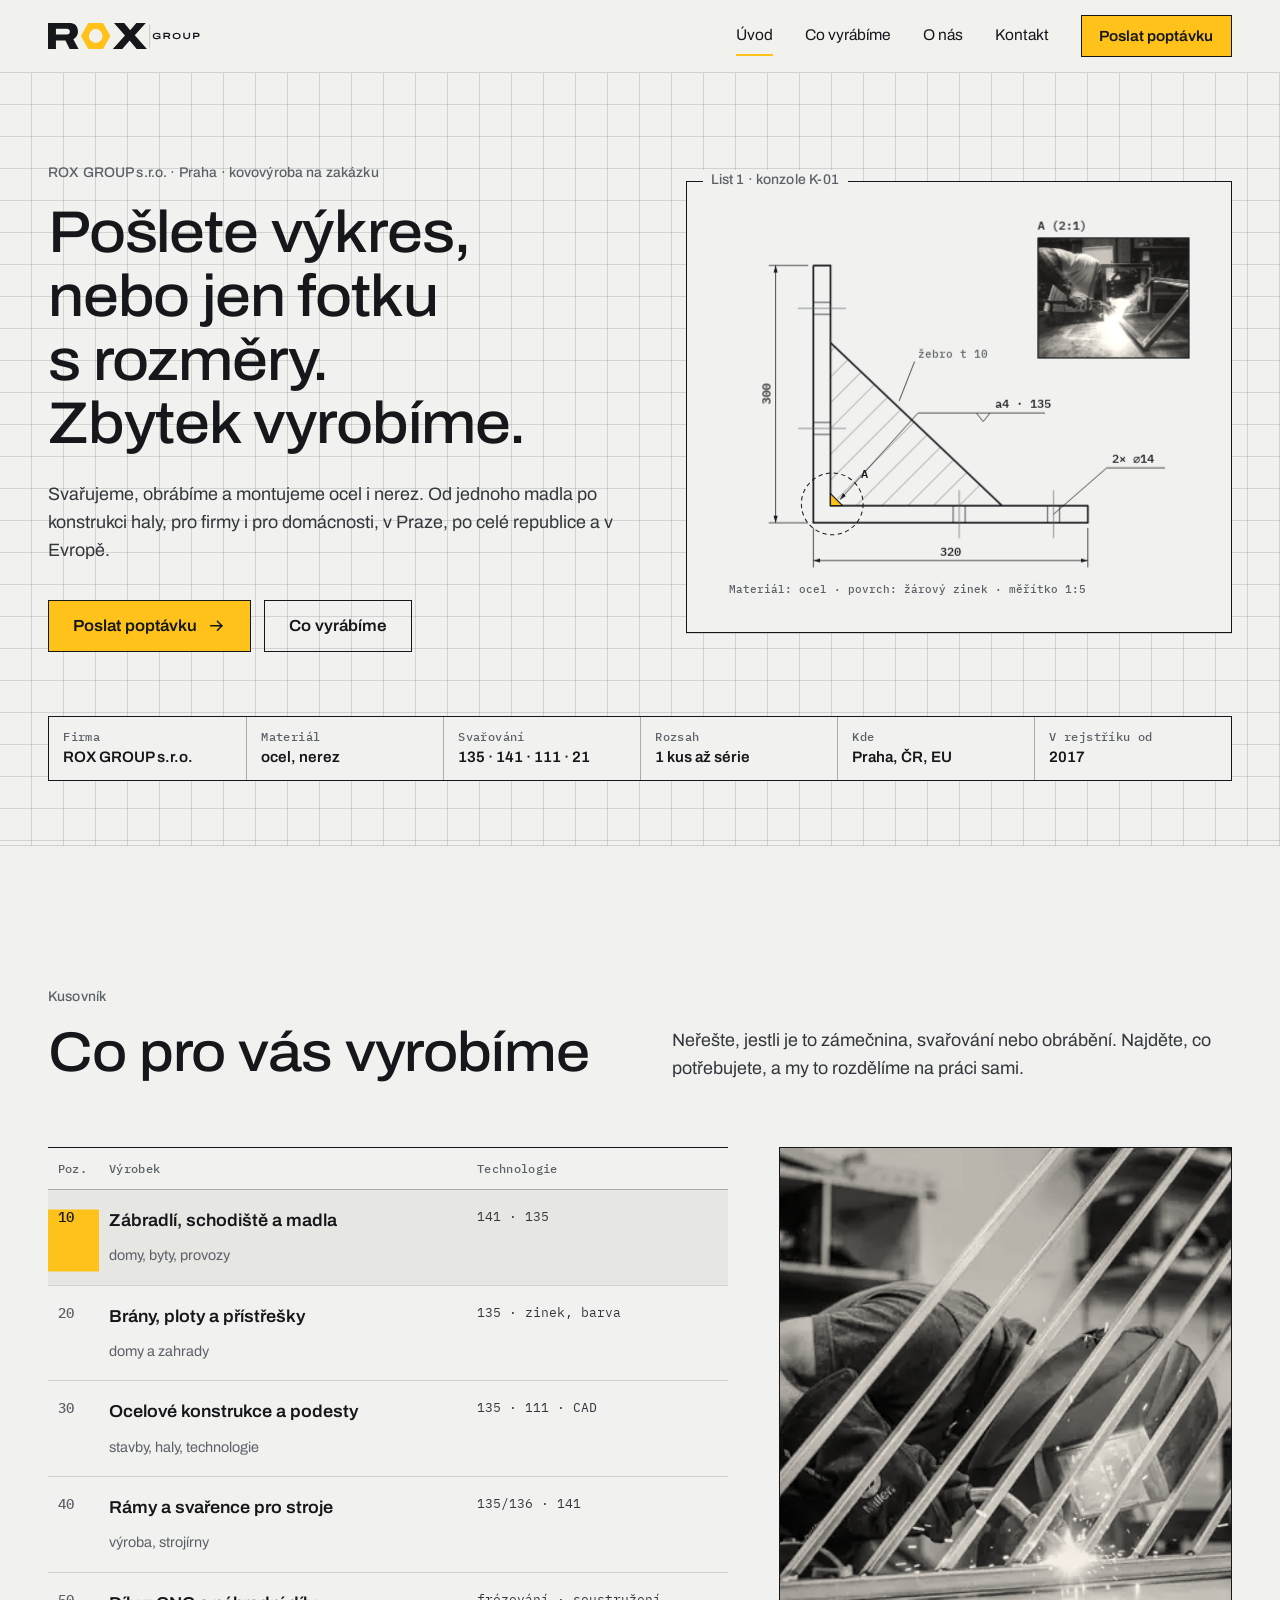
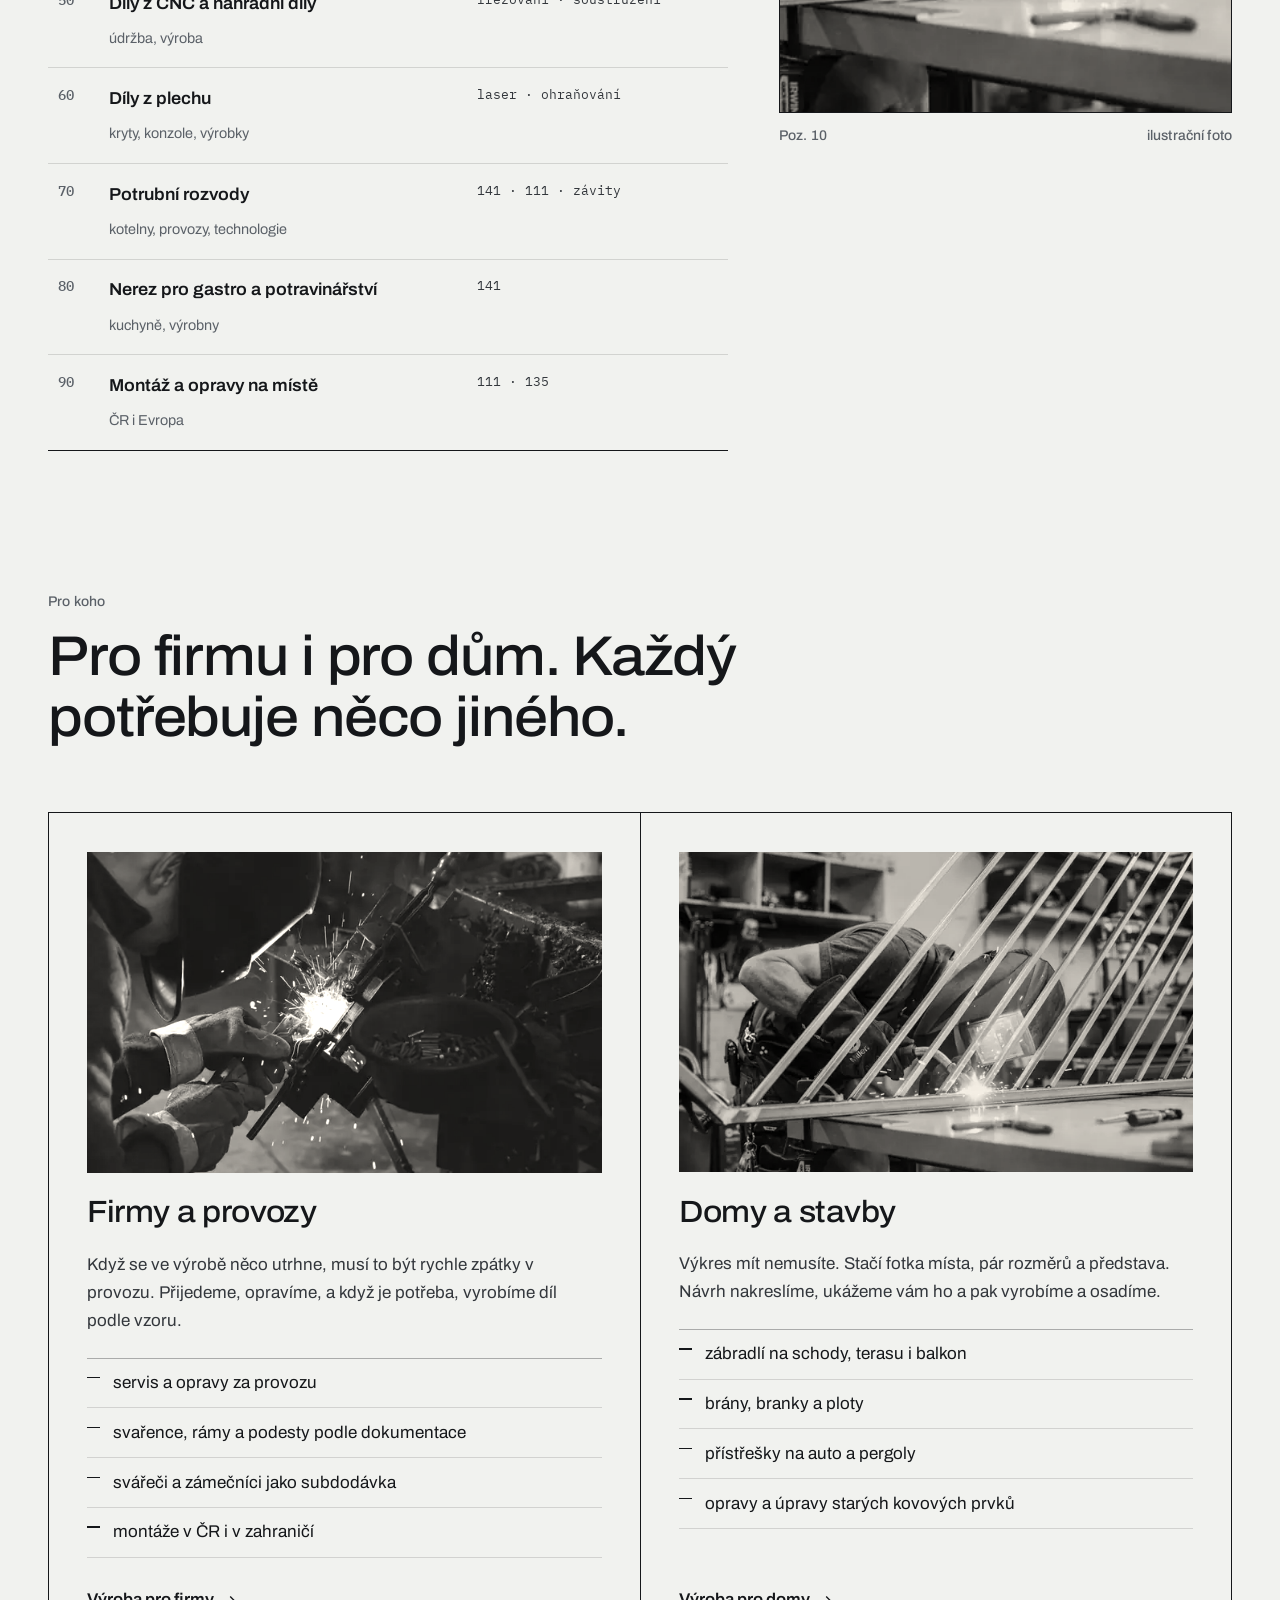
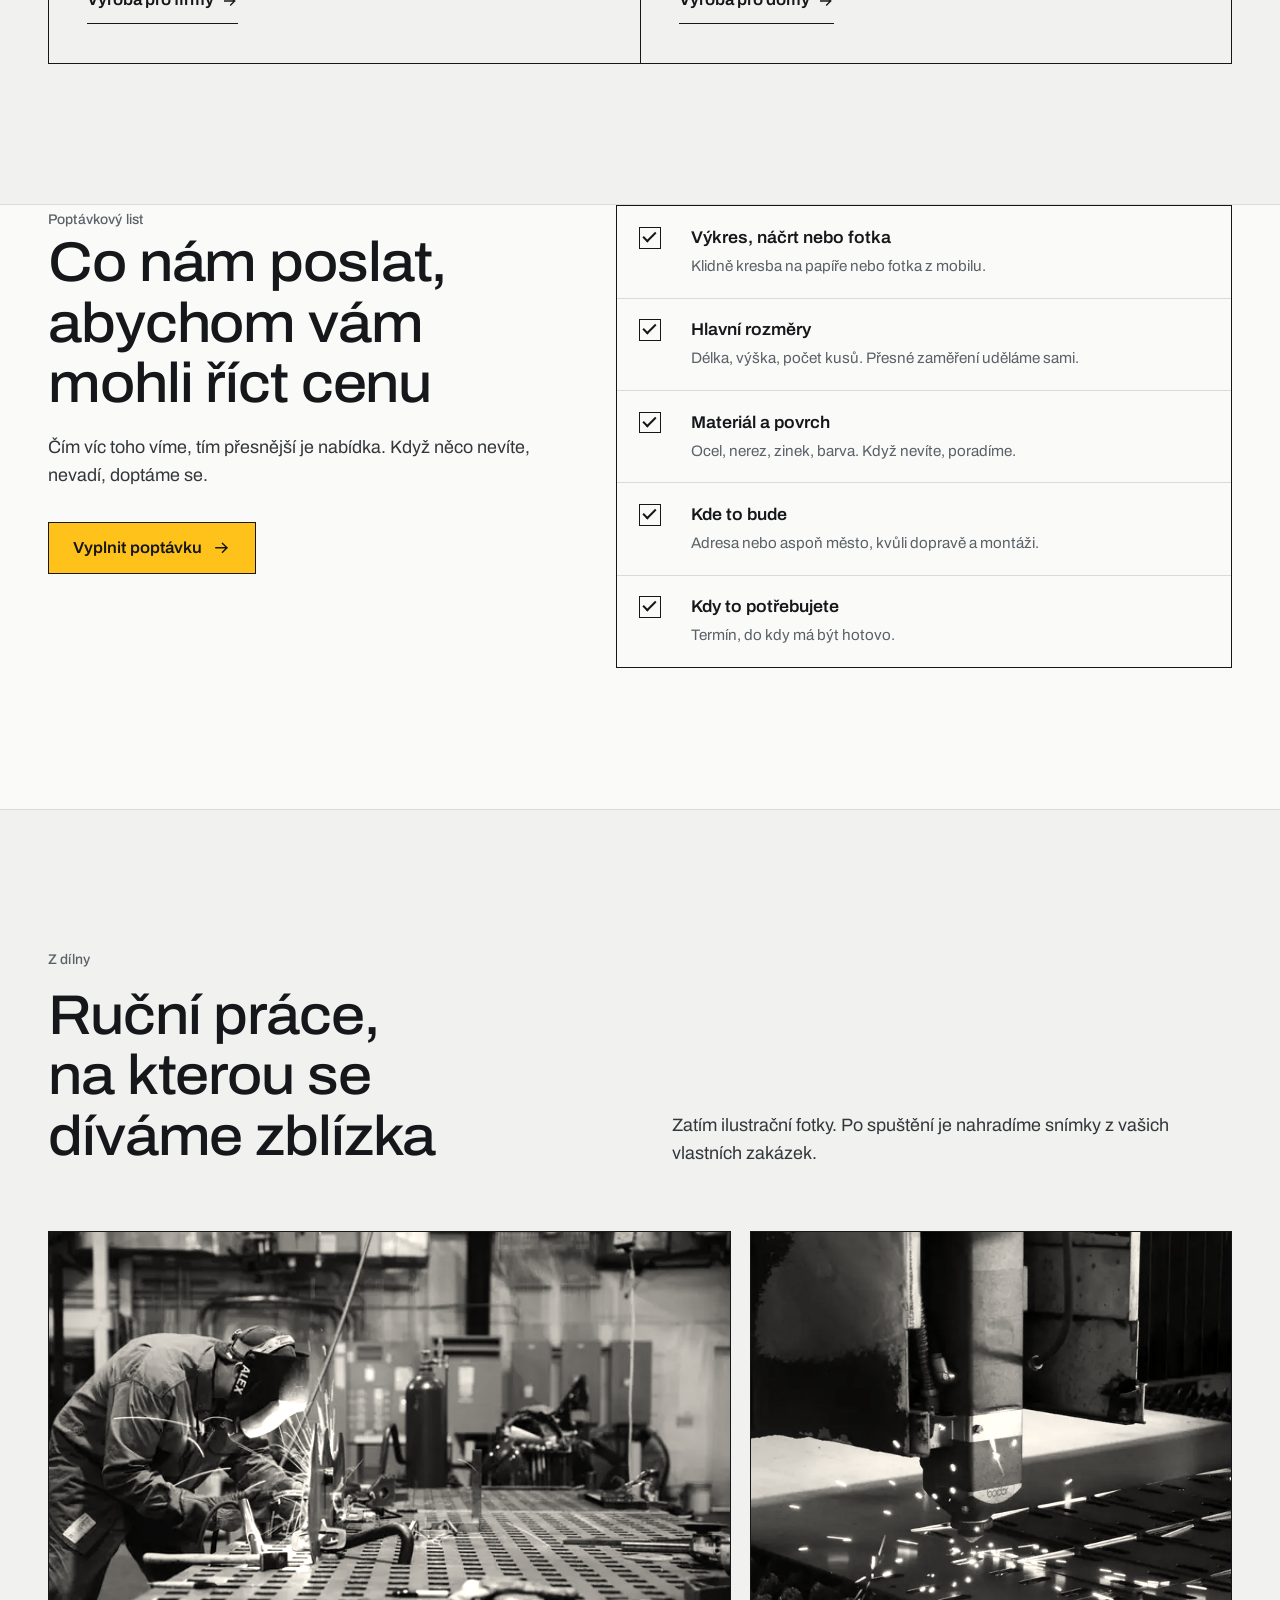
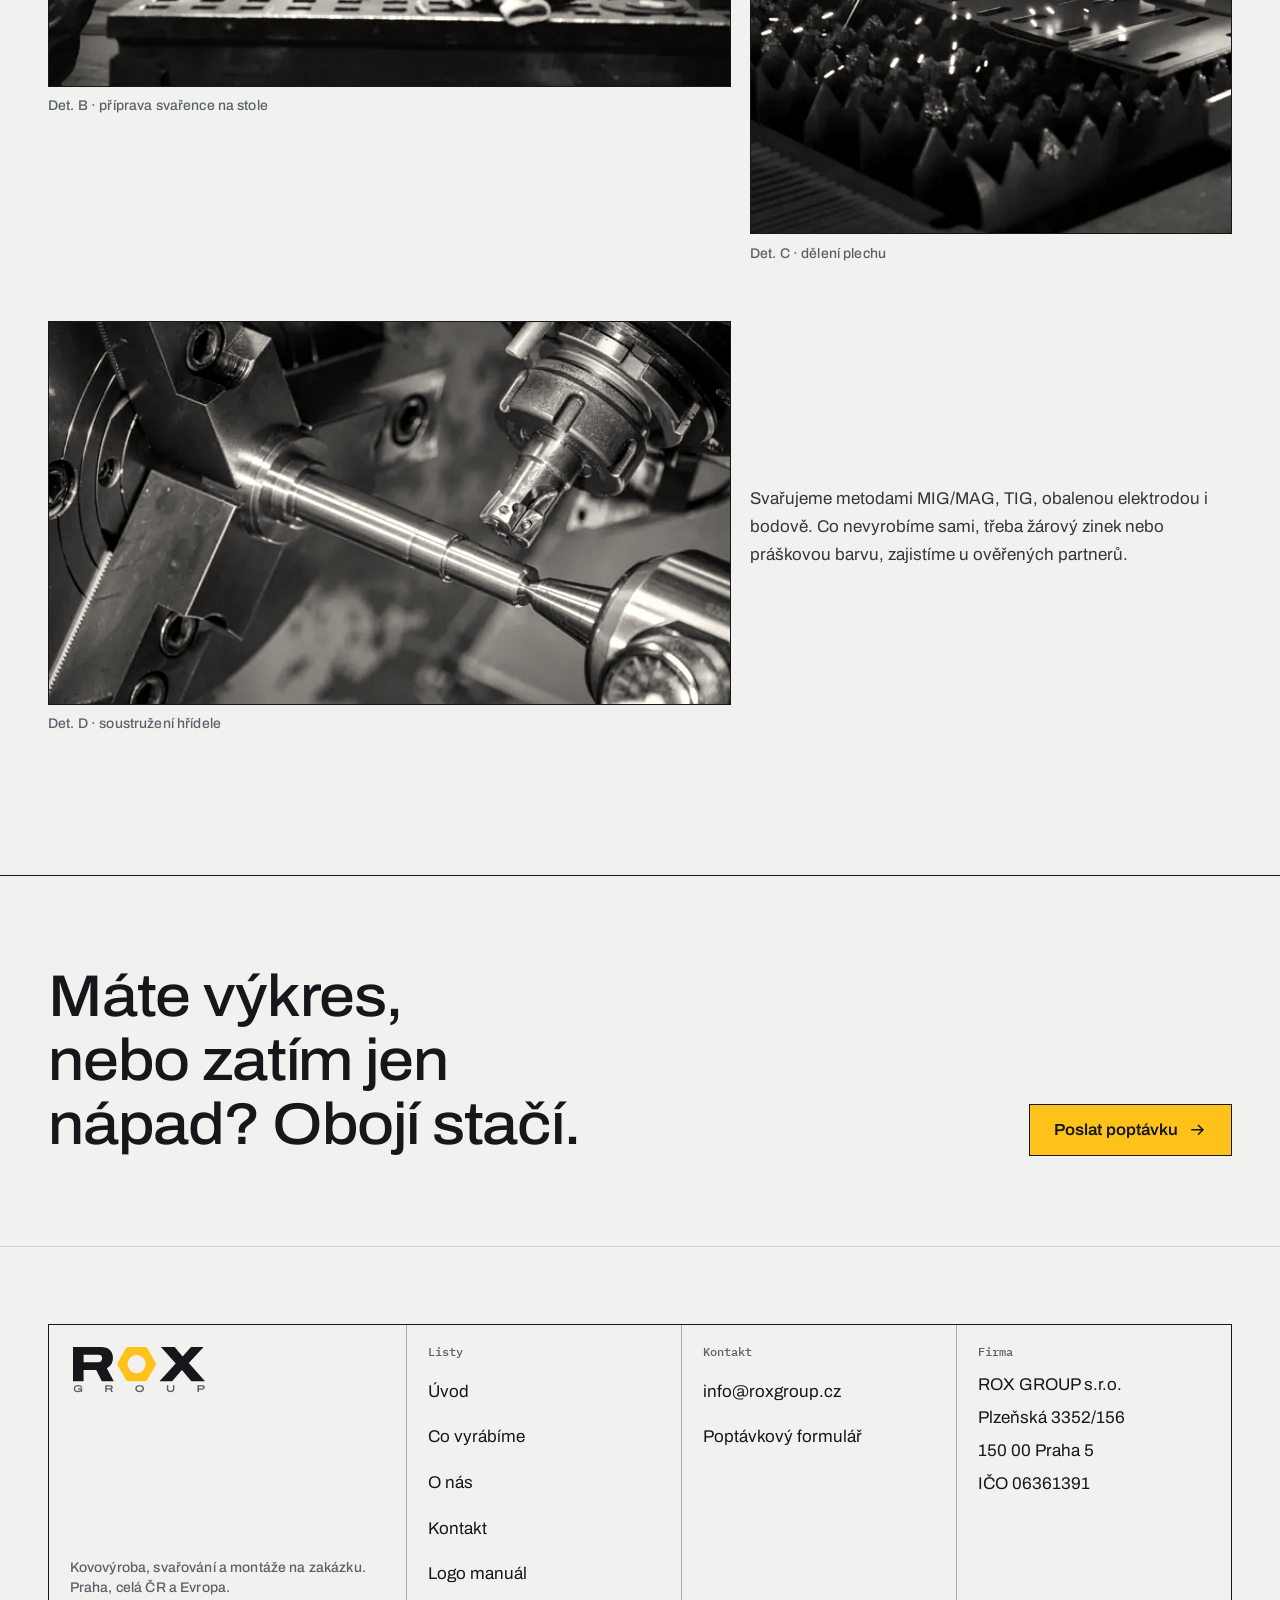
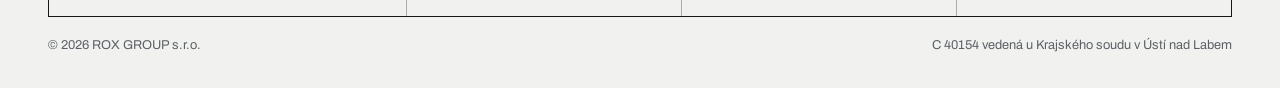
==== commit 0cd49463: "Review: detail A ve výkresu, jednotná gradace fotek, větší popisky" ====
--- a/index.html
+++ b/index.html
@@ -15,7 +15,7 @@
 <link rel="preconnect" href="https://fonts.googleapis.com">
 <link rel="preconnect" href="https://fonts.gstatic.com" crossorigin>
 <link href="https://fonts.googleapis.com/css2?family=Archivo:wdth,wght@100..125,400..800&family=IBM+Plex+Mono:wght@400;500;600&display=swap" rel="stylesheet">
-<link rel="stylesheet" href="assets/style.css?v=1a72aebc">
+<link rel="stylesheet" href="assets/style.css?v=32fbf7c2">
 <script type="application/ld+json">
 {"@context":"https://schema.org","@type":"LocalBusiness","name":"ROX GROUP s.r.o.","description":"Zámečnické a svařovací práce, ocelové konstrukce a CNC obrábění po celé ČR a Evropě.","email":"info@roxgroup.cz","taxID":"06361391","address":{"@type":"PostalAddress","streetAddress":"Plzeňská 3352/156","addressLocality":"Praha 5 – Smíchov","postalCode":"150 00","addressCountry":"CZ"},"foundingDate":"2017-09-01","areaServed":["CZ","EU"]}
 </script>
@@ -49,7 +49,7 @@
   <div class="wrap hero-grid">
     <div>
       <p class="tag">ROX GROUP s.r.o. · Praha · kovovýroba na zakázku</p>
-      <h1>Pošlete výkres, nebo jen fotku s&nbsp;rozměry. <span class="hl">Zbytek</span> vyrobíme.</h1>
+      <h1>Pošlete výkres, nebo jen fotku s&nbsp;rozměry. Zbytek vyrobíme.</h1>
       <p class="lead">Svařujeme, obrábíme a montujeme ocel i nerez. Od jednoho madla po konstrukci haly, pro firmy i pro domácnosti, v Praze, po celé republice a v Evropě.</p>
       <div class="hero-actions">
         <a href="kontakt/#poptavka" class="btn">Poslat poptávku <svg><use href="#i-arr"/></svg></a>
@@ -62,6 +62,7 @@
         <title id="dwg-t">Technický výkres ocelové konzole se žebrem, kótami 320 a 300 mm a koutovým svarem a4</title>
         <defs>
           <marker id="ar" viewBox="0 0 10 10" refX="10" refY="5" markerWidth="9" markerHeight="9" orient="auto-start-reverse"><path d="M0 2 10 5 0 8z" fill="#15171A"/></marker>
+          <clipPath id="detc"><rect x="372" y="28" width="176" height="140"/></clipPath>
           <clipPath id="gus"><path d="M130 150 L130 340 L330 340 Z"/></clipPath>
         </defs>
         <g class="hatch fade" style="--d:1.1s" clip-path="url(#gus)">
@@ -91,10 +92,13 @@
           <circle class="det" cx="132" cy="338" r="36"/>
           <text x="166" y="308">A</text>
         </g>
+        <g class="fade" style="--d:1.5s">
+          <text x="372" y="18">A (2:1)</text>
+          <image class="photo" href="assets/img/svarovani-tig-640.webp" x="372" y="28" width="176" height="140" preserveAspectRatio="xMidYMid slice" clip-path="url(#detc)"><title>Detail A: svařování rámu</title></image>
+          <rect class="ln" x="372" y="28" width="176" height="140" style="stroke-width:1.5"/>
+        </g>
         <text class="s fade" style="--d:1.5s" x="12" y="442">Materiál: ocel · povrch: žárový zinek · měřítko 1:5</text>
       </svg>
-      <figure class="det-photo"><img src="assets/img/svarovani-tig-1280.webp" srcset="assets/img/svarovani-tig-640.webp 640w, assets/img/svarovani-tig-1280.webp 1280w" sizes="(max-width: 900px) 100vw, 50vw" alt="Detail svařování ocelového rámu" width="1500" height="1200" fetchpriority="high"></figure>
-      <p class="det-cap tag">Detail A</p>
     </div>
   </div>
   <div class="wrap">
@@ -173,7 +177,7 @@
         <a href="sluzby/#ramy" class="link">Výroba pro firmy <svg><use href="#i-arr"/></svg></a>
       </article>
       <article class="path reveal">
-        <figure><img src="assets/img/konstrukce-strecha-1280.webp" srcset="assets/img/konstrukce-strecha-640.webp 640w, assets/img/konstrukce-strecha-1280.webp 1280w" sizes="(max-width: 900px) 100vw, 50vw" alt="Ocelová konstrukce zastřešení" width="1500" height="1071" loading="lazy"></figure>
+        <figure><img src="assets/img/zamecnictvi-zabradli-1280.webp" srcset="assets/img/zamecnictvi-zabradli-640.webp 640w, assets/img/zamecnictvi-zabradli-1280.webp 1280w" sizes="(max-width: 900px) 100vw, 50vw" alt="Výroba ocelového zábradlí" width="1500" height="1000" loading="lazy"></figure>
         <h3>Domy a stavby</h3>
         <p>Výkres mít nemusíte. Stačí fotka místa, pár rozměrů a představa. Návrh nakreslíme, ukážeme vám ho a pak vyrobíme a osadíme.</p>
         <ul>
--- a/assets/style.css
+++ b/assets/style.css
@@ -41,7 +41,10 @@
 .sec--white + .sec { padding-top: var(--sec); }
 
 /* typografie */
-.tag { font: 500 0.75rem/1.4 var(--mono); letter-spacing: 0.04em; color: var(--steel); }
+.tag { font: 500 0.875rem/1.4 var(--sans); letter-spacing: 0.01em; color: var(--steel); }
+.mono { font-family: var(--mono); font-size: 0.8rem; }
+/* fotky ve společné teplé černobílé gradaci, jako fotodokumentace k výkresu */
+.path img, .shop img, .bom-view img, .bom-table img, .group img, .about-media img, .drawing .photo { filter: grayscale(1) sepia(0.16) contrast(1.06) brightness(1.03); }
 .h2 { font-size: clamp(2rem, 4.4vw, 3.5rem); }
 .lead { font-size: clamp(1.08rem, 1.4vw, 1.25rem); line-height: 1.55; color: #33373C; max-width: 36rem; }
 .hl { background: linear-gradient(transparent 58%, var(--yel) 58%, var(--yel) 92%, transparent 92%); padding: 0 0.08em; }
@@ -91,18 +94,14 @@
 .drawing .axis { fill: none; stroke: var(--steel); stroke-width: 0.8; stroke-dasharray: 10 3 2 3; }
 .drawing .hatch { stroke: var(--steel); stroke-width: 0.7; }
 .drawing .weld { fill: var(--yel); stroke: currentColor; stroke-width: 1.2; }
-.drawing text { font: 500 13px var(--mono); fill: currentColor; }
-.drawing text.s { font-size: 11px; fill: var(--steel); }
+.drawing text { font: 500 14px var(--mono); fill: currentColor; }
+.drawing text.s { font-size: 12.5px; fill: var(--steel); }
 .drawing .det { fill: none; stroke: currentColor; stroke-width: 1.2; stroke-dasharray: 5 4; }
-.det-photo { position: absolute; right: -1rem; top: 9%; width: 30%; aspect-ratio: 1; border-radius: 50%; overflow: hidden; border: 1.5px solid var(--ink); background: var(--paper-2); box-shadow: 0 0 0 6px var(--paper); }
-.det-photo img { width: 100%; height: 100%; object-fit: cover; }
-.det-cap { position: absolute; right: -1rem; top: calc(9% + 0.5rem); width: 30%; aspect-ratio: 1 / 1.22; display: flex; align-items: flex-end; justify-content: center; pointer-events: none; }
 
 @media (prefers-reduced-motion: no-preference) {
   .js .drawing .draw { stroke-dasharray: 1; stroke-dashoffset: 1; animation: draw 1.6s cubic-bezier(.6,.05,.3,1) forwards; animation-delay: var(--d, 0s); }
   .js .drawing .fade { opacity: 0; animation: fade 0.6s ease forwards; animation-delay: var(--d, 1.2s); }
-  .js .det-photo { opacity: 0; transform: scale(0.85); animation: pop 0.7s cubic-bezier(.2,.8,.2,1) 1.5s forwards; }
-}
+  .js }
 @keyframes draw { to { stroke-dashoffset: 0; } }
 @keyframes fade { to { opacity: 1; } }
 @keyframes pop { to { opacity: 1; transform: none; } }
@@ -111,7 +110,7 @@
 .stamp { display: grid; grid-template-columns: repeat(6, minmax(0, 1fr)); border: 1.5px solid var(--ink); background: var(--paper); }
 .stamp > div { padding: 0.75rem 0.9rem; border-left: 1px solid var(--line-2); min-width: 0; }
 .stamp > div:first-child { border-left: 0; }
-.stamp dt, .stamp .k { display: block; font: 500 0.68rem/1.3 var(--mono); color: var(--steel); letter-spacing: 0.03em; margin-bottom: 0.25rem; }
+.stamp dt, .stamp .k { display: block; font: 500 0.75rem/1.3 var(--mono); color: var(--steel); letter-spacing: 0.03em; margin-bottom: 0.25rem; }
 .stamp dd, .stamp .v { font-weight: 600; font-size: 0.95rem; line-height: 1.3; }
 .stamp--4 { grid-template-columns: repeat(4, minmax(0, 1fr)); }
 .hero .stamp { margin-bottom: clamp(2.5rem, 5vw, 4rem); }
@@ -119,7 +118,7 @@
 /* kusovník */
 .bom { display: grid; grid-template-columns: minmax(0, 1.5fr) minmax(0, 1fr); gap: clamp(2rem, 4vw, 4rem); align-items: start; }
 .bom-table { width: 100%; border-collapse: collapse; border-top: 1.5px solid var(--ink); border-bottom: 1.5px solid var(--ink); }
-.bom-table th { text-align: left; font: 500 0.7rem/1.3 var(--mono); color: var(--steel); letter-spacing: 0.03em; padding: 0.8rem 0.6rem; border-bottom: 1px solid var(--line-2); }
+.bom-table th { text-align: left; font: 500 0.75rem/1.3 var(--mono); color: var(--steel); letter-spacing: 0.03em; padding: 0.8rem 0.6rem; border-bottom: 1px solid var(--line-2); }
 .bom-table td { padding: 1.05rem 0.6rem; border-bottom: 1px solid var(--line); vertical-align: top; }
 .bom-table tr:last-child td { border-bottom: 0; }
 .bom-table .poz { font: 500 0.85rem/1.5 var(--mono); color: var(--steel); width: 3.2rem; }
@@ -207,7 +206,7 @@
 /* tabulka metod */
 .methods { width: 100%; border-collapse: collapse; border-top: 1.5px solid var(--ink); border-bottom: 1.5px solid var(--ink); background: var(--white); }
 .methods th, .methods td { text-align: left; padding: 1rem; border-bottom: 1px solid var(--line); vertical-align: top; }
-.methods th { font: 500 0.7rem/1.3 var(--mono); color: var(--steel); letter-spacing: 0.03em; }
+.methods th { font: 500 0.75rem/1.3 var(--mono); color: var(--steel); letter-spacing: 0.03em; }
 .methods td:first-child { font: 600 1.25rem/1.2 var(--mono); width: 7rem; }
 .methods td:nth-child(2) { font-weight: 600; width: 14rem; }
 .methods td:last-child { color: #33373C; }
@@ -222,7 +221,7 @@
 .about-media img { width: 100%; height: 100%; object-fit: cover; }
 .route { width: 100%; border-collapse: collapse; border: 1.5px solid var(--ink); background: var(--white); }
 .route th, .route td { text-align: left; padding: 1.1rem 1.2rem; border-bottom: 1px solid var(--line); vertical-align: top; }
-.route th { font: 500 0.7rem/1.3 var(--mono); color: var(--steel); background: var(--paper); border-bottom: 1px solid var(--line-2); }
+.route th { font: 500 0.75rem/1.3 var(--mono); color: var(--steel); background: var(--paper); border-bottom: 1px solid var(--line-2); }
 .route td:first-child { font: 600 1rem/1.4 var(--mono); width: 5.5rem; }
 .route td:nth-child(2) { font-weight: 600; font-stretch: 104%; width: 30%; }
 .route td:last-child { color: #33373C; }
@@ -242,7 +241,7 @@
 .f { display: block; padding: 0.8rem 1.4rem 1rem; border-bottom: 1px solid var(--line); }
 .f:nth-child(odd):not(.f--wide) { border-right: 1px solid var(--line); }
 .f--wide { grid-column: 1 / -1; }
-.f span { display: block; font: 500 0.72rem/1.4 var(--mono); color: var(--steel); margin-bottom: 0.35rem; }
+.f span { display: block; font: 500 0.8rem/1.4 var(--sans); color: var(--steel); margin-bottom: 0.35rem; }
 .f input, .f select, .f textarea { width: 100%; border: 0; border-bottom: 1.5px solid var(--line-2); background: transparent; padding: 0.4rem 0; font: 400 1rem/1.5 var(--sans); color: var(--ink); border-radius: 0; min-height: 2.6rem; }
 .f textarea { resize: vertical; }
 .f input:focus, .f select:focus, .f textarea:focus { outline: none; border-color: var(--ink); box-shadow: 0 2px 0 var(--yel); }
@@ -267,13 +266,13 @@
 .title-block > div { padding: 1.2rem 1.3rem; border-left: 1px solid var(--line-2); min-width: 0; }
 .title-block > div:first-child { border-left: 0; display: flex; flex-direction: column; justify-content: space-between; gap: 1.2rem; }
 .title-block img { height: 3.2rem; width: auto; }
-.title-block .k { display: block; font: 500 0.7rem/1.3 var(--mono); color: var(--steel); margin-bottom: 0.6rem; }
+.title-block .k { display: block; font: 500 0.75rem/1.3 var(--mono); color: var(--steel); margin-bottom: 0.6rem; }
 .title-block li { padding: 0.15rem 0; }
 .title-block li a { display: inline-block; padding: 0.55rem 0; }
 .title-block li:has(a) { padding: 0; }
 .title-block a { text-decoration: none; }
 .title-block a:hover { text-decoration: underline; }
-.footer-bottom { display: flex; justify-content: space-between; flex-wrap: wrap; gap: 1rem; margin-top: 1.2rem; font: 400 0.78rem/1.5 var(--mono); color: var(--steel); }
+.footer-bottom { display: flex; justify-content: space-between; flex-wrap: wrap; gap: 1rem; margin-top: 1.2rem; font: 400 0.8rem/1.5 var(--sans); color: var(--steel); }
 
 /* logo manuál */
 .brand-grid { display: grid; grid-template-columns: repeat(2, minmax(0, 1fr)); gap: 0.75rem; }
@@ -373,8 +372,6 @@
   .stamp > div:nth-child(n) { border-left: 1px solid var(--line-2); border-top: 1px solid var(--line-2); }
   .stamp > div:nth-child(odd) { border-left: 0; }
   .stamp > div:nth-child(-n+2) { border-top: 0; }
-  .det-photo, .det-cap { width: 30%; right: -0.5rem; top: 6%; }
-  .det-cap { top: calc(6% + 0.4rem); }
   .shop .b div { aspect-ratio: 4 / 3; }
   .hero-actions .btn { flex: 1 1 100%; justify-content: center; }
   .shop .b, .shop .note { grid-column: 1 / -1; }
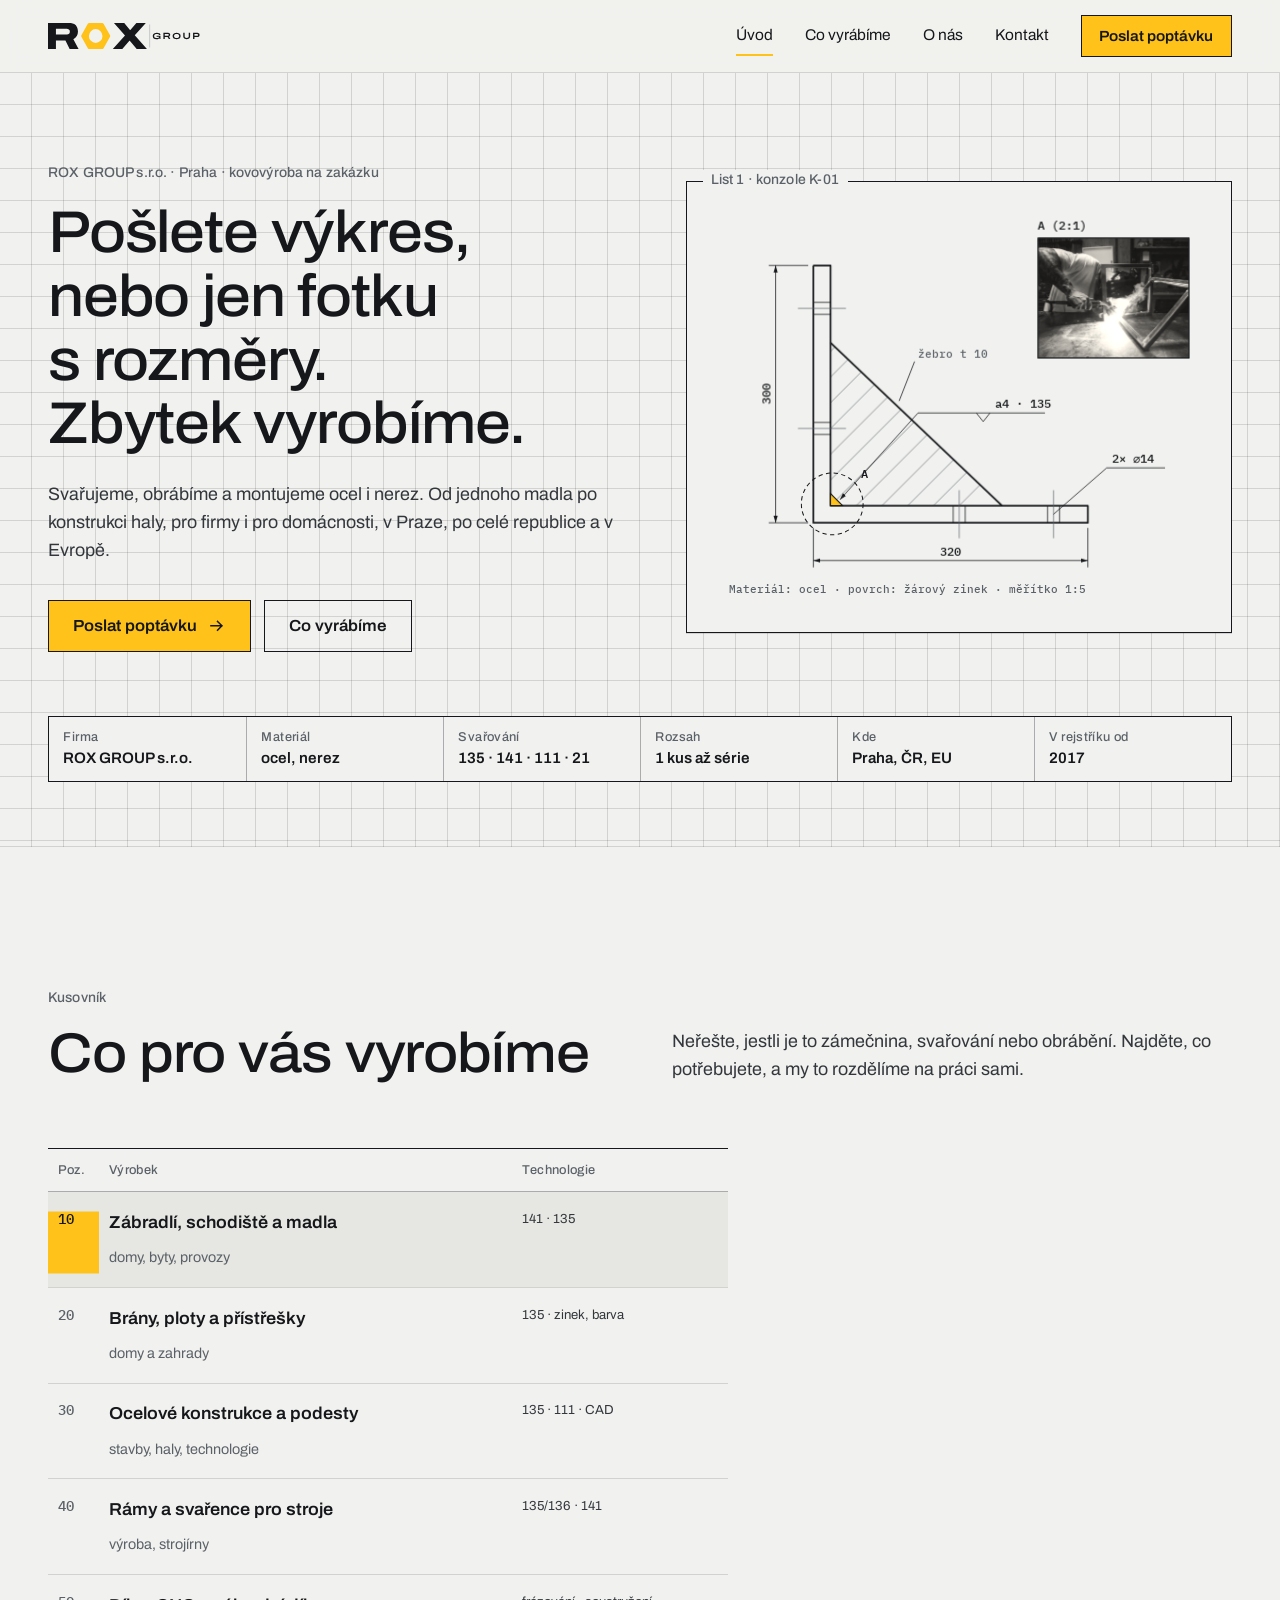
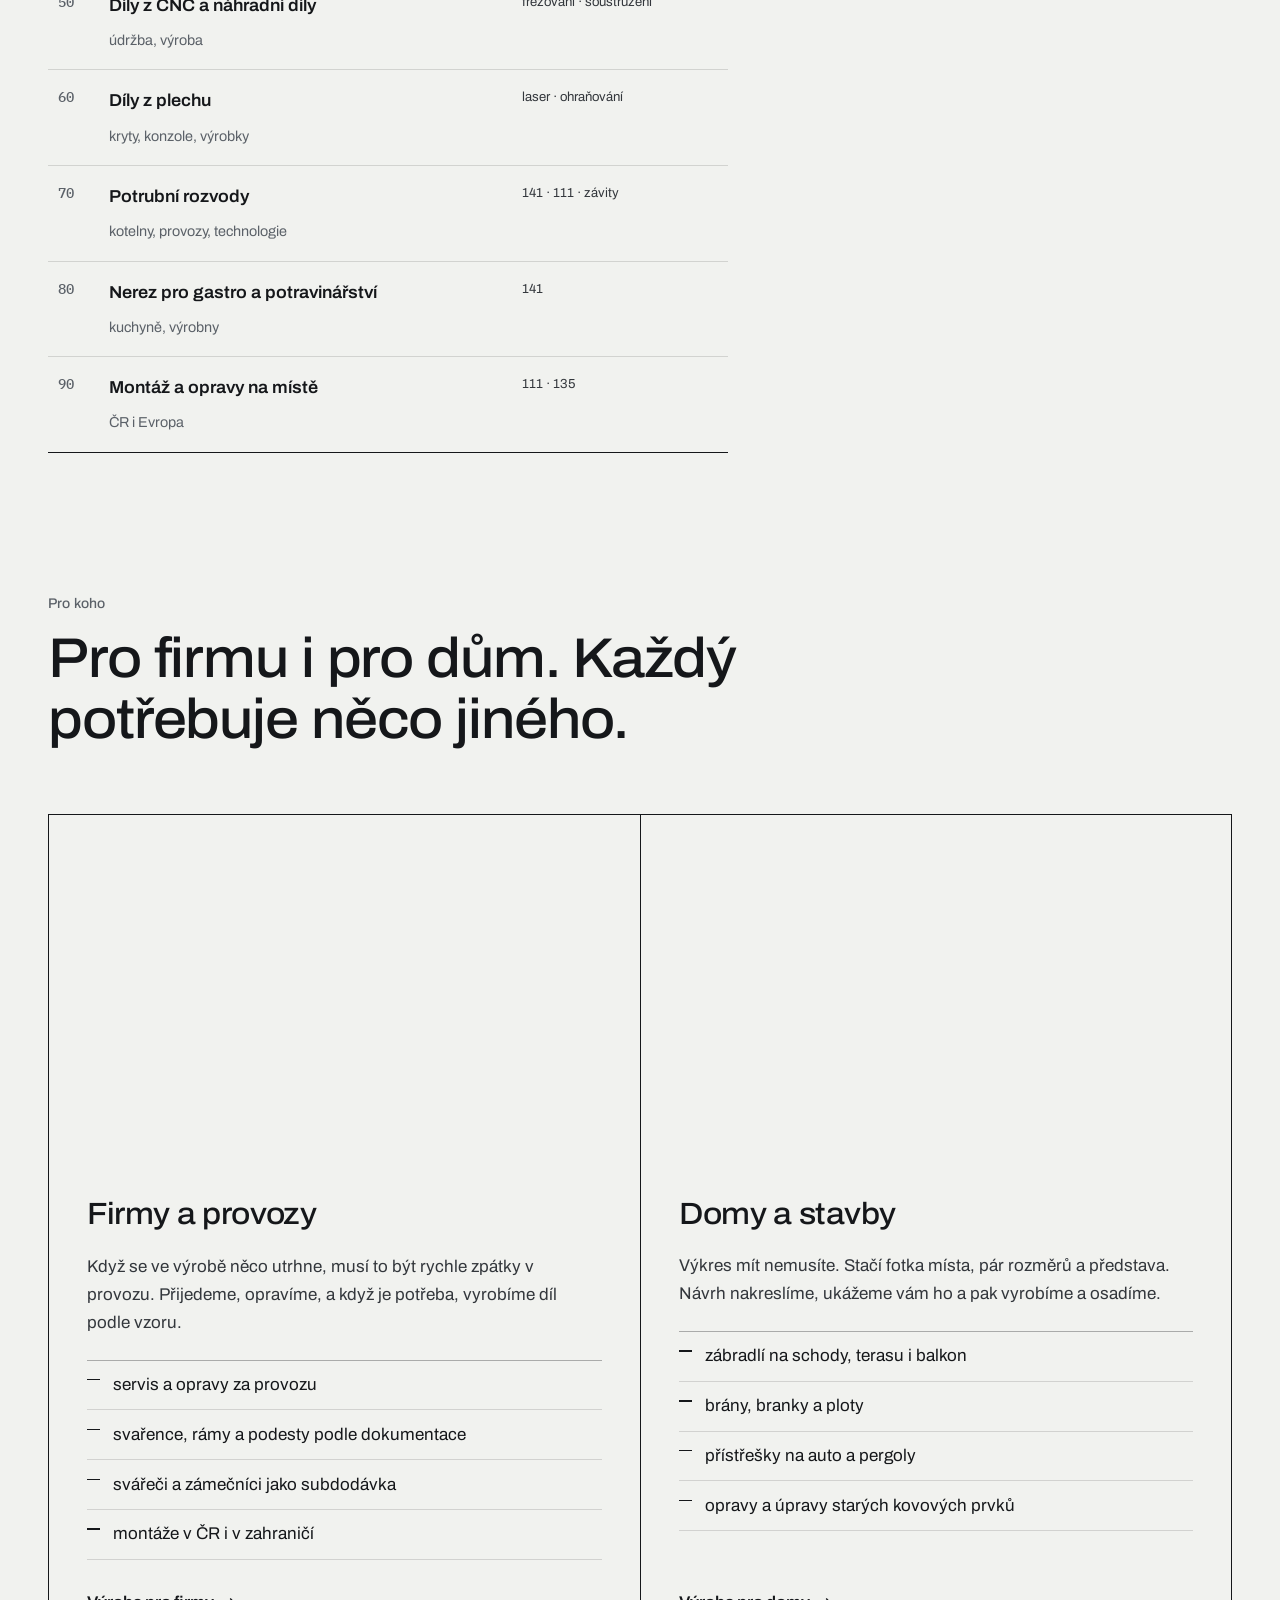
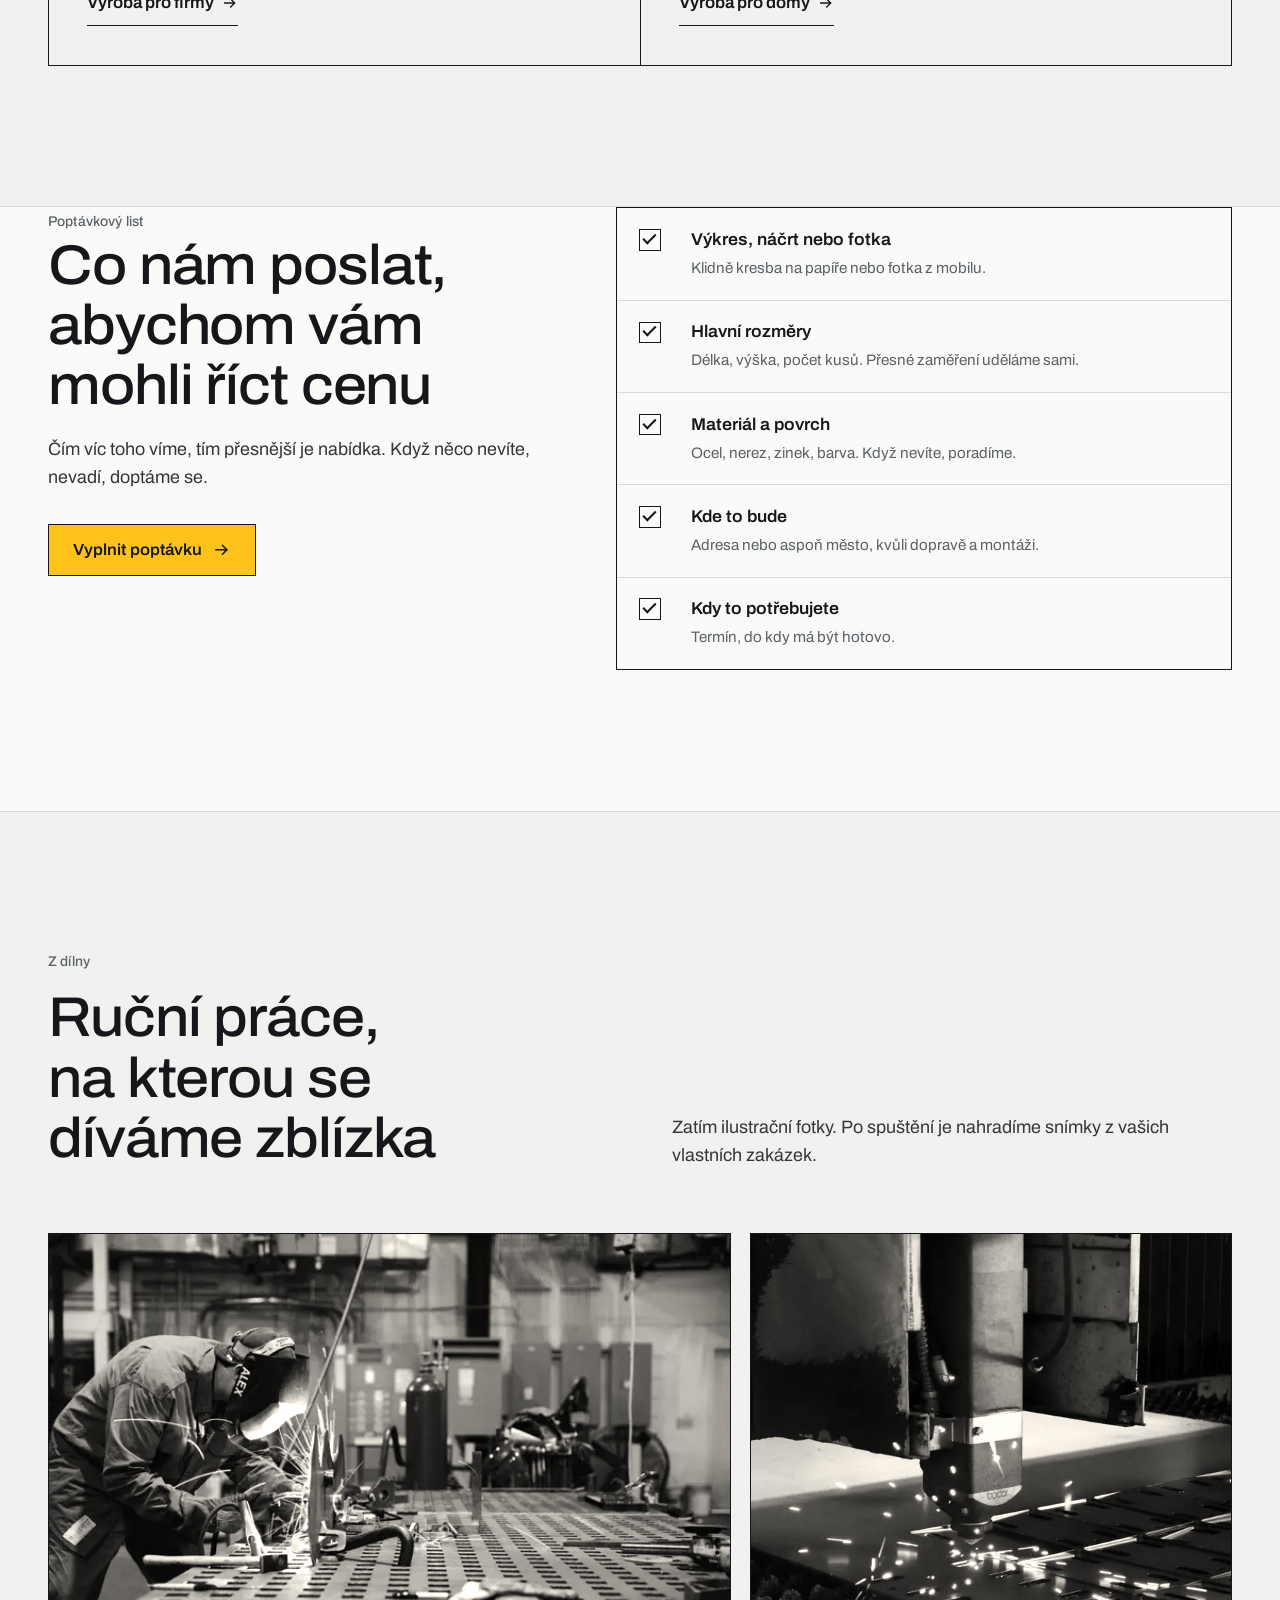
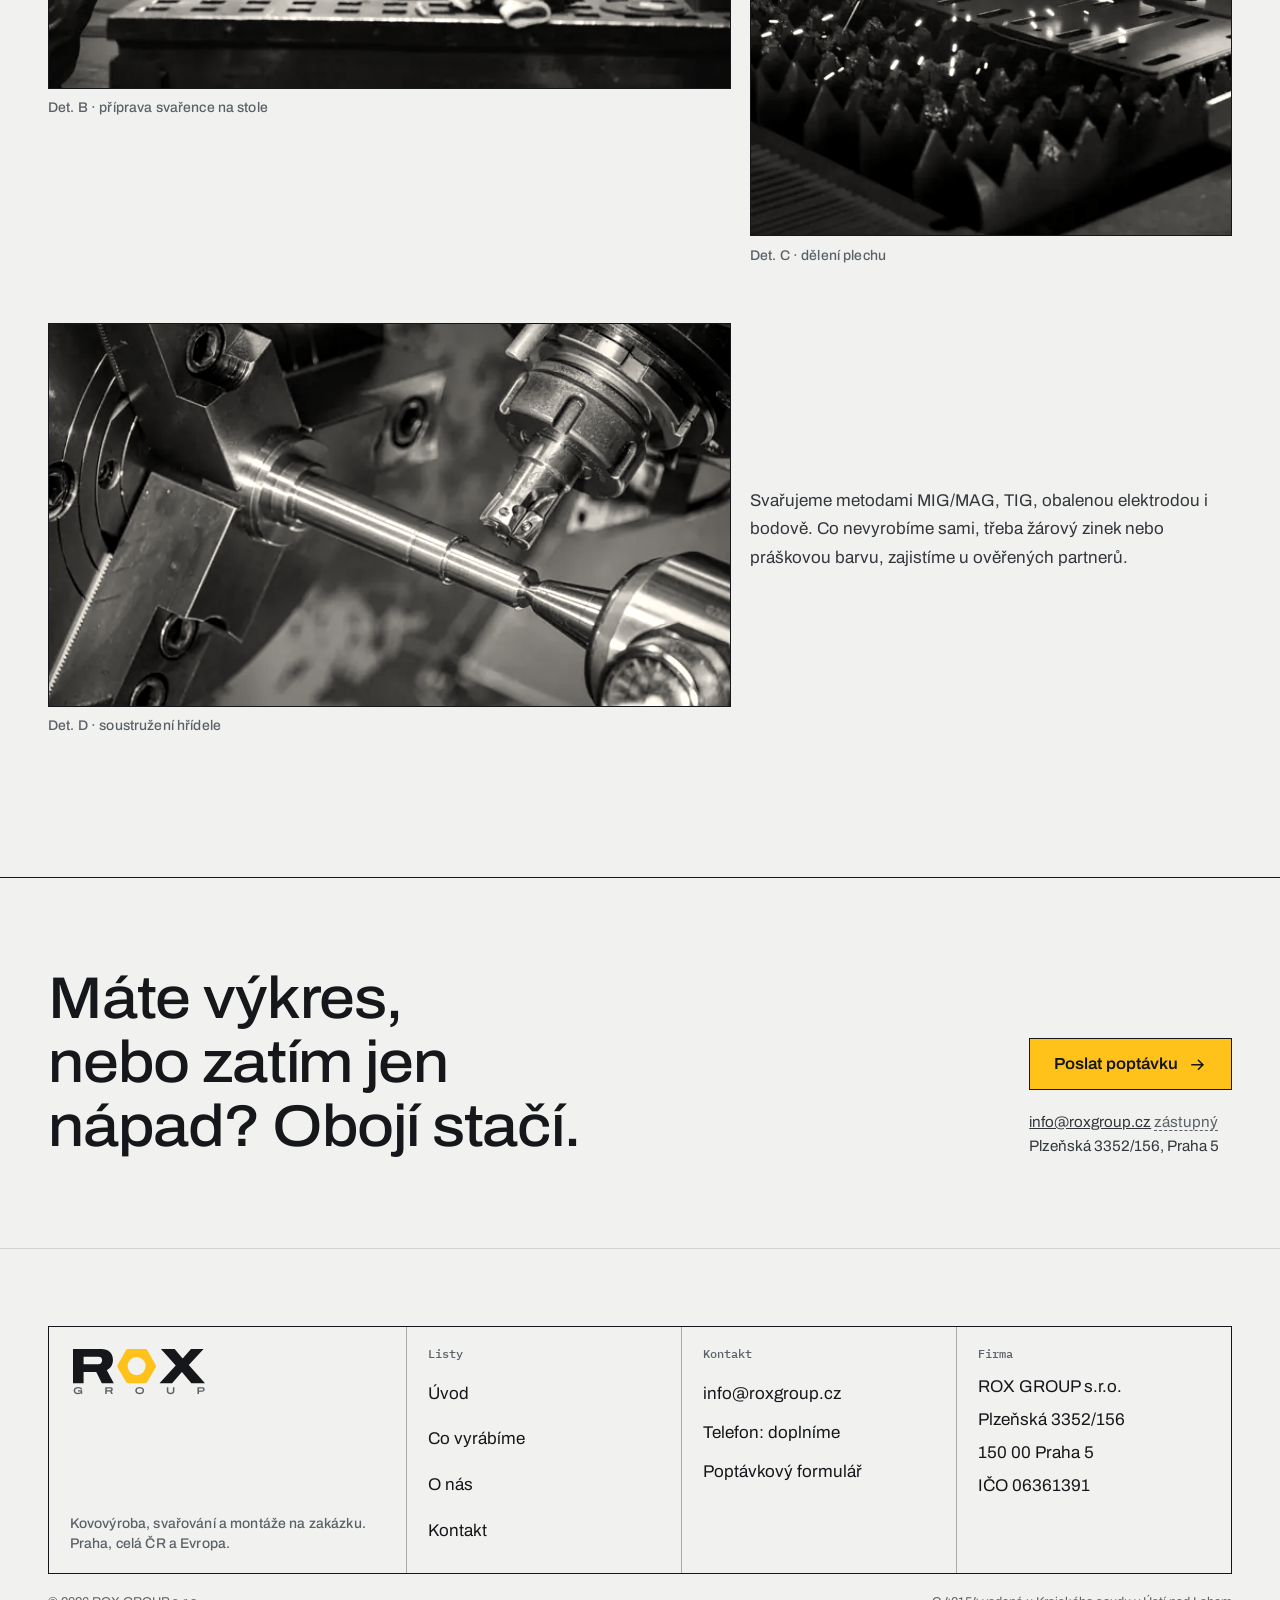
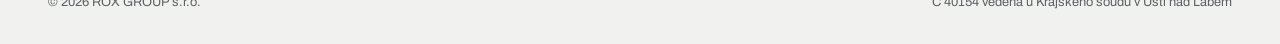
==== commit 615d6139: "Unikátní fotky v kusovníku, kontakt v závěru a patičce, čitelnější popisky" ====
--- a/index.html
+++ b/index.html
@@ -15,7 +15,7 @@
 <link rel="preconnect" href="https://fonts.googleapis.com">
 <link rel="preconnect" href="https://fonts.gstatic.com" crossorigin>
 <link href="https://fonts.googleapis.com/css2?family=Archivo:wdth,wght@100..125,400..800&family=IBM+Plex+Mono:wght@400;500;600&display=swap" rel="stylesheet">
-<link rel="stylesheet" href="assets/style.css?v=32fbf7c2">
+<link rel="stylesheet" href="assets/style.css?v=b91e6d57">
 <script type="application/ld+json">
 {"@context":"https://schema.org","@type":"LocalBusiness","name":"ROX GROUP s.r.o.","description":"Zámečnické a svařovací práce, ocelové konstrukce a CNC obrábění po celé ČR a Evropě.","email":"info@roxgroup.cz","taxID":"06361391","address":{"@type":"PostalAddress","streetAddress":"Plzeňská 3352/156","addressLocality":"Praha 5 – Smíchov","postalCode":"150 00","addressCountry":"CZ"},"foundingDate":"2017-09-01","areaServed":["CZ","EU"]}
 </script>
@@ -127,12 +127,12 @@
         <thead><tr><th class="thumb"></th><th>Poz.</th><th>Výrobek</th><th>Technologie</th></tr></thead>
         <tbody>
           <tr data-img="0"><td class="thumb"><img src="assets/img/zamecnictvi-zabradli-1280.webp" srcset="assets/img/zamecnictvi-zabradli-640.webp 640w, assets/img/zamecnictvi-zabradli-1280.webp 1280w" sizes="(max-width: 900px) 100vw, 50vw" alt="" width="1500" height="1000" loading="lazy"></td><td class="poz">10</td><td class="co"><a href="sluzby/#zabradli">Zábradlí, schodiště a madla</a><small class="kdo">domy, byty, provozy</small></td><td class="tech">141 · 135</td></tr>
-          <tr data-img="1"><td class="thumb"><img src="assets/img/konstrukce-strecha-1280.webp" srcset="assets/img/konstrukce-strecha-640.webp 640w, assets/img/konstrukce-strecha-1280.webp 1280w" sizes="(max-width: 900px) 100vw, 50vw" alt="" width="1500" height="1071" loading="lazy"></td><td class="poz">20</td><td class="co"><a href="sluzby/#brany">Brány, ploty a přístřešky</a><small class="kdo">domy a zahrady</small></td><td class="tech">135 · zinek, barva</td></tr>
+          <tr data-img="1"><td class="thumb"><img src="assets/img/svarovani-tig-1280.webp" srcset="assets/img/svarovani-tig-640.webp 640w, assets/img/svarovani-tig-1280.webp 1280w" sizes="(max-width: 900px) 100vw, 50vw" alt="" width="1500" height="1200" loading="lazy"></td><td class="poz">20</td><td class="co"><a href="sluzby/#brany">Brány, ploty a přístřešky</a><small class="kdo">domy a zahrady</small></td><td class="tech">135 · zinek, barva</td></tr>
           <tr data-img="2"><td class="thumb"><img src="assets/img/ocelova-konstrukce-1280.webp" srcset="assets/img/ocelova-konstrukce-640.webp 640w, assets/img/ocelova-konstrukce-1280.webp 1280w" sizes="(max-width: 900px) 100vw, 50vw" alt="" width="1414" height="1500" loading="lazy"></td><td class="poz">30</td><td class="co"><a href="sluzby/#konstrukce">Ocelové konstrukce a podesty</a><small class="kdo">stavby, haly, technologie</small></td><td class="tech">135 · 111 · CAD</td></tr>
           <tr data-img="3"><td class="thumb"><img src="assets/img/montaz-ram-1280.webp" srcset="assets/img/montaz-ram-640.webp 640w, assets/img/montaz-ram-1280.webp 1280w" sizes="(max-width: 900px) 100vw, 50vw" alt="" width="1500" height="1200" loading="lazy"></td><td class="poz">40</td><td class="co"><a href="sluzby/#ramy">Rámy a svařence pro stroje</a><small class="kdo">výroba, strojírny</small></td><td class="tech">135/136 · 141</td></tr>
           <tr data-img="4"><td class="thumb"><img src="assets/img/cnc-frezovani-1280.webp" srcset="assets/img/cnc-frezovani-640.webp 640w, assets/img/cnc-frezovani-1280.webp 1280w" sizes="(max-width: 900px) 100vw, 50vw" alt="" width="1500" height="1000" loading="lazy"></td><td class="poz">50</td><td class="co"><a href="sluzby/#cnc">Díly z CNC a náhradní díly</a><small class="kdo">údržba, výroba</small></td><td class="tech">frézování · soustružení</td></tr>
           <tr data-img="5"><td class="thumb"><img src="assets/img/ohranovani-1280.webp" srcset="assets/img/ohranovani-640.webp 640w, assets/img/ohranovani-1280.webp 1280w" sizes="(max-width: 900px) 100vw, 50vw" alt="" width="1000" height="1500" loading="lazy"></td><td class="poz">60</td><td class="co"><a href="sluzby/#plech">Díly z plechu</a><small class="kdo">kryty, konzole, výrobky</small></td><td class="tech">laser · ohraňování</td></tr>
-          <tr data-img="6"><td class="thumb"><img src="assets/img/potrubi-1280.webp" srcset="assets/img/potrubi-640.webp 640w, assets/img/potrubi-1280.webp 1280w" sizes="(max-width: 900px) 100vw, 50vw" alt="" width="1125" height="1500" loading="lazy"></td><td class="poz">70</td><td class="co"><a href="sluzby/#potrubi">Potrubní rozvody</a><small class="kdo">kotelny, provozy, technologie</small></td><td class="tech">141 · 111 · závity</td></tr>
+          <tr data-img="6"><td class="thumb"><img src="assets/img/rezani-trubky-1280.webp" srcset="assets/img/rezani-trubky-640.webp 640w, assets/img/rezani-trubky-1280.webp 1280w" sizes="(max-width: 900px) 100vw, 50vw" alt="" width="1125" height="1500" loading="lazy"></td><td class="poz">70</td><td class="co"><a href="sluzby/#potrubi">Potrubní rozvody</a><small class="kdo">kotelny, provozy, technologie</small></td><td class="tech">141 · 111 · závity</td></tr>
           <tr data-img="7"><td class="thumb"><img src="assets/img/nerez-trubky-1280.webp" srcset="assets/img/nerez-trubky-640.webp 640w, assets/img/nerez-trubky-1280.webp 1280w" sizes="(max-width: 900px) 100vw, 50vw" alt="" width="1500" height="1000" loading="lazy"></td><td class="poz">80</td><td class="co"><a href="sluzby/#nerez">Nerez pro gastro a potravinářství</a><small class="kdo">kuchyně, výrobny</small></td><td class="tech">141</td></tr>
           <tr data-img="8"><td class="thumb"><img src="assets/img/brouseni-roura-1280.webp" srcset="assets/img/brouseni-roura-640.webp 640w, assets/img/brouseni-roura-1280.webp 1280w" sizes="(max-width: 900px) 100vw, 50vw" alt="" width="1500" height="968" loading="lazy"></td><td class="poz">90</td><td class="co"><a href="sluzby/#montaze">Montáž a opravy na místě</a><small class="kdo">ČR i Evropa</small></td><td class="tech">111 · 135</td></tr>
         </tbody>
@@ -140,12 +140,12 @@
       <div class="bom-view" aria-hidden="true">
         <figure>
           <img class="on" src="assets/img/zamecnictvi-zabradli-1280.webp" srcset="assets/img/zamecnictvi-zabradli-640.webp 640w, assets/img/zamecnictvi-zabradli-1280.webp 1280w" sizes="(max-width: 900px) 100vw, 50vw" alt="" loading="lazy">
-          <img src="assets/img/konstrukce-strecha-1280.webp" srcset="assets/img/konstrukce-strecha-640.webp 640w, assets/img/konstrukce-strecha-1280.webp 1280w" sizes="(max-width: 900px) 100vw, 50vw" alt="" loading="lazy">
+          <img src="assets/img/svarovani-tig-1280.webp" srcset="assets/img/svarovani-tig-640.webp 640w, assets/img/svarovani-tig-1280.webp 1280w" sizes="(max-width: 900px) 100vw, 50vw" alt="" loading="lazy">
           <img src="assets/img/ocelova-konstrukce-1280.webp" srcset="assets/img/ocelova-konstrukce-640.webp 640w, assets/img/ocelova-konstrukce-1280.webp 1280w" sizes="(max-width: 900px) 100vw, 50vw" alt="" loading="lazy">
           <img src="assets/img/montaz-ram-1280.webp" srcset="assets/img/montaz-ram-640.webp 640w, assets/img/montaz-ram-1280.webp 1280w" sizes="(max-width: 900px) 100vw, 50vw" alt="" loading="lazy">
           <img src="assets/img/cnc-frezovani-1280.webp" srcset="assets/img/cnc-frezovani-640.webp 640w, assets/img/cnc-frezovani-1280.webp 1280w" sizes="(max-width: 900px) 100vw, 50vw" alt="" loading="lazy">
           <img src="assets/img/ohranovani-1280.webp" srcset="assets/img/ohranovani-640.webp 640w, assets/img/ohranovani-1280.webp 1280w" sizes="(max-width: 900px) 100vw, 50vw" alt="" loading="lazy">
-          <img src="assets/img/potrubi-1280.webp" srcset="assets/img/potrubi-640.webp 640w, assets/img/potrubi-1280.webp 1280w" sizes="(max-width: 900px) 100vw, 50vw" alt="" loading="lazy">
+          <img src="assets/img/rezani-trubky-1280.webp" srcset="assets/img/rezani-trubky-640.webp 640w, assets/img/rezani-trubky-1280.webp 1280w" sizes="(max-width: 900px) 100vw, 50vw" alt="" loading="lazy">
           <img src="assets/img/nerez-trubky-1280.webp" srcset="assets/img/nerez-trubky-640.webp 640w, assets/img/nerez-trubky-1280.webp 1280w" sizes="(max-width: 900px) 100vw, 50vw" alt="" loading="lazy">
           <img src="assets/img/brouseni-roura-1280.webp" srcset="assets/img/brouseni-roura-640.webp 640w, assets/img/brouseni-roura-1280.webp 1280w" sizes="(max-width: 900px) 100vw, 50vw" alt="" loading="lazy">
         </figure>
@@ -177,7 +177,7 @@
         <a href="sluzby/#ramy" class="link">Výroba pro firmy <svg><use href="#i-arr"/></svg></a>
       </article>
       <article class="path reveal">
-        <figure><img src="assets/img/zamecnictvi-zabradli-1280.webp" srcset="assets/img/zamecnictvi-zabradli-640.webp 640w, assets/img/zamecnictvi-zabradli-1280.webp 1280w" sizes="(max-width: 900px) 100vw, 50vw" alt="Výroba ocelového zábradlí" width="1500" height="1000" loading="lazy"></figure>
+        <figure><img src="assets/img/svarec-dilna-1280.webp" srcset="assets/img/svarec-dilna-640.webp 640w, assets/img/svarec-dilna-1280.webp 1280w" sizes="(max-width: 900px) 100vw, 50vw" alt="Svářeč při práci v dílně" width="1500" height="1000" loading="lazy"></figure>
         <h3>Domy a stavby</h3>
         <p>Výkres mít nemusíte. Stačí fotka místa, pár rozměrů a představa. Návrh nakreslíme, ukážeme vám ho a pak vyrobíme a osadíme.</p>
         <ul>
@@ -231,7 +231,10 @@
 <section class="closing">
   <div class="wrap">
     <h2>Máte výkres, nebo zatím jen nápad? Obojí stačí.</h2>
-    <a href="kontakt/#poptavka" class="btn">Poslat poptávku <svg><use href="#i-arr"/></svg></a>
+    <div class="closing-side">
+      <a href="kontakt/#poptavka" class="btn">Poslat poptávku <svg><use href="#i-arr"/></svg></a>
+      <p class="closing-contact"><a href="mailto:info@roxgroup.cz">info@roxgroup.cz</a> <span class="ph">zástupný</span><br>Plzeňská 3352/156, Praha 5</p>
+    </div>
   </div>
 </section>
 
@@ -246,11 +249,11 @@
       </div>
       <div>
         <span class="k">Listy</span>
-        <ul><li><a href="">Úvod</a></li><li><a href="sluzby/">Co vyrábíme</a></li><li><a href="o-nas/">O nás</a></li><li><a href="kontakt/">Kontakt</a></li><li><a href="logo/">Logo manuál</a></li></ul>
+        <ul><li><a href="">Úvod</a></li><li><a href="sluzby/">Co vyrábíme</a></li><li><a href="o-nas/">O nás</a></li><li><a href="kontakt/">Kontakt</a></li></ul>
       </div>
       <div>
         <span class="k">Kontakt</span>
-        <ul><li><a href="mailto:info@roxgroup.cz">info@roxgroup.cz</a></li><li><a href="kontakt/#poptavka">Poptávkový formulář</a></li></ul>
+        <ul><li><a href="mailto:info@roxgroup.cz">info@roxgroup.cz</a></li><li>Telefon: doplníme</li><li><a href="kontakt/#poptavka">Poptávkový formulář</a></li></ul>
       </div>
       <div>
         <span class="k">Firma</span>
--- a/assets/style.css
+++ b/assets/style.css
@@ -110,7 +110,7 @@
 .stamp { display: grid; grid-template-columns: repeat(6, minmax(0, 1fr)); border: 1.5px solid var(--ink); background: var(--paper); }
 .stamp > div { padding: 0.75rem 0.9rem; border-left: 1px solid var(--line-2); min-width: 0; }
 .stamp > div:first-child { border-left: 0; }
-.stamp dt, .stamp .k { display: block; font: 500 0.75rem/1.3 var(--mono); color: var(--steel); letter-spacing: 0.03em; margin-bottom: 0.25rem; }
+.stamp dt, .stamp .k { display: block; font: 500 0.8rem/1.3 var(--sans); color: var(--steel); letter-spacing: 0.03em; margin-bottom: 0.25rem; }
 .stamp dd, .stamp .v { font-weight: 600; font-size: 0.95rem; line-height: 1.3; }
 .stamp--4 { grid-template-columns: repeat(4, minmax(0, 1fr)); }
 .hero .stamp { margin-bottom: clamp(2.5rem, 5vw, 4rem); }
@@ -118,13 +118,13 @@
 /* kusovník */
 .bom { display: grid; grid-template-columns: minmax(0, 1.5fr) minmax(0, 1fr); gap: clamp(2rem, 4vw, 4rem); align-items: start; }
 .bom-table { width: 100%; border-collapse: collapse; border-top: 1.5px solid var(--ink); border-bottom: 1.5px solid var(--ink); }
-.bom-table th { text-align: left; font: 500 0.75rem/1.3 var(--mono); color: var(--steel); letter-spacing: 0.03em; padding: 0.8rem 0.6rem; border-bottom: 1px solid var(--line-2); }
+.bom-table th { text-align: left; font: 500 0.8rem/1.3 var(--sans); color: var(--steel); letter-spacing: 0.03em; padding: 0.8rem 0.6rem; border-bottom: 1px solid var(--line-2); }
 .bom-table td { padding: 1.05rem 0.6rem; border-bottom: 1px solid var(--line); vertical-align: top; }
 .bom-table tr:last-child td { border-bottom: 0; }
 .bom-table .poz { font: 500 0.85rem/1.5 var(--mono); color: var(--steel); width: 3.2rem; }
 .bom-table .co a { font-weight: 600; font-size: 1.08rem; font-stretch: 104%; text-decoration: none; display: block; padding: 0.4rem 0; margin: -0.4rem 0 0; }
 .bom-table .co small { display: block; color: var(--steel); font-size: 0.9rem; margin-top: 0.15rem; }
-.bom-table .tech { font: 400 0.82rem/1.5 var(--mono); color: #33373C; white-space: nowrap; }
+.bom-table .tech { font: 400 0.82rem/1.5 var(--sans); color: #33373C; white-space: nowrap; }
 .bom-table .thumb { display: none; }
 .bom-table tbody tr { transition: background 0.2s; }
 .bom-table tbody tr.on, .bom-table tbody tr:hover { background: var(--paper-2); }
@@ -174,6 +174,8 @@
 /* závěrečná výzva */
 .closing { border-top: 1.5px solid var(--ink); padding: clamp(3.5rem, 7vw, 6rem) 0; }
 .closing .wrap { display: flex; flex-wrap: wrap; align-items: end; justify-content: space-between; gap: 2rem; }
+.closing-side { display: flex; flex-direction: column; align-items: flex-start; gap: 1.2rem; }
+.closing-contact { font-size: 0.95rem; line-height: 1.6; color: #33373C; }
 .closing h2 { font-size: clamp(2rem, 4.6vw, 3.8rem); max-width: 18ch; }
 
 /* podstránky: hlavička listu */
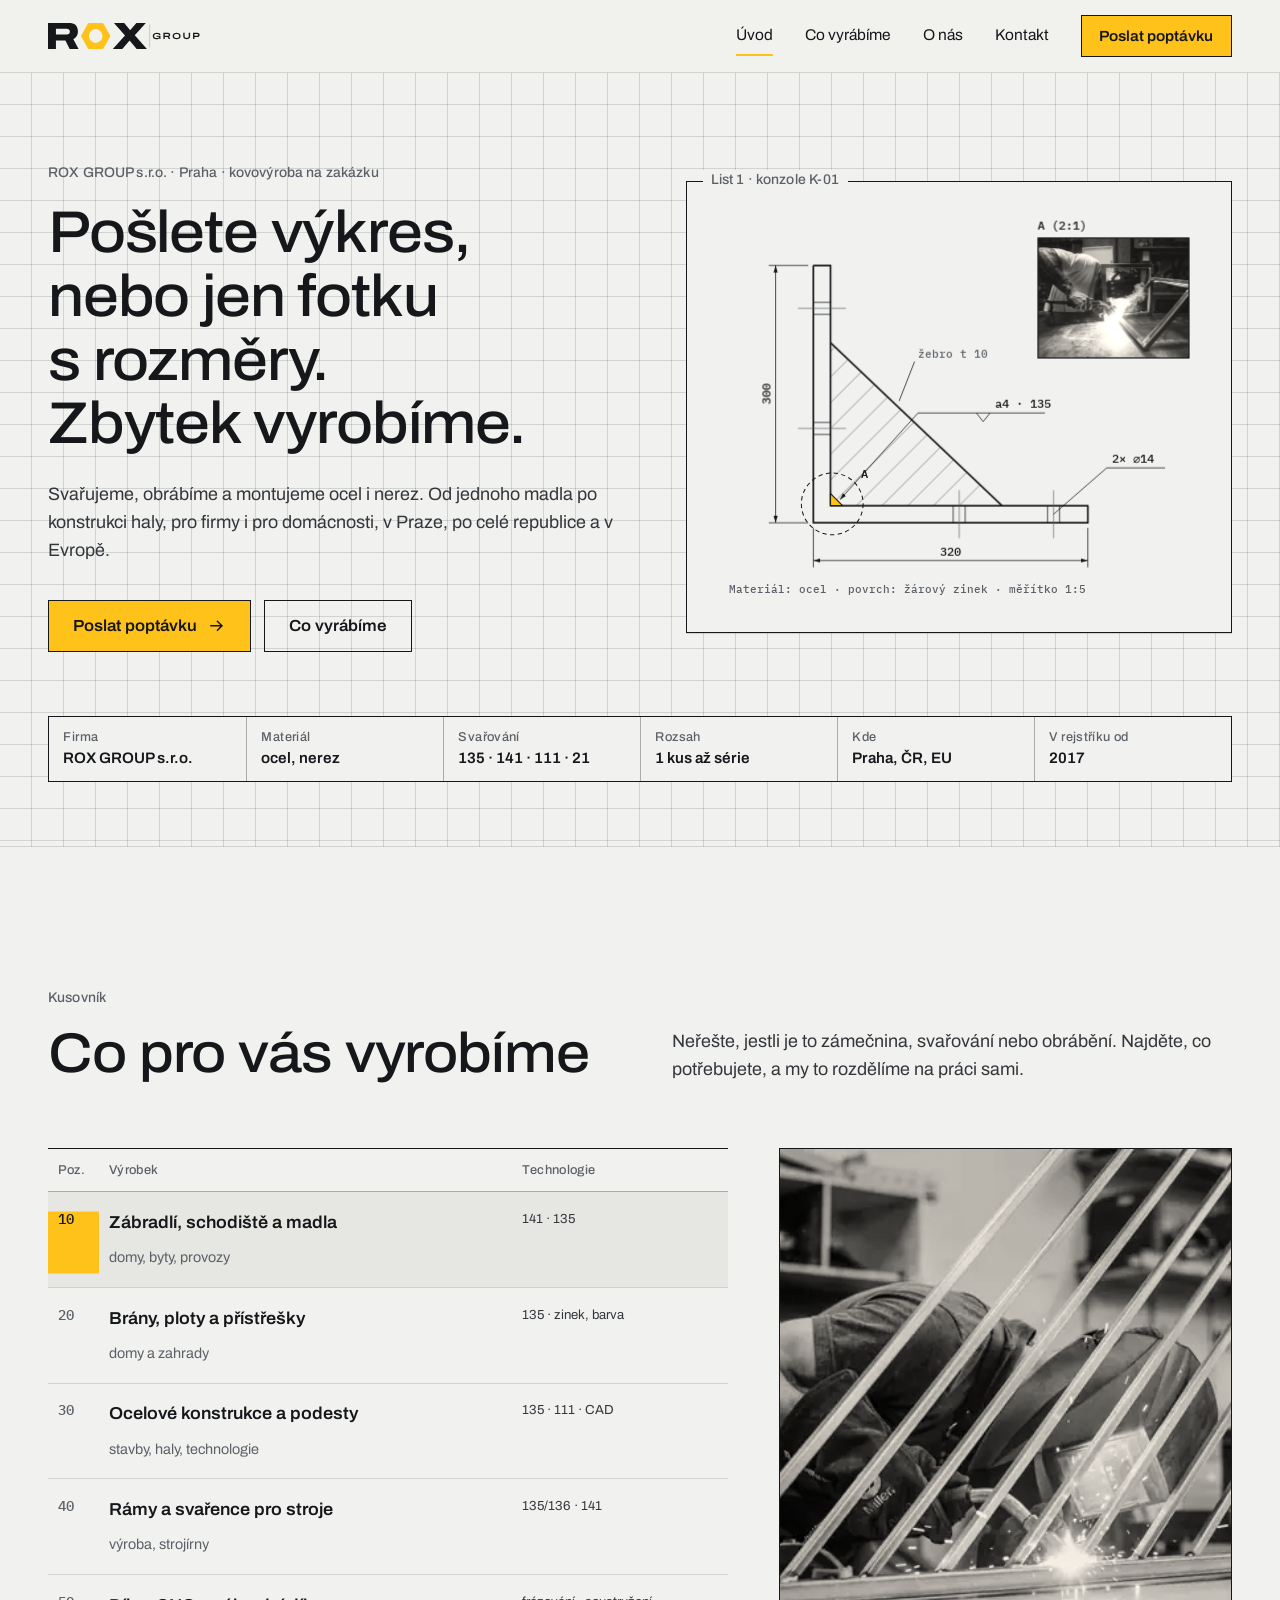
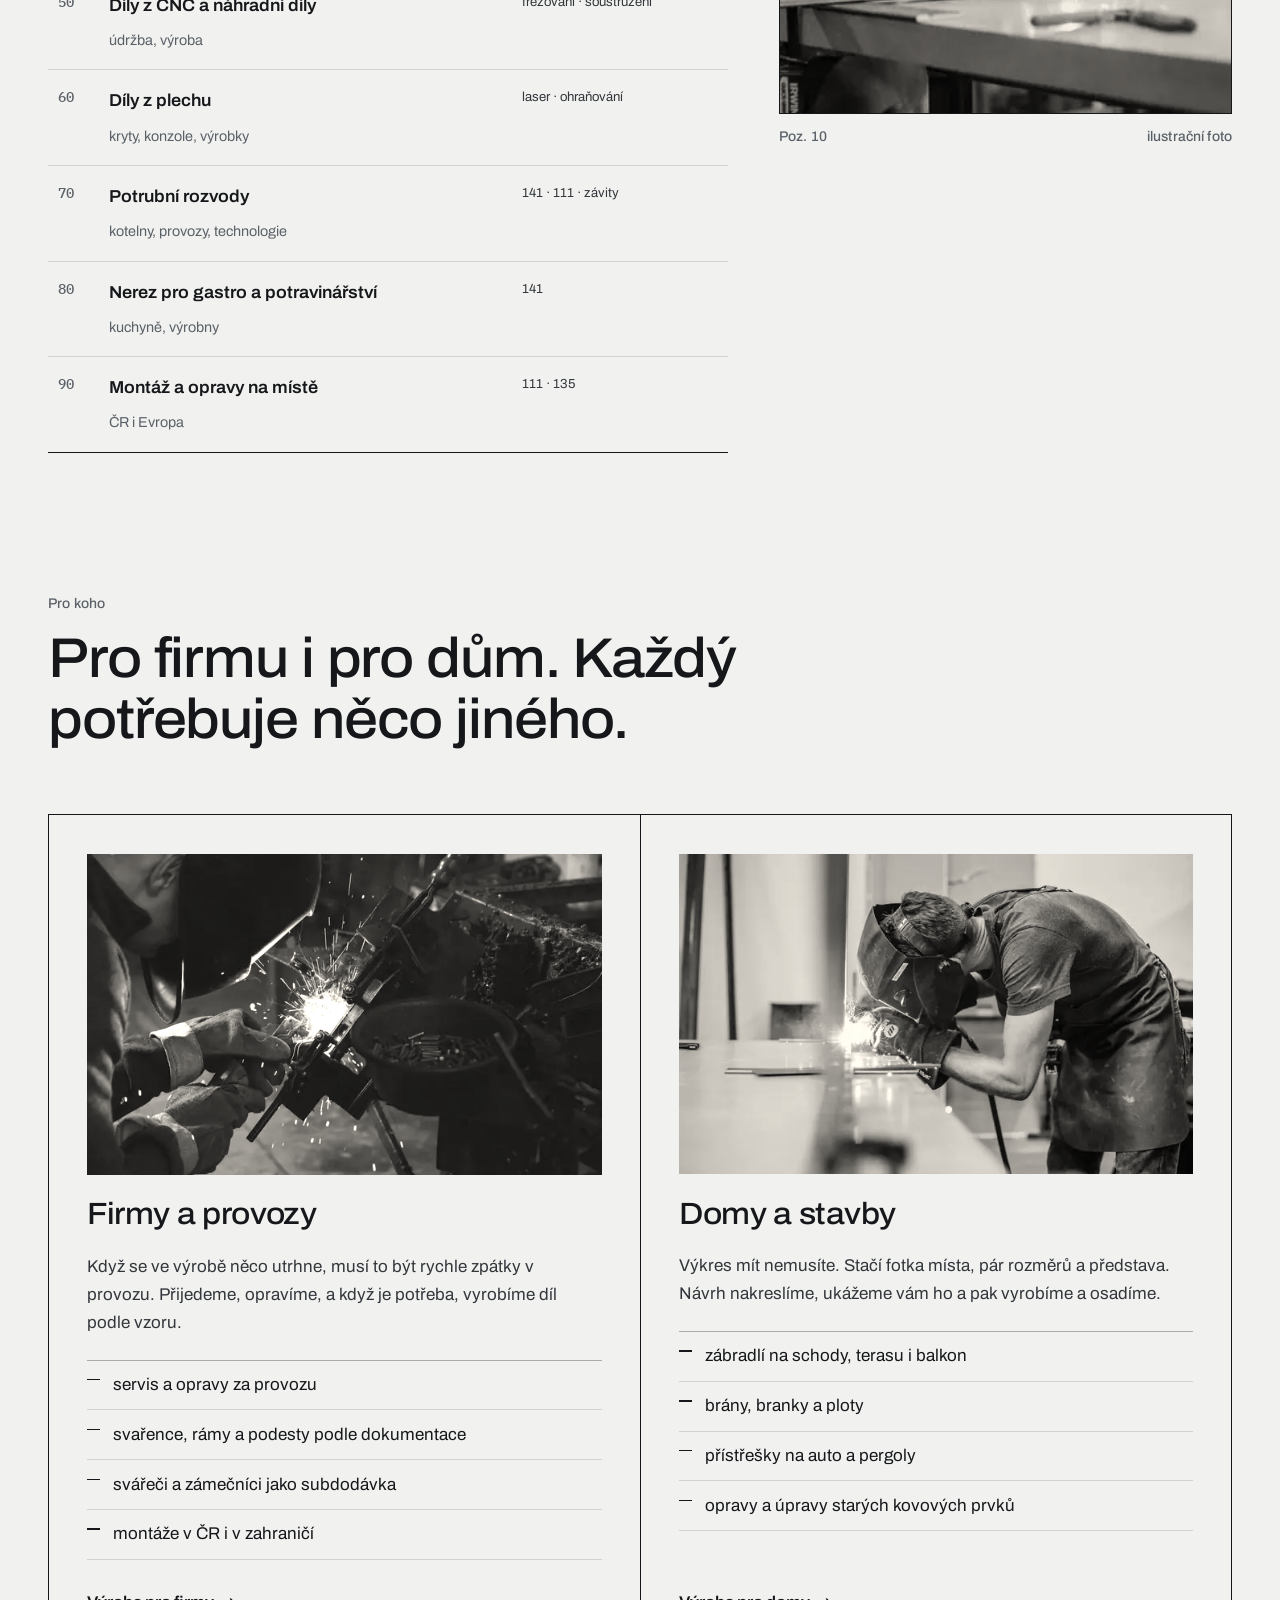
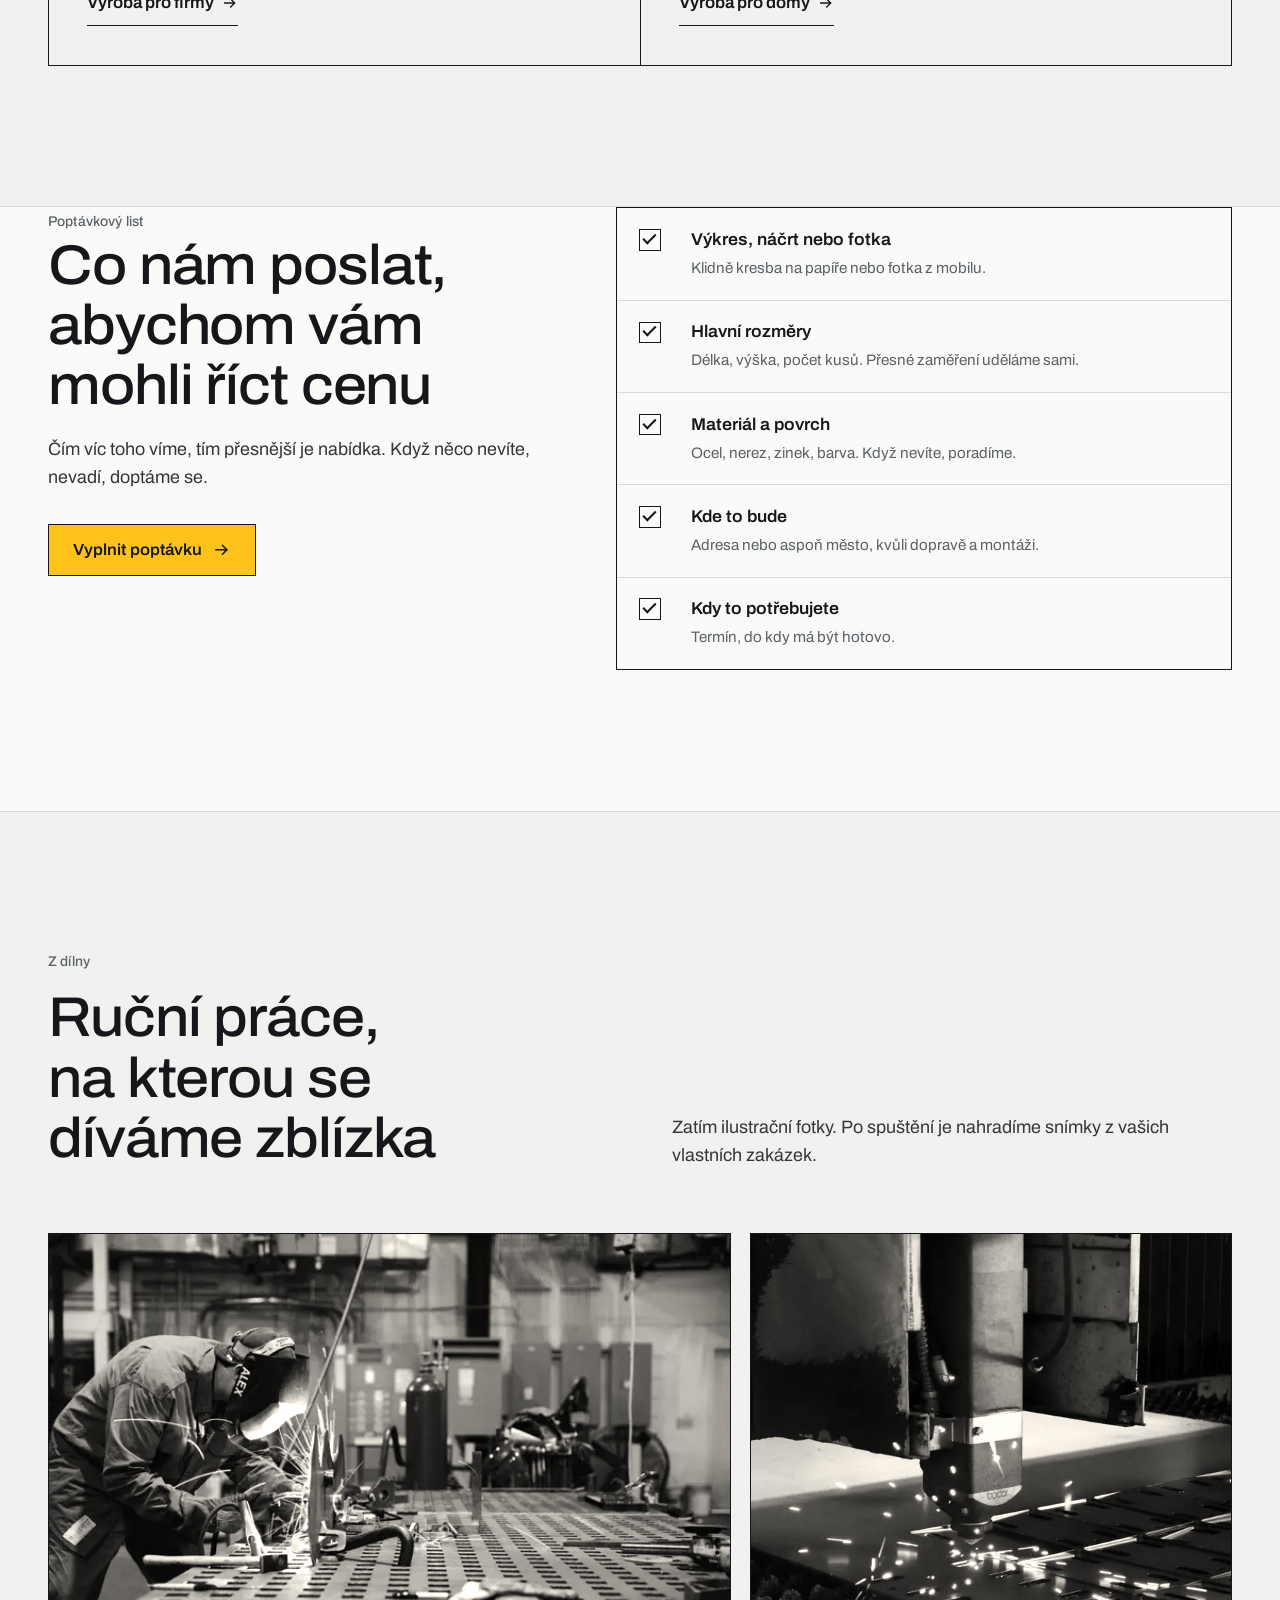
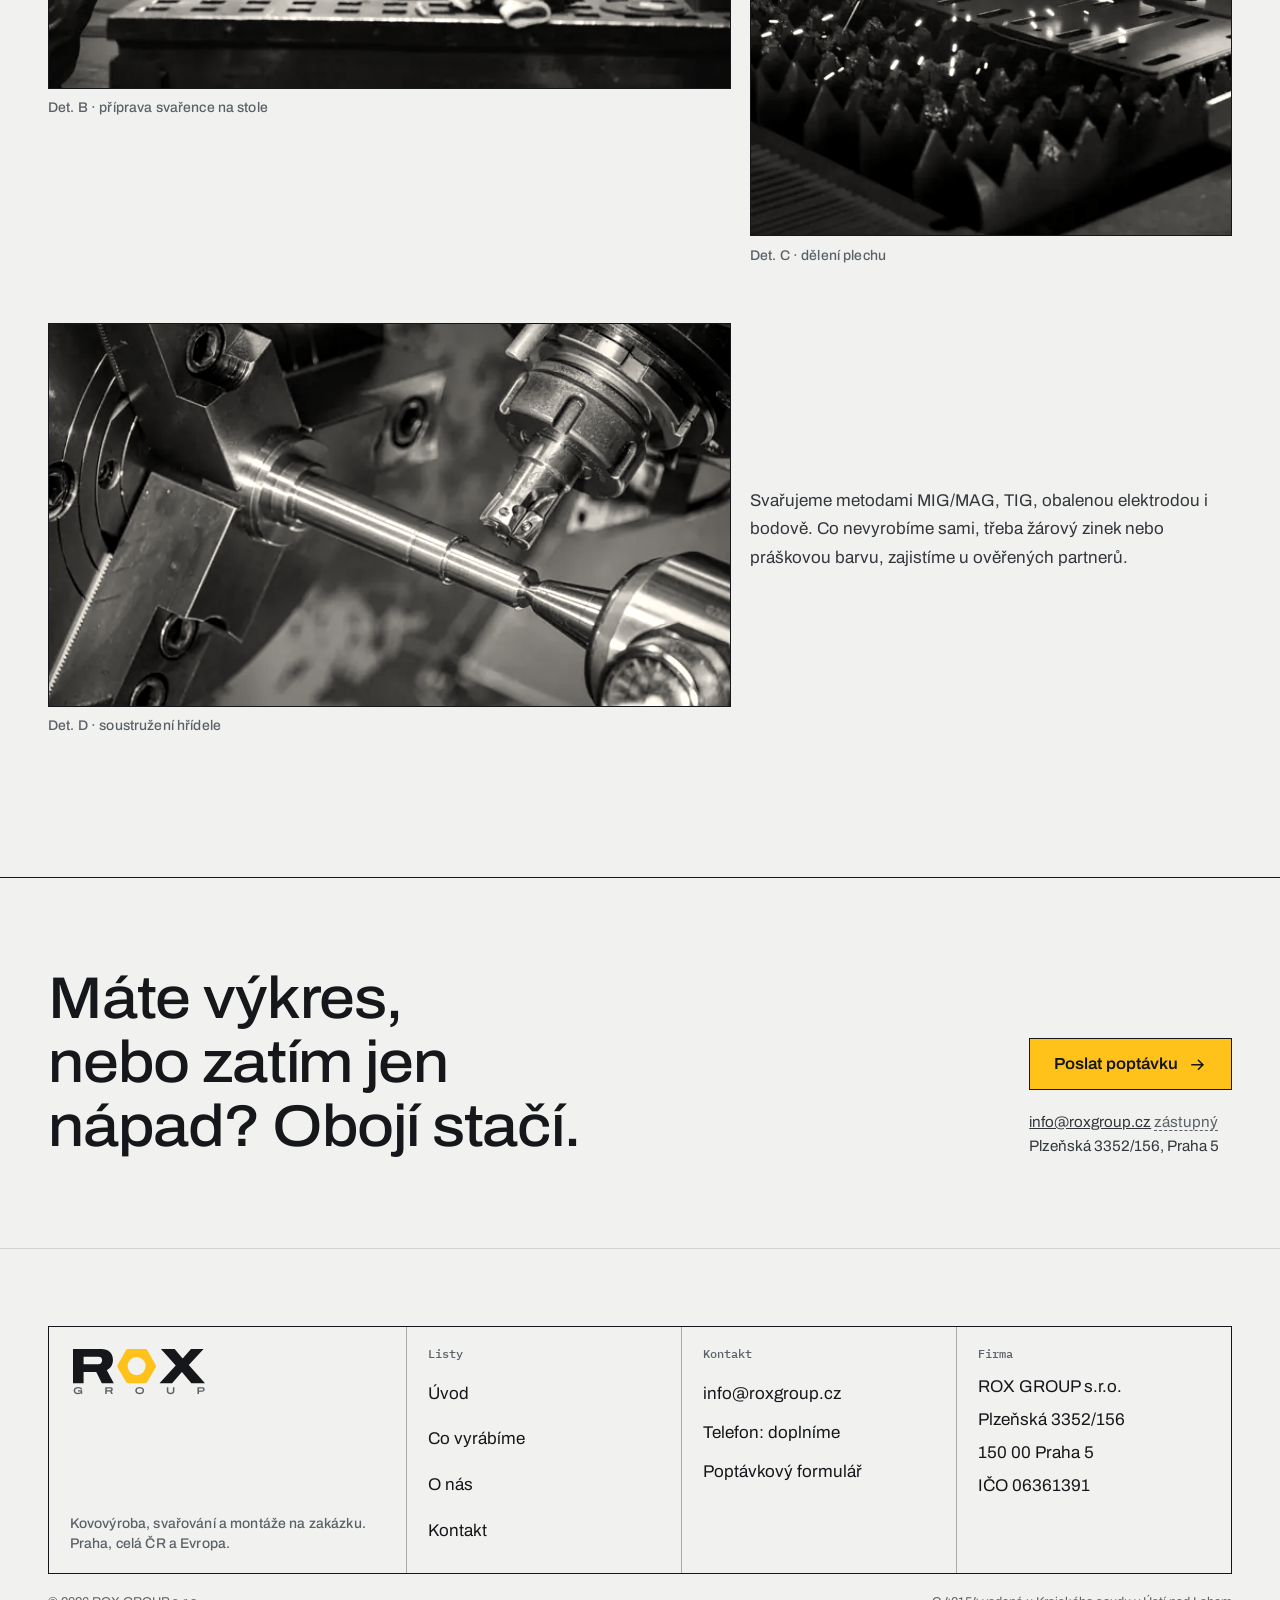
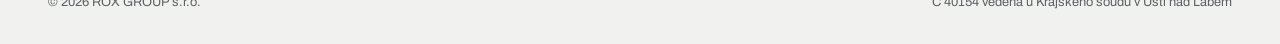
==== commit bf0181ed: "Mobilní menu: plné pozadí, oprava průhlednosti" ====
--- a/index.html
+++ b/index.html
@@ -15,7 +15,7 @@
 <link rel="preconnect" href="https://fonts.googleapis.com">
 <link rel="preconnect" href="https://fonts.gstatic.com" crossorigin>
 <link href="https://fonts.googleapis.com/css2?family=Archivo:wdth,wght@100..125,400..800&family=IBM+Plex+Mono:wght@400;500;600&display=swap" rel="stylesheet">
-<link rel="stylesheet" href="assets/style.css?v=b91e6d57">
+<link rel="stylesheet" href="assets/style.css?v=e9a0d620">
 <script type="application/ld+json">
 {"@context":"https://schema.org","@type":"LocalBusiness","name":"ROX GROUP s.r.o.","description":"Zámečnické a svařovací práce, ocelové konstrukce a CNC obrábění po celé ČR a Evropě.","email":"info@roxgroup.cz","taxID":"06361391","address":{"@type":"PostalAddress","streetAddress":"Plzeňská 3352/156","addressLocality":"Praha 5 – Smíchov","postalCode":"150 00","addressCountry":"CZ"},"foundingDate":"2017-09-01","areaServed":["CZ","EU"]}
 </script>
--- a/assets/style.css
+++ b/assets/style.css
@@ -331,7 +331,8 @@
   .nav-toggle span:last-child { transform: translateY(4px); }
   .nav-toggle[aria-expanded="true"] span:first-child { transform: rotate(45deg); }
   .nav-toggle[aria-expanded="true"] span:last-child { transform: rotate(-45deg); }
-  .nav-menu { position: fixed; inset: var(--nav-h) 0 0; z-index: 101; flex-direction: column; align-items: stretch; gap: 0; padding: 1rem var(--pad) 2rem; background: var(--paper); visibility: hidden; opacity: 0; transition: opacity 0.2s, visibility 0.2s; }
+  .nav { background: var(--paper); backdrop-filter: none; -webkit-backdrop-filter: none; }
+  .nav-menu { position: fixed; inset: var(--nav-h) 0 0; z-index: 101; flex-direction: column; align-items: stretch; gap: 0; padding: 1rem var(--pad) 2rem; background: #f1f2ef; overflow-y: auto; visibility: hidden; opacity: 0; transition: opacity 0.2s, visibility 0.2s; }
   .nav-menu.open { visibility: visible; opacity: 1; }
   .nav-menu a:not(.btn) { font-size: 1.6rem; font-weight: 500; font-stretch: 106%; padding: 0.9rem 0; border-bottom: 1px solid var(--line); }
   .nav-menu a[aria-current="page"] { border-color: var(--line); box-shadow: inset 4px 0 0 var(--yel); padding-left: 0.9rem; }
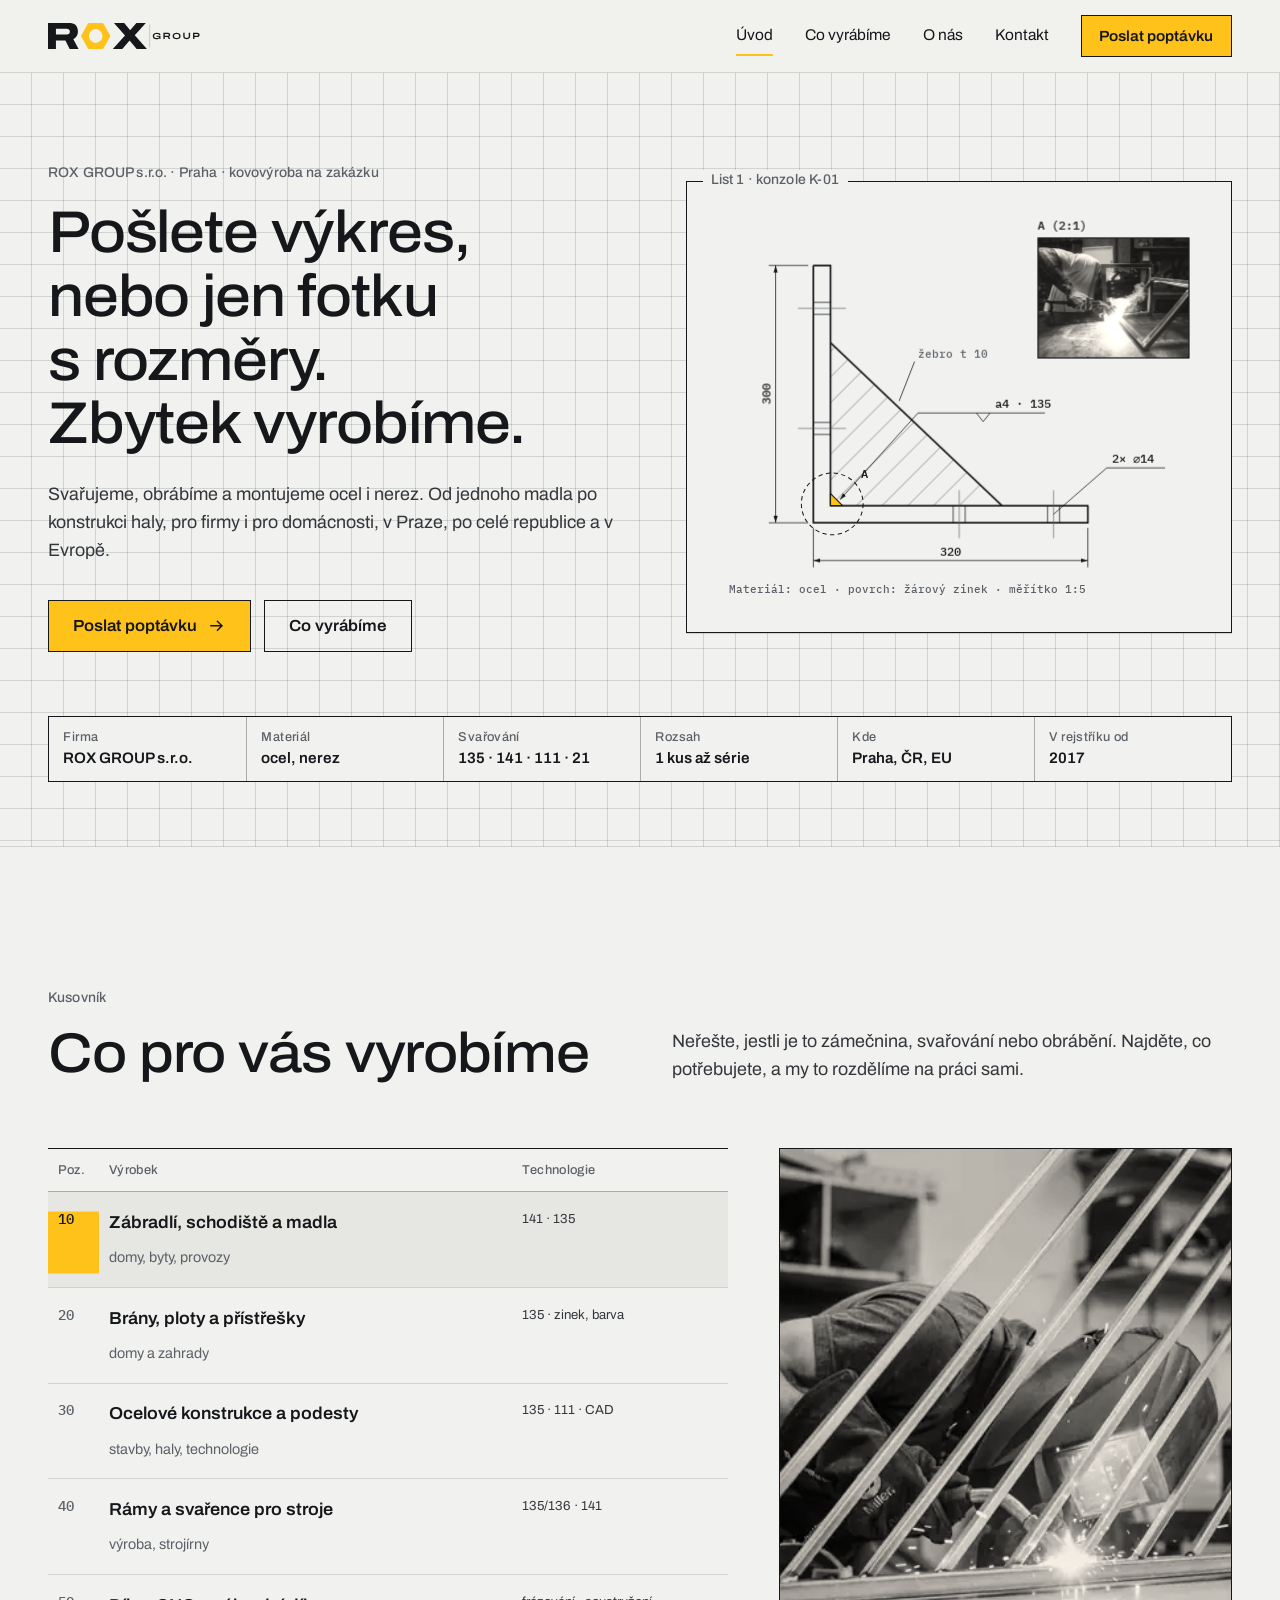
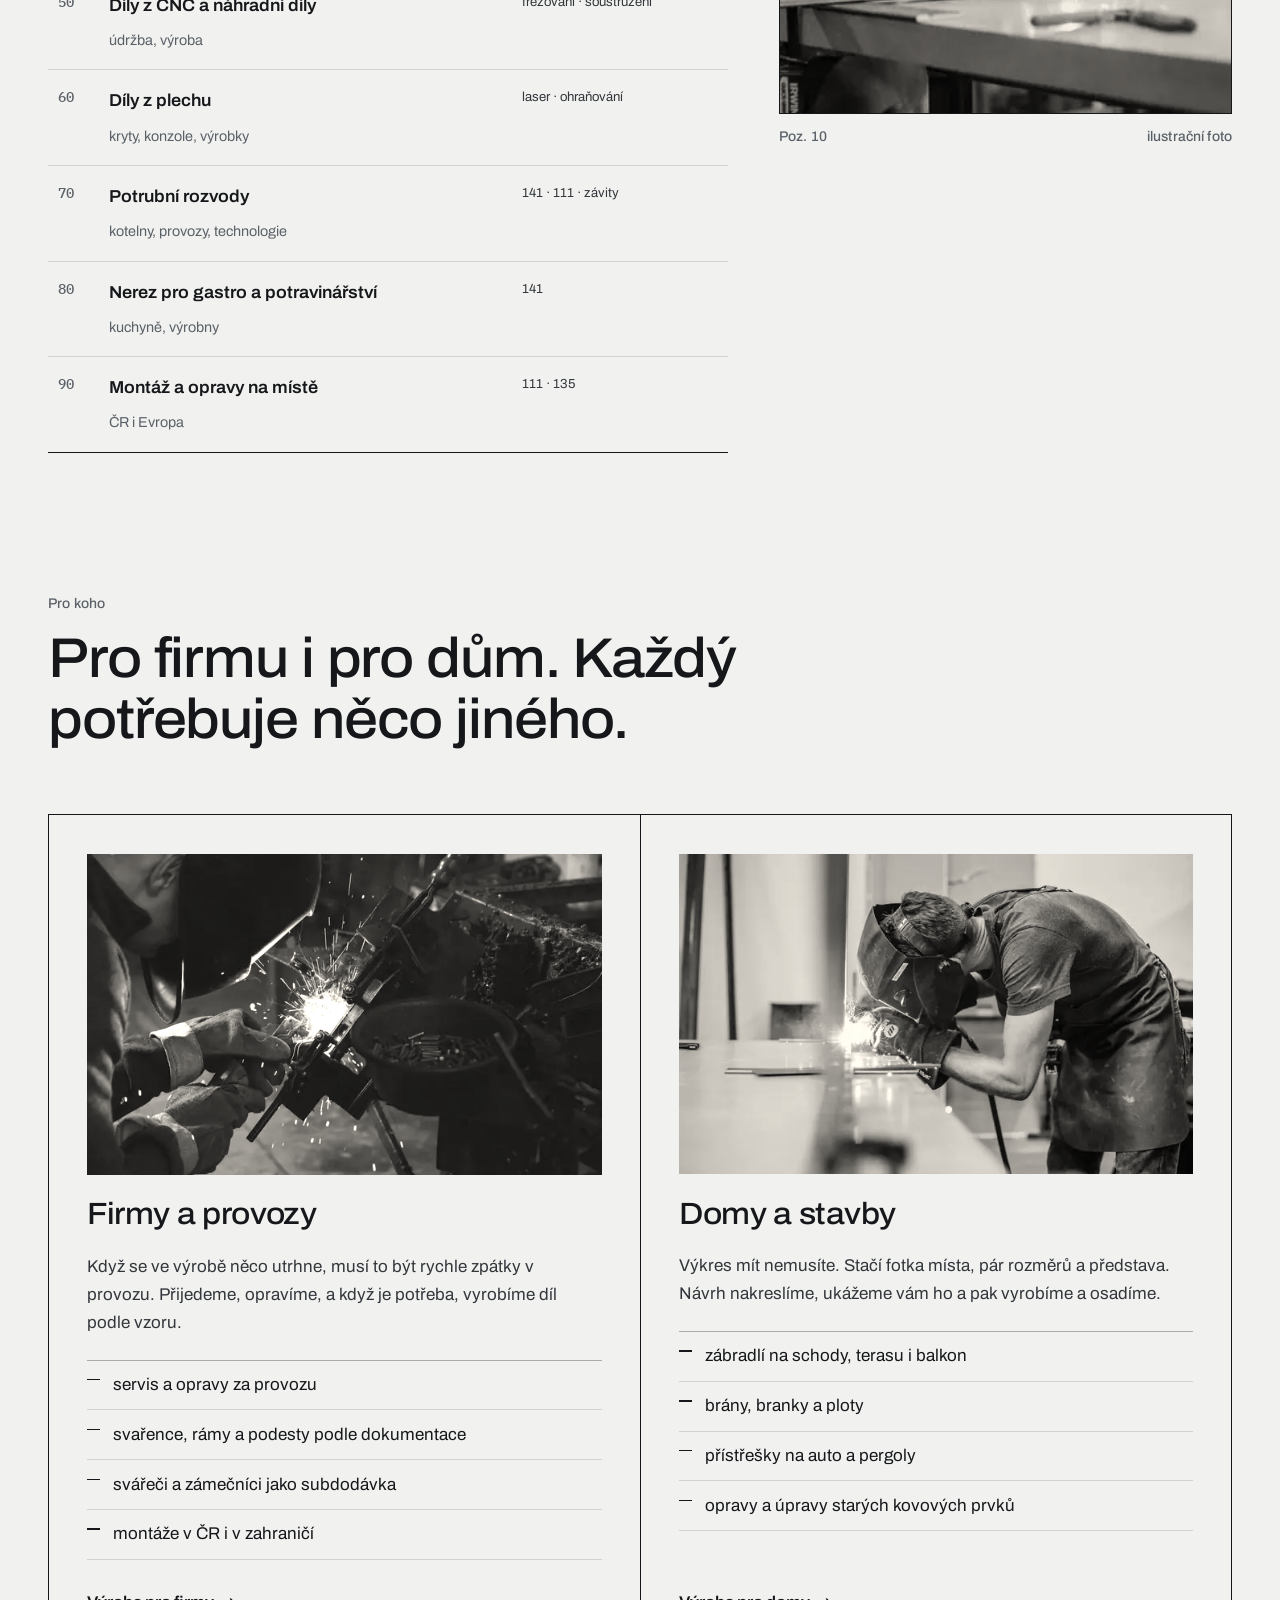
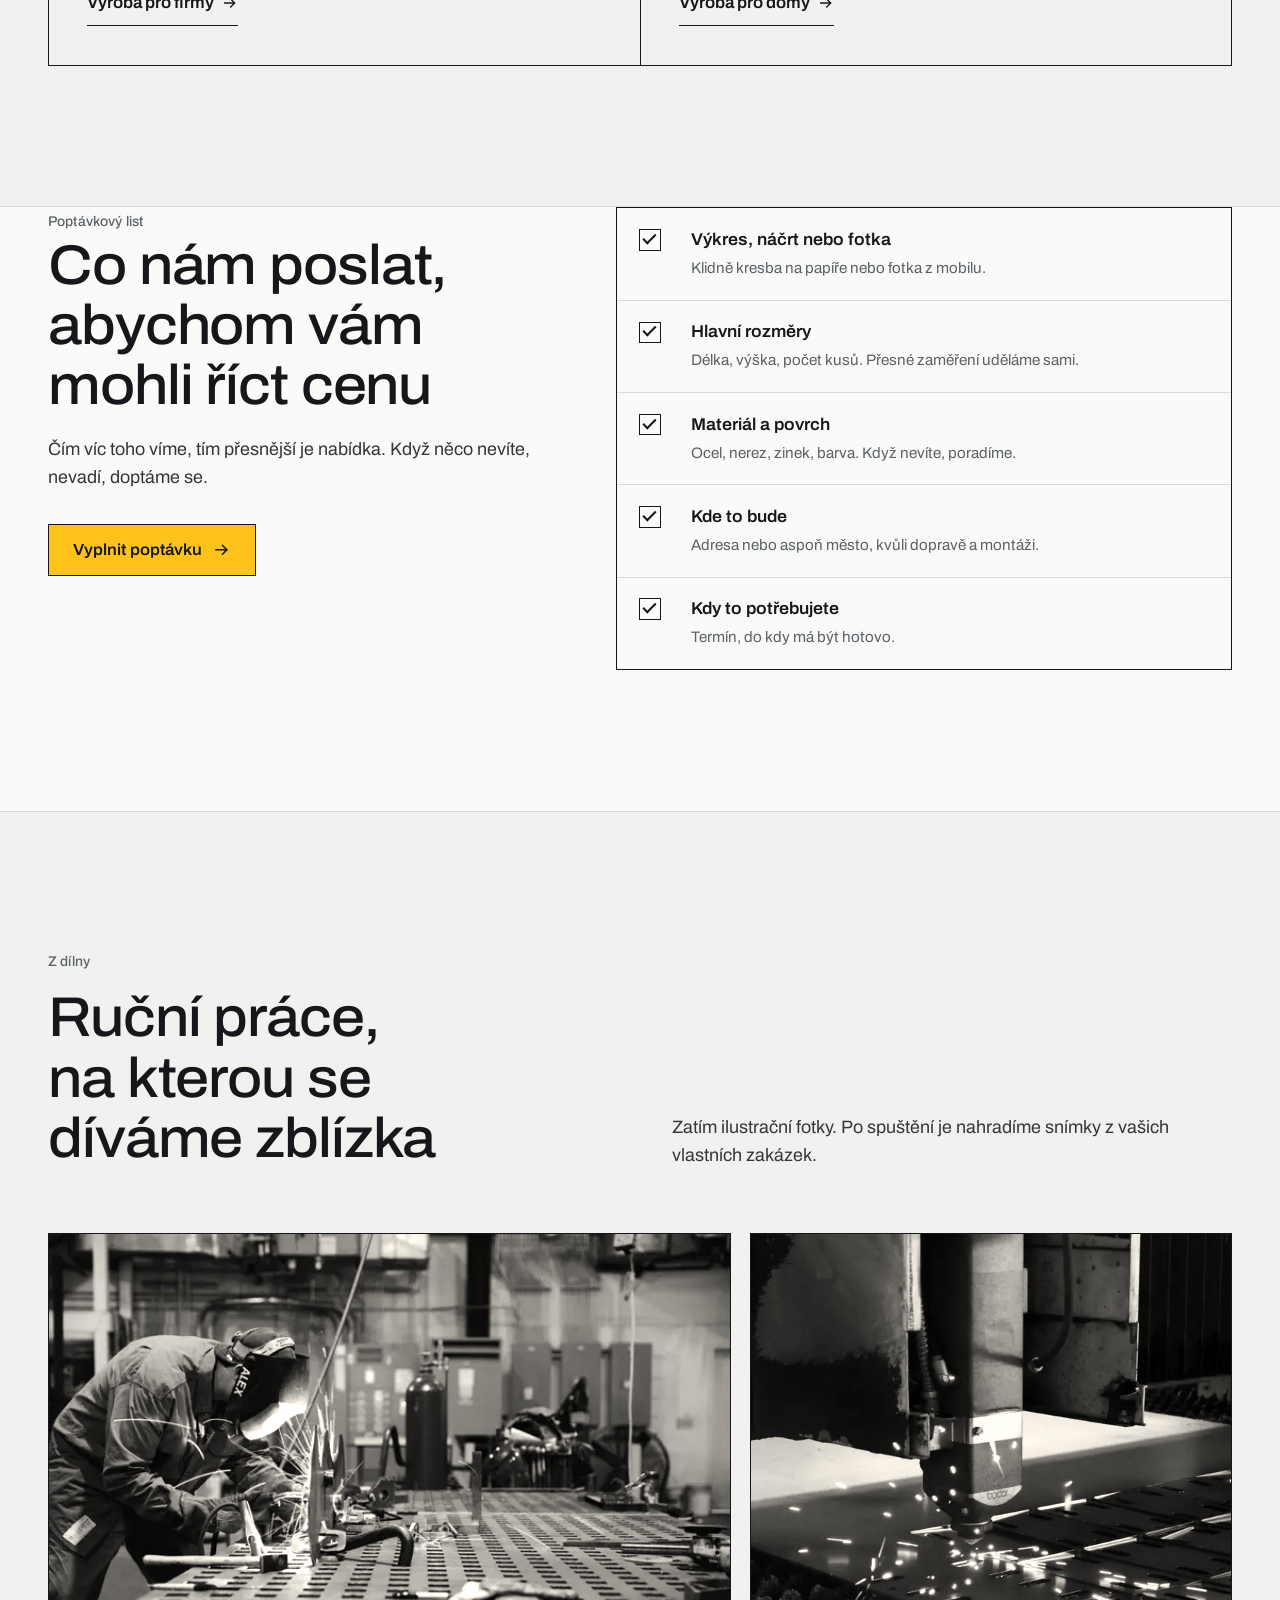
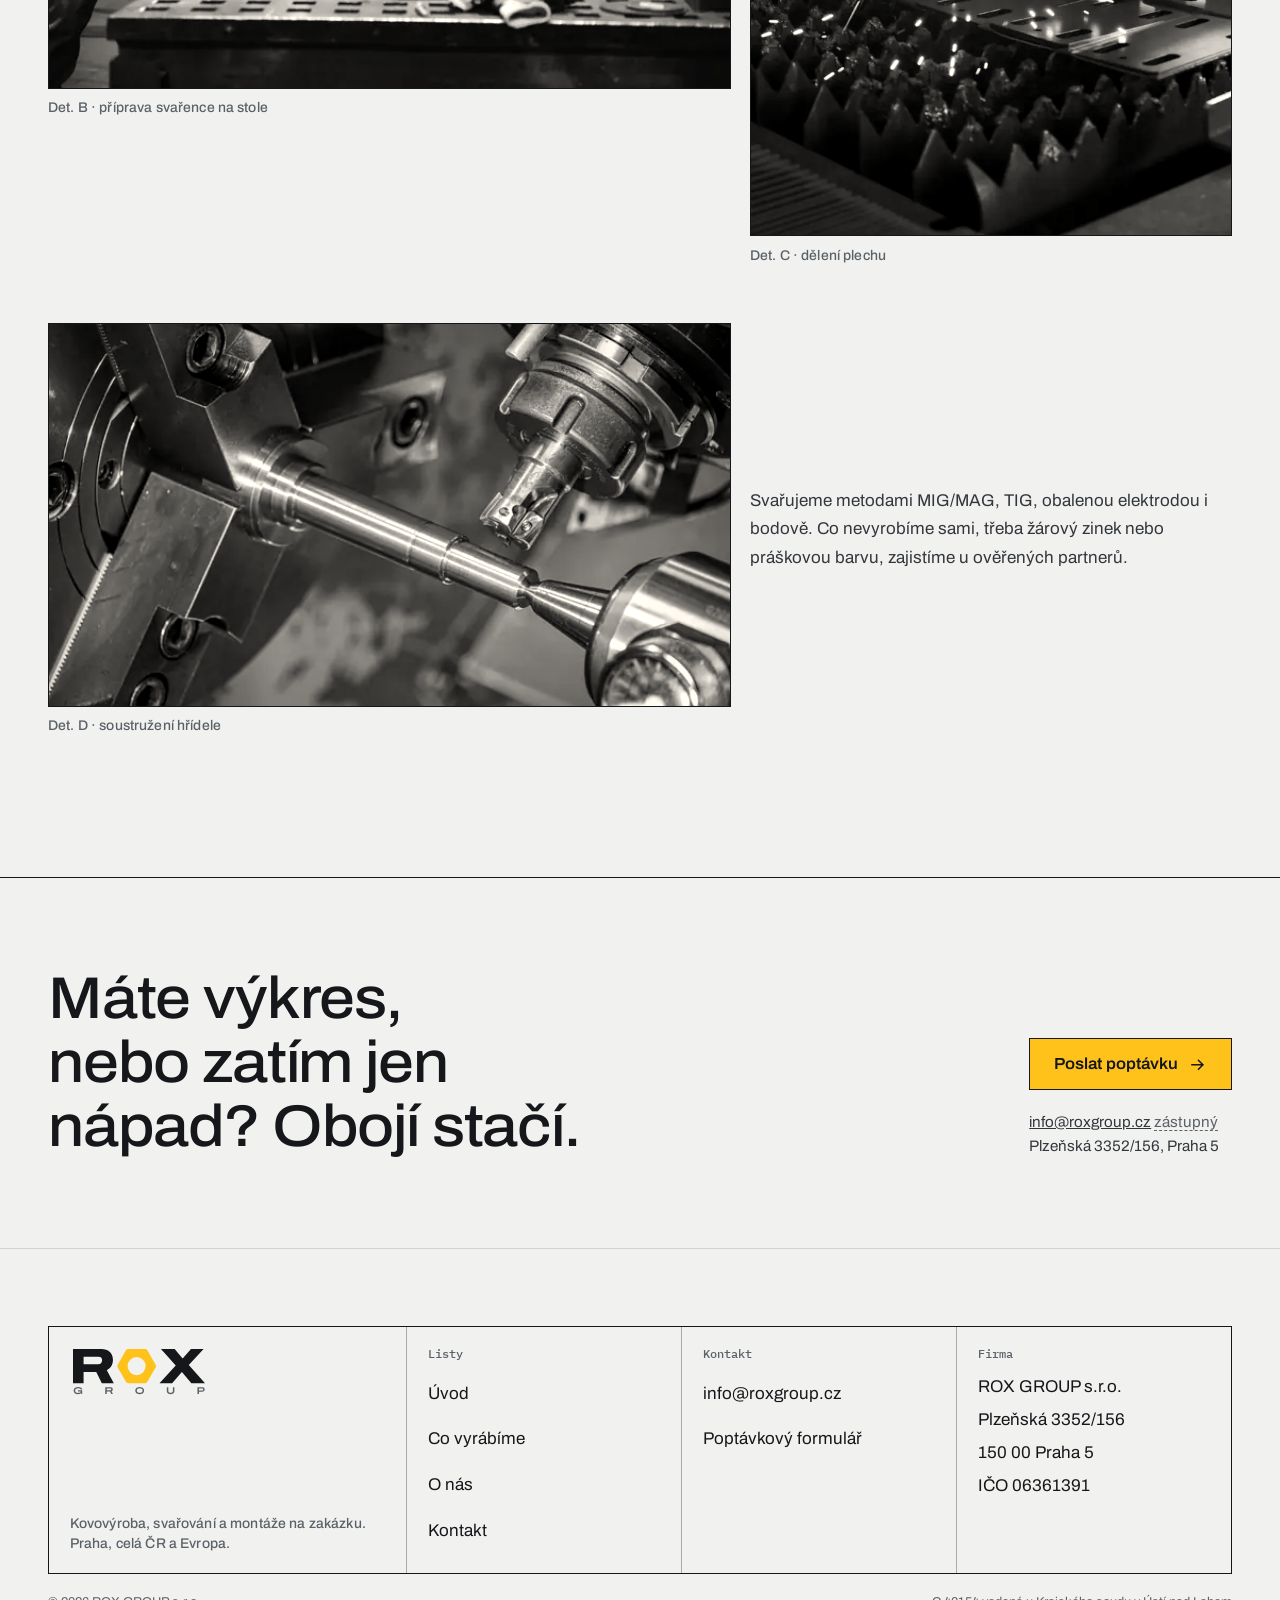
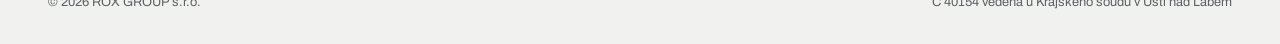
==== commit d39f7fa5: "Odstraněn zástupný telefon z kontaktu a patičky Co-Authored-By: Claude Sonnet 5.5 <noreply@anthropic" ====
--- a/index.html
+++ b/index.html
@@ -253,7 +253,7 @@
       </div>
       <div>
         <span class="k">Kontakt</span>
-        <ul><li><a href="mailto:info@roxgroup.cz">info@roxgroup.cz</a></li><li>Telefon: doplníme</li><li><a href="kontakt/#poptavka">Poptávkový formulář</a></li></ul>
+        <ul><li><a href="mailto:info@roxgroup.cz">info@roxgroup.cz</a></li><li><a href="kontakt/#poptavka">Poptávkový formulář</a></li></ul>
       </div>
       <div>
         <span class="k">Firma</span>
